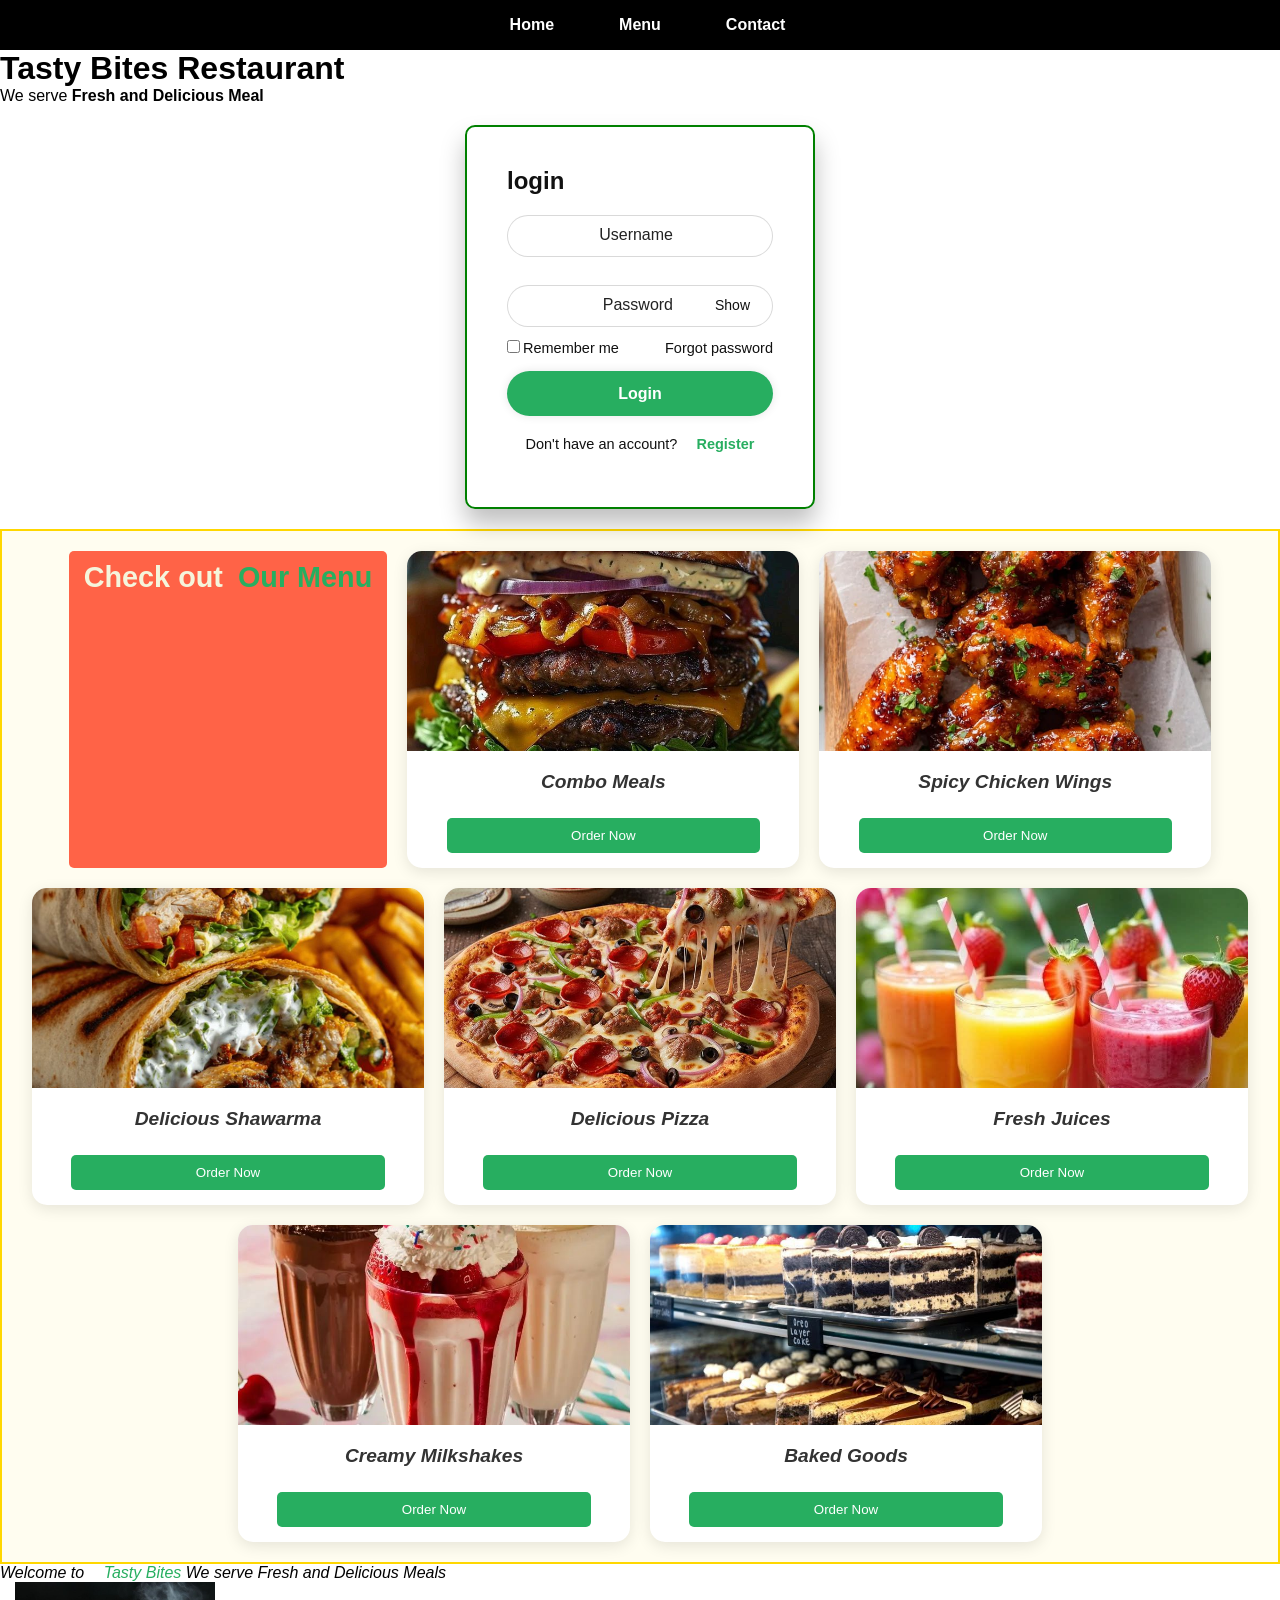
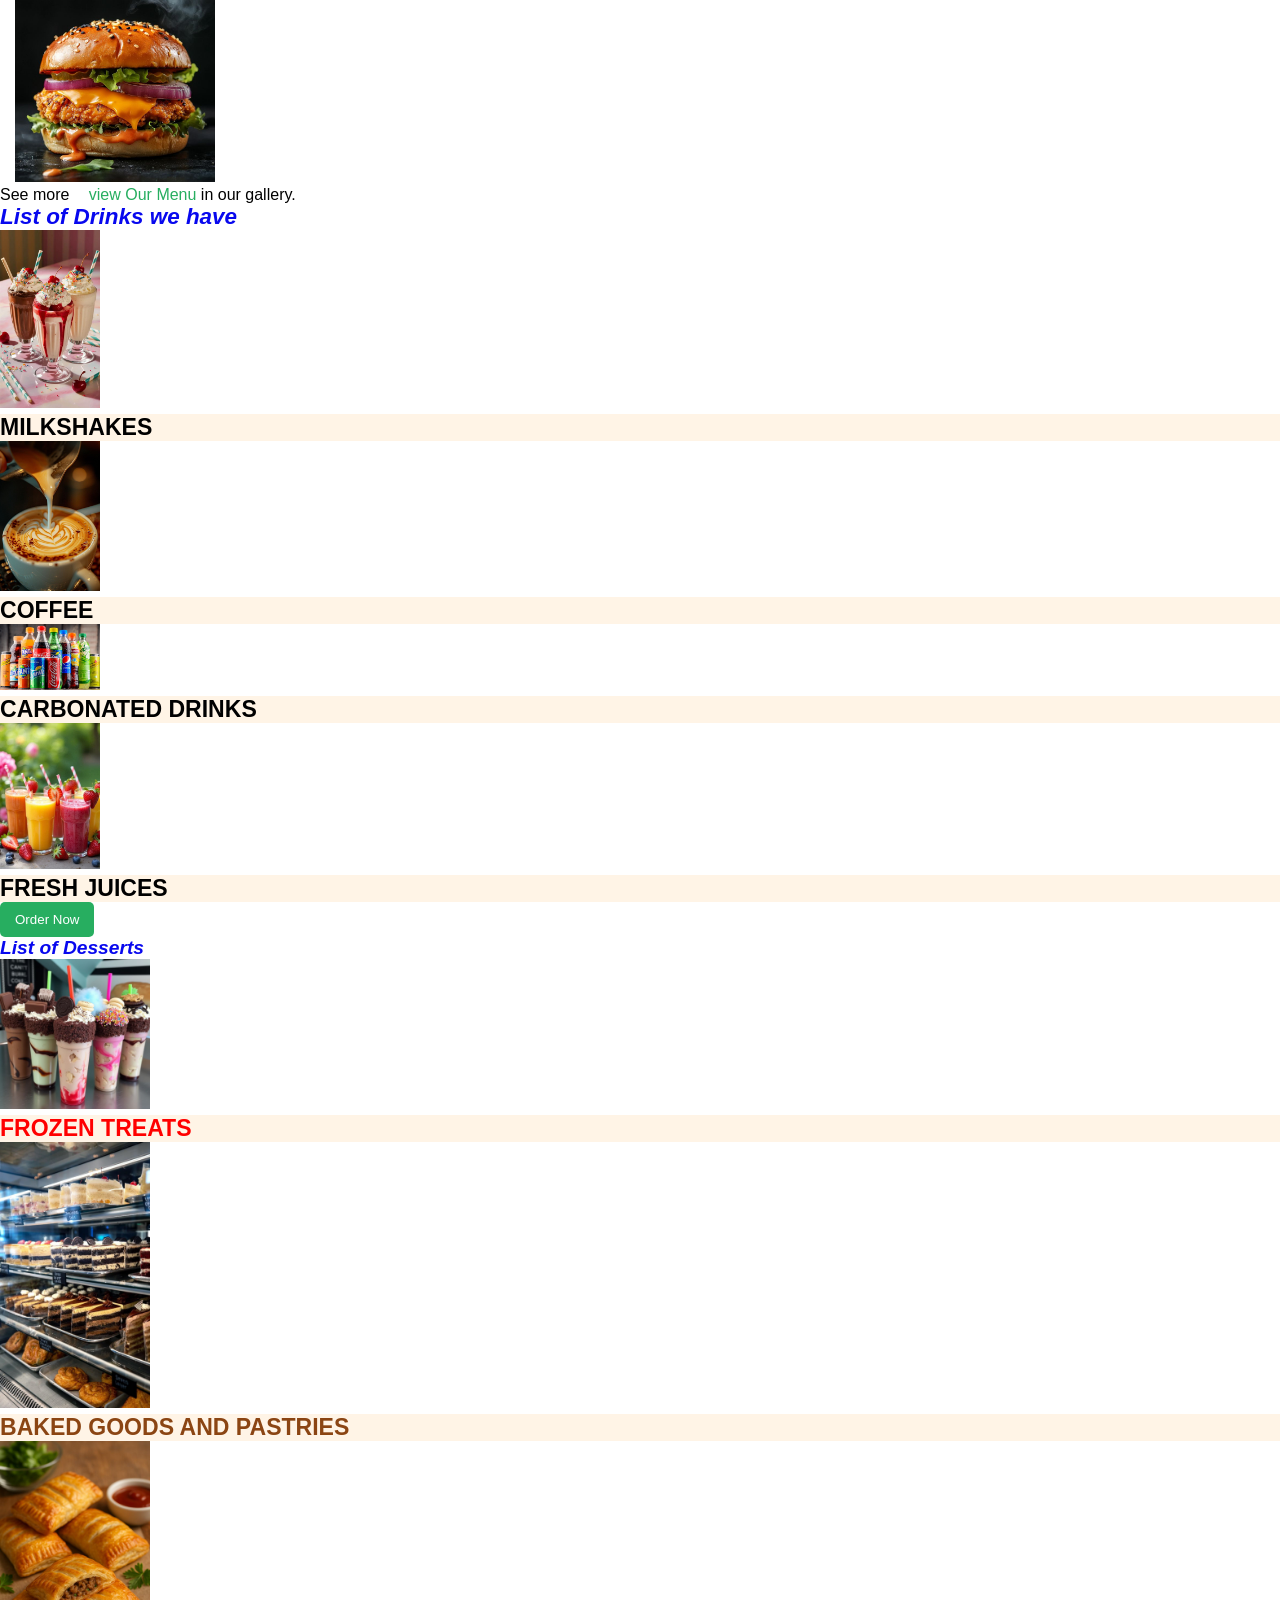
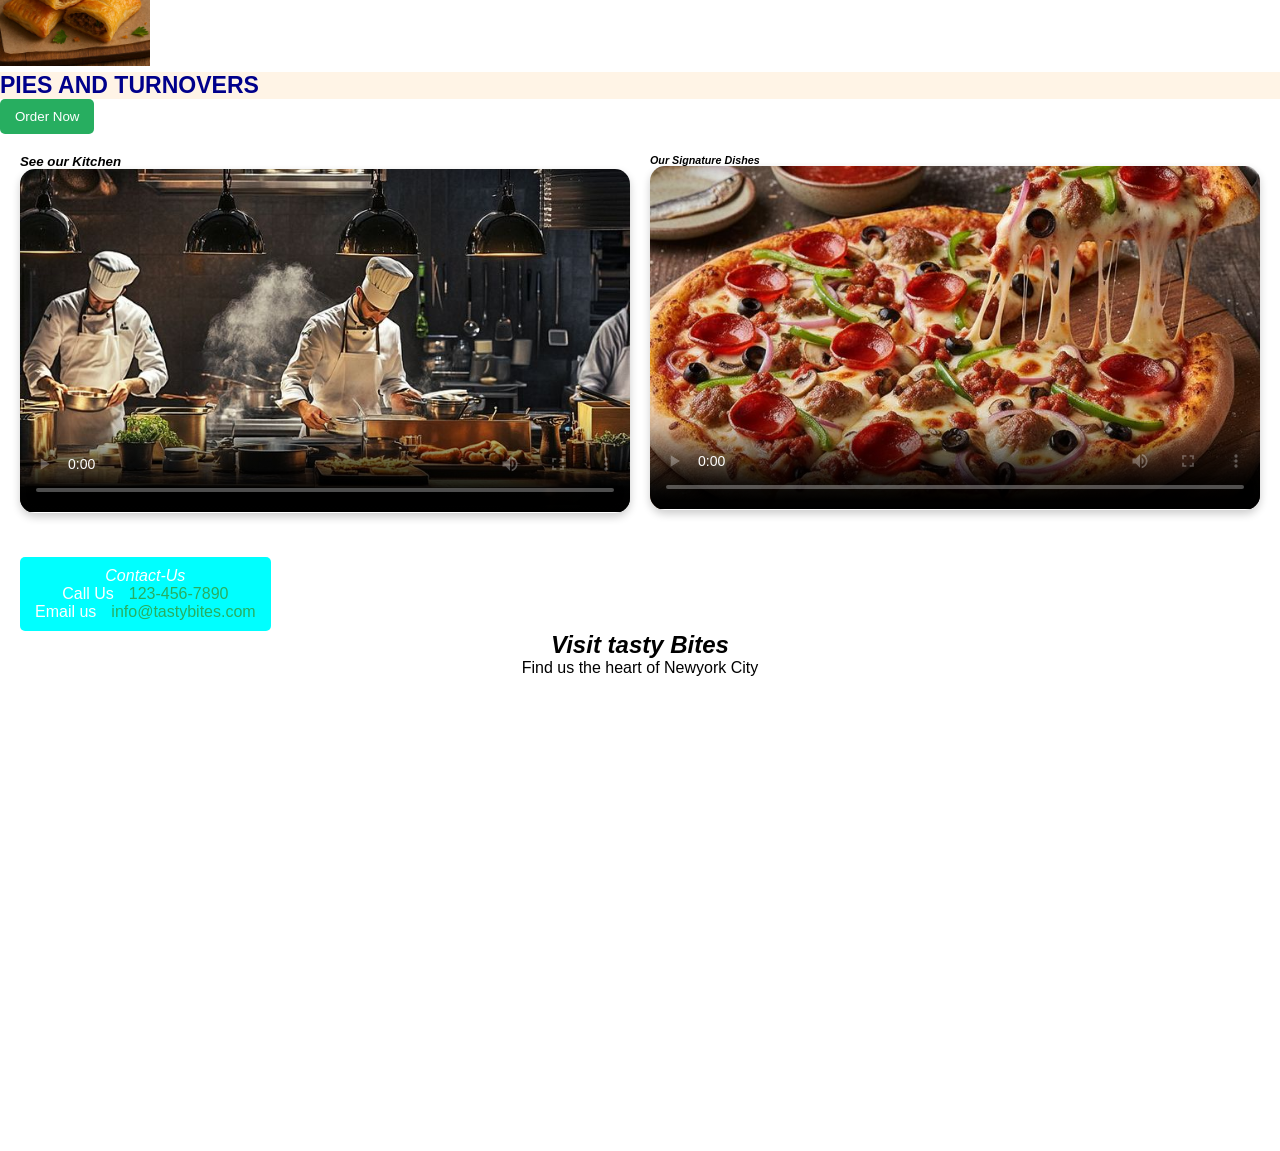
==== index.html @ bb3719e2 "changes on the footer contact section" ====
<!DOCTYPE html>
<html lang="en">
<head>


    <meta charset="UTF-8"/>
    <meta name="viewport" content="width=device-width, initial-scale=1.0">
    <meta name="descripion"content="Best Restaurant in Town">
    <meta property="og:title"content="Tasty Bites Restaurant">
    <meta property="og:description"content="The Home of fresh delicious burgers,wings and shawarmas in town">
    <meta property="og:image"content="images/burger.jpg">
    <title>Tasty Bites Restaurant</title>
    <link rel="stylesheet" href="styles.css">
    <link rel="icon" type="image/jpeg" href="images/burger.jpg">
   
</head>

<body>
    
        <header class="header">
         <nav class="nav">
            <ul>
               <li><a href="#main-title">Home</a></li>
               <li><a href="#menu">Menu</a></li>
               <li><a href="#Contact-Us">Contact</a></li>
            </ul>
         </nav>
         
         <h1 id="main-title"> Tasty Bites Restaurant</h1>
         <p>We serve <strong>Fresh and Delicious Meal</strong></p> 
      </header>

      <section id="login">
         <div class="wrapper">
            <form action="">
               <h2>login</h2>
               <div class="input">
                  <div class="input-box">
                     <input type="text" name="username" required="required">
                     <span>Username</span>
                  </div>

                  <div class="input-box">
                     <input type="password" id="password" name="password" required="required">
                     <span>Password</span>
                     <button type="button" class="toggle-password">Show</button>
                  </div>

                  <div class="remember-forgot">
                     <label><input type="checkbox">Remember me</label>
                     <a href="#">Forgot password</a>
                  </div>
                  
                  <button type="submit" class="btn">Login</button>
                  <div class="register-link">
                     <p>Don't have an account? <a href="#">Register</a></p>
                  </div>
               </div>
            </form>
         </div>
      </section>
      
         <section>
            <div class="menu-item"id="menu">
         
         <h1 class="Menu">Check out<a href="images/Fast food menu.png">Our Menu</a></h1>

           <figure>
            <img src="images/american burger.jpg" alt="Delicious American Burger" width="200" height="200">
            <figcaption><em>Combo Meals</em></figcaption>
            <button class="btn">Order Now</button>
           </figure>

           <figure>
            <img src="images/hot wings.jpg" alt="Spicy Chicken Wings" width="300" height="200">
            <figcaption><em>Spicy Chicken Wings</em></figcaption>
            <button class="btn">Order Now</button>
           </figure>
           <figure>
            <img src="images/shawarma.jpg" alt="Tasty Shawarma" width="300" height="200">
            <figcaption><em>Delicious Shawarma</em></figcaption>
            <button class="btn">Order Now</button>
           </figure>
           <figure>
            <img src="images/pizza.jpg" alt="Crispy pizza with melted cheese, pepperoni slices, and fresh green peppers on a wooden serving board, conveying a warm and appetizing dining experience" width="300" height="200">
            <figcaption><em>Delicious Pizza</em></figcaption>
            <button class="btn">Order Now</button>
           </figure>

           <figure>
            <img src="images/Fresh  juices.jpg" alt="Fresh Fruit Juices" width="200" height="200">
            <figcaption><em>Fresh Juices</em></figcaption>
            <button class="btn">Order Now</button>
           </figure>

           <figure>
            <img src="images/Milkshakes.jpg" alt="Creamy Milkshakes" width="200" height="200">
            <figcaption><em>Creamy Milkshakes</em></figcaption>
            <button class="btn">Order Now</button>
           </figure>

           <figure>
            <img src="images/Baked Goods And Pastries.jpg" alt="Fresh Baked Goods" width="200" height="200">
            <figcaption><em>Baked Goods</em></figcaption>
            <button class="btn">Order Now</button>
           </figure>
            </div>
         <p><em> Welcome to <a href="images/Fast food menu.png">Tasty Bites</a> We serve Fresh and Delicious Meals</em></p>
            
         <a href="menu.html"><img src="images/burger.jpg" alt="Delicious Burger" width="200" height="200"></a>
            <br>
         <p> See more <a href="images/Fast food menu.png" target="_blank"rel="noopener noreferrer">view Our Menu</a> in our gallery.</p>
         </section>


       
         
         
            <div class="menu-item"id="special-of-the-day">
               <h3><em>List of Drinks we have</em></h3>

            <ul> 
               <li class="menu-item">
                <img src="images/Milkshakes.jpg" alt="Creamy Milkshake" width="100">
               <p>MILKSHAKES</p>
               </li>

               <li class="menu-item">
                  <img src="images/Coffee.jpg" alt="Hot" width="100">
               <p>COFFEE</p>
               </li>

               <li class="menu-item">
                  <img src="images/Carbonated Drinks.jpg" alt="Cold" width="100">
               <p>CARBONATED DRINKS</p>
               </li>

               <li class="menu-item">
                  <img src="images/Fresh  juices.jpg" alt="Delectable" width="100">
               <p>FRESH JUICES</p>
            </li>

            </ul>
            <button class="btn">Order Now</button>
            </div>
         </section>

         <section>
            <div class="menu-item"id="special-of-the-day">
            <h4><em>List of Desserts</em></h4>
            <ul>
               <li class="menu-item">
                  <img src="images/Frozen Treats.jpg" alt="Sweet" width="150">
               <p>FROZEN TREATS</p>
               </li>

               <li class="menu-item">
                  <img src="images/Baked Goods And Pastries.jpg" alt="Crunchy" width="150">
               <p>BAKED GOODS AND PASTRIES</p>
               </li>

               <li class="menu-item">
                  <img src="images/Pies And Turnovers.jpg" alt="Tasty" width="150">
               <p>PIES AND TURNOVERS</p>
               </li>

            </ul>
            <button class="btn">Order Now</button>
            </div>
         </section>

         <section id="kitchen-tour">
            <div class="video-container">
               <div class="video-box">
                  <h5><em>See our Kitchen</em></h5>
                  <video width="100%" controls poster="images/kitchen-preview.jpg">
                     <source src="videos/kitchen-tour.mp4" type="video/mp4">
                     Your browser does not support the video tag.
                  </video> 
               </div>

               <div class="video-box">
                  <h6><em>Our Signature Dishes</em></h6>
                  <video width="100%" controls poster="images/pizza.jpg">
                     <source src="videos/making-pizza.mp4" type="video/mp4">
                     Your browser does not support the video tag.
                  </video>
               </div>
            </div>
         </section>

         <footer style="text-align: center;padding: 20px;">

            <section id="Contact-Us">
               <h7><em>Contact-Us</em></h7>
               <p>Call Us<a href="tel:123-456-7890">123-456-7890</a></p>
               <p>Email us<a href="mailto:info@tastybites.com">info@tastybites.com</a></p>
            
            </section>

        <center><section id="location">
            <h2><em>Visit tasty Bites</em></h2>
            <p>Find us the heart of Newyork City</p>
            <iframe src="https://www.google.com/maps/embed?pb=!1m18!1m12!1m3!1d1984.1234567890123!2d-122.41941548456789!3d37.77492927901234!2m3!1f0!2f0!3f0!3m2!1i1024!2i768!4f13.1!3m3!1m2!1s0x8085809c12345678%3A0xabcdef1234567890!2sTasty%20Bites%20Restaurant!5e0!3m2!1sen!2sus!4v1234567890123" width="600" height="450" style="border:0;" allowfullscreen="" loading="lazy"></iframe>
         </section>
         </center>


         </footer>
      
   <script src="script.js"></script>
    </body>
</html>
---- styles.css ----
.nav {
    background-color: black;
    padding: 1rem;
}

.nav ul {
    list-style: none;
    display: flex;
    justify-content: center;
    gap: 30px;
    margin: 0;
    padding: 0;
}

.nav ul li{
    display: inline;
}

.nav a {
    color: white;
    text-decoration: none;
    font-weight: bold;
    padding: 5px 10px;
    border-radius: 5px;
    transition: 0.3s;
}

.nav a:hover {
    background-color: rgba(255, 255, 255, 0.2);
}

.menu-item{
 color:rgb(8, 8, 238);
 font-weight:bold;
 font-size:1.2em;
 list-style-type:none;
}
.menu-card{
    border:1px solid #ddd;
    padding:20px;
    margin:10px;
    border-radius:  8px;
    width: 250px;
    background-color:white;
}
.Menu{
    background-color: #ff6347;
    color: beige;
    padding: 10px 15px;
    border-radius: 5px;
    width: fit-content;
}

.btn{
    background-color:#27ae60;
    color:white;
    padding:10px 15px;
    border:none;
    border-radius:5px;
    cursor: pointer;
    transition:0.3s;
}
.btn:hover{
    background-color:#2ecc71; /*A slightly lighter green*/
    transform:scale(1.05); /*Make the button grow slightly*/
}

#menu {
    border:2px solid gold;/*A gold border only for the special*/
    background-color:#fffdf0;/*A slight yellow tilt*/
    display: flex;
    flex-wrap: wrap;
    gap: 20px;
    justify-content: center;
    padding: 20px;
}

#menu figure {
    background: white;
    border-radius: 15px;
    box-shadow: 0 4px 15px rgba(0,0,0,0.1);
    overflow: hidden;
    transition: transform 0.3s ease, box-shadow 0.3s ease;
    width: calc(33.333% - 20px);
    min-width: 250px;
    margin: 0;
}

#menu figure:hover {
    transform: translateY(-5px);
    box-shadow: 0 8px 25px rgba(0,0,0,0.2);
}

#menu figure img {
    width: 100%;
    height: 200px;
    object-fit: cover;
    transition: transform 0.3s ease;
}

#menu figure:hover img {
    transform: scale(1.05);
}

#menu figcaption {
    padding: 15px;
    text-align: center;
    font-weight: bold;
    color: #333;
}

#menu .btn {
    display: block;
    margin: 10px auto 15px;
    width: 80%;
}

.menu-item p {
    color:#ff6347; /*This is a nice tomato red */
    font-weight : bold ; /* Makes the words stand out more */
    background-color: #fff4e6; /* Adds a light orange background highligt */
    padding:5 px;/* Rounds  the corners of the  highlight */

}

/* First item (Milkshakes) */
.menu-item:nth-child(1) p{
    color: red;
}
/* Second  item(Coffee) */
.menu-item:nth-child(2) p{
    color: saddlebrown;
}
 /*Third item(Carbonated Drinks) */
 .menu-item:nth-child(3) p {
    color: darkblue;
 }
/*Fourth item(Fresh juices)*/
.menu-item:nth-child(4) p {
    color: black;

}

@import url(`https://fonts.googleapis.com/css2?family=Roboto:wght@400;700&display=swap`);
*{
    margin: 0;
    padding: 0;
    box-sizing: border-box;
    font-family: "poppins", sans-serif;
}
body{
    /* display: flex;
    justify-content: center;
    align-items: center; */
    min-height: 100vh;
    background-image: url("img.avif") no-repeat;
    background-size: cover;
    background-position: center;
}

.wrapper{
    width: 350px;
    background-color: transparent;
    border:2px solid green;
    backdrop-filter: blur(10px);
    padding: 40px;
    color: #111;
    background: rgba(255,255,255,0.95);
    border-radius: 10px;
    box-shadow: 0 15px 25px rgba(0,0,0,0.25);
}

#login {
    display: flex;
    justify-content: center;
    align-items: center;
    padding: 20px;
}
.wrapper .input-box{
    width: 100%;
    height:40px;
    position: relative;
    margin-bottom: 30px;
}
.wrapper .input-box input{
    width: 100%;
    height: 100%;
    background: rgba(255,255,255,0.95);
    border: 1px solid rgba(0,0,0,0.15);
    outline: none;
    border-radius: 40px;
    font-size: 16px;
    color: #222;
    padding: 20px 90px 20px 20px;
}
.wrapper .input-box input::placeholder{
    color: #666;
}
.wrapper .input-box span{
    position: absolute;
    right: 100px;
    top: 50%;
    transform: translateY(-50%);
    font-size: 16px;
    color: #222;
}
.wrapper .input-box .toggle-password{
    position: absolute;
    right: 15px;
    top: 50%;
    transform: translateY(-50%);
    border: none;
    background: transparent;
    color: #111;
    font-size: 14px;
    cursor: pointer;
    padding: 0 8px;
}
.wrapper .input-box .toggle-password:hover{
    text-decoration: underline;
}
.wrapper .remember-forgot{
    display: flex;
    justify-content: space-between;
    font-size: 14.5px;
    margin: -15px 0 15px;
}
.wrapper h2{
    color: #111;
    margin-bottom: 20px;
}
.wrapper{
    color: #111;
}
.wrapper .remember-forgot label input{
    accent-color: #111;
    margin-right: 3px;
}
.wrapper .remember-forgot a{
    color: #111;
    text-decoration: none;
}
.wrapper .remember-forgot a:hover{
    text-decoration: underline;
}
.wrapper .btn{
    width: 100%;
    height: 45px;
    background: #27ae60;
    border: none;
    outline: none;
    border-radius: 40px;
    box-shadow: 0 0 10px rgba(0,0,0,.1);
    cursor: pointer;
    font-size: 16px;
    color: #fff;
    font-weight: 600;
}
.wrapper .register-link{
    font-size: 14.5px;
    text-align: center;
    margin: 20px 0 15px;
    color: #111;
}
.wrapper .register-link p a{
    color: #27ae60;
    text-decoration: none;
    font-weight: 600;
}
.wrapper .register-link p a:hover{
    text-decoration: underline;
}
#Contact-Us
{color: white;
    background-color: cyan;
    padding:10px 15px;
    border:none;
    border-radius:5px;
    cursor: pointer;
    transition:0.3s;
     width:fit-content ;

}
 #Contact-Us:hover
 {
    background-color:rgb(22, 136, 2); /*A slightly lighter cyan*/
    transform:scale(1.05); /*Make the button grow slightly*/
    
}

.video-container{
    display: flex; /* Display videos in a row */
    justify-content: space-around; /* Add eqaul space between them */
    flex-wrap: nowrap; /* Keep videos on one row */
    gap: 20px;/*Adds a nice clean space between the videos*/
    padding: 20px; /*Adds some breathing room around the video section*/
}

.video-box {
    flex: 1; /* Each video takes equal space */
}

.video-box video {
    width: 100%;/*makes video fill its container*/
    aspect-ratio: 16/9;/*a more standard video aspect ratio*/
    object-fit: cover;/*ensure the video fills properly without stretching*/
    border-radius: 15px; /*Optional:makes them look professional with rounded corners*/
    box-shadow: 0 4px 8px rgba(0,0,0,0.2);  /*Add a subtle shadow for depth*/   
}

/* Responsive adjustments for smaller screens */
@media (max-width: 500px) {
    .video-container {
        flex-direction: column; /*Stack videos vertically on small screens*/
        align-items: center; /*Center videos when stacked*/
    }
    .video-box video {
        width: 50%;
    }
}

/*This removes the underline from the links and adds a nice hover effect*/
a {
    text-decoration: none; /*Remove underline*/
    color: #27ae60; /*Set link color to match the buttons*/
    margin-left: 15px; /*Add some space between links*/
    transition: color 0.3s; /*Smooth transition for hover effect*/
}
a:hover {
    color: #2ecc71; /*A slightly lighter green on hover*/
}
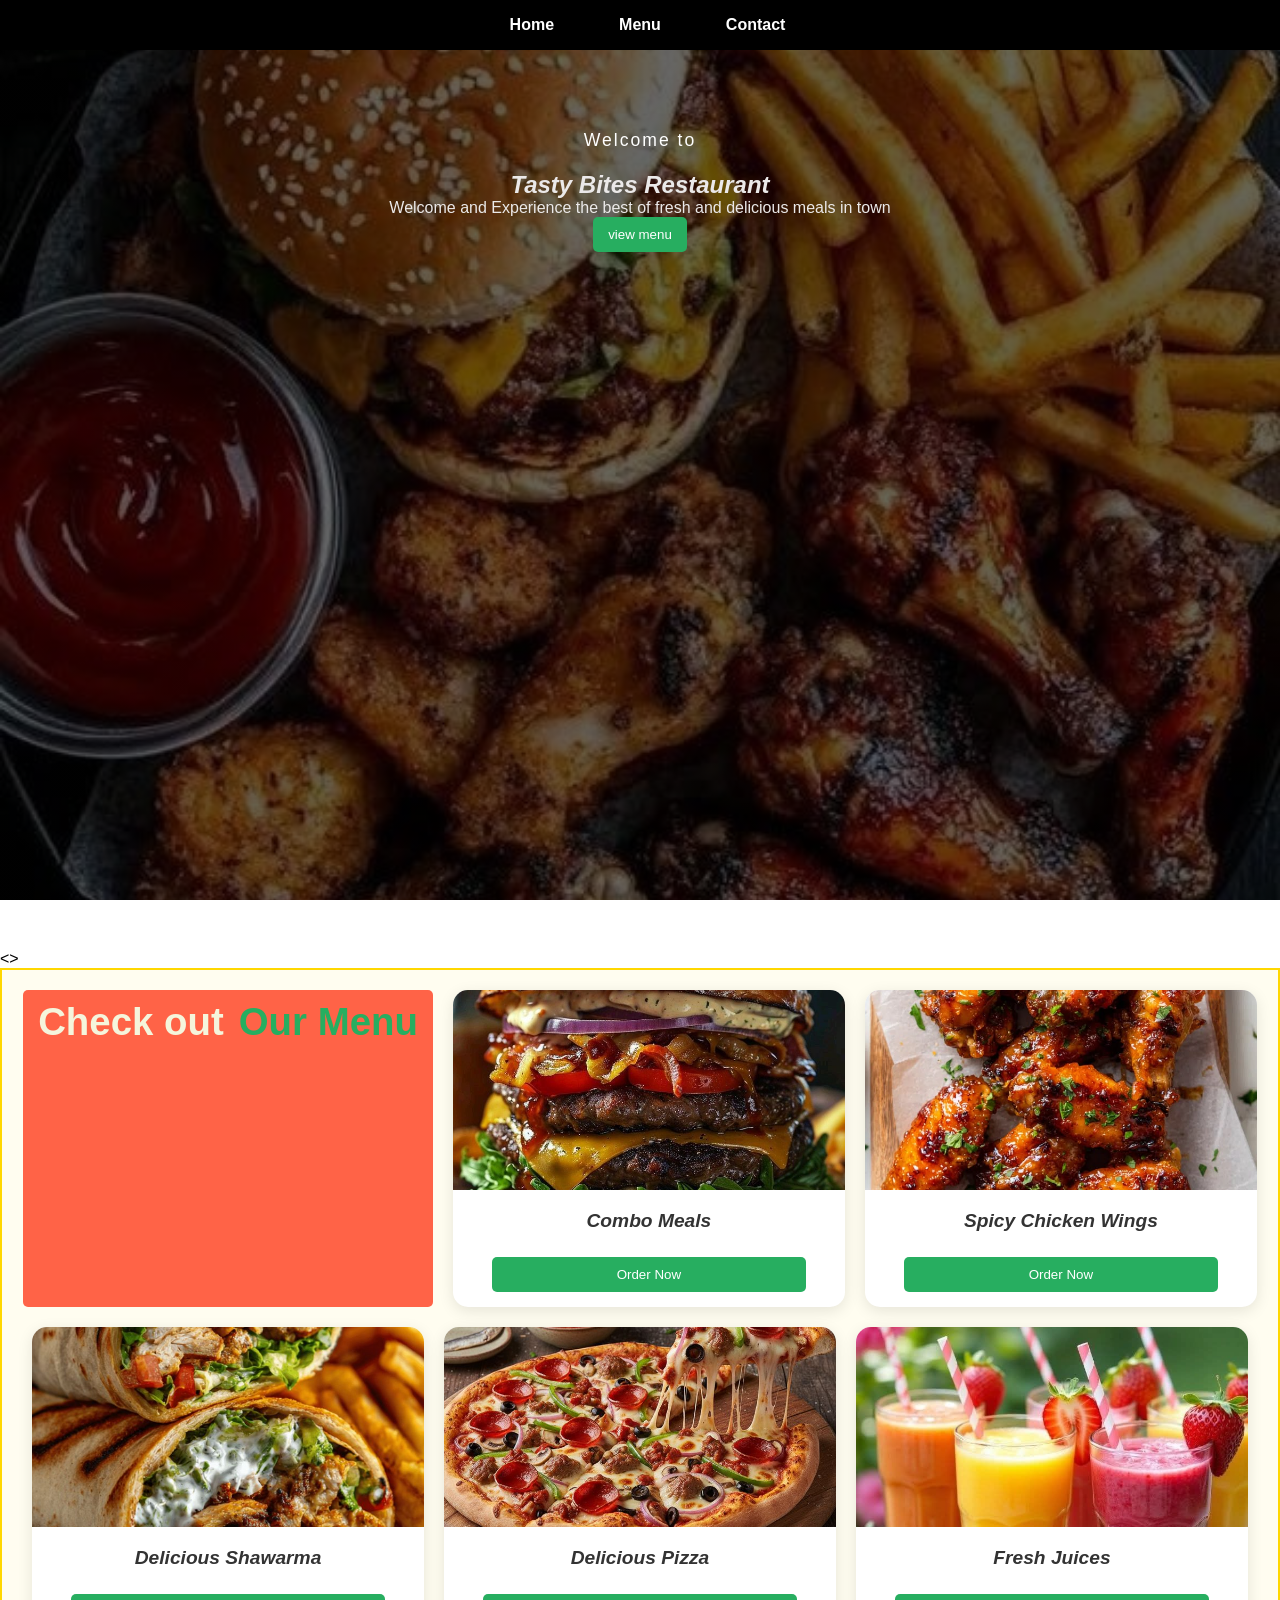
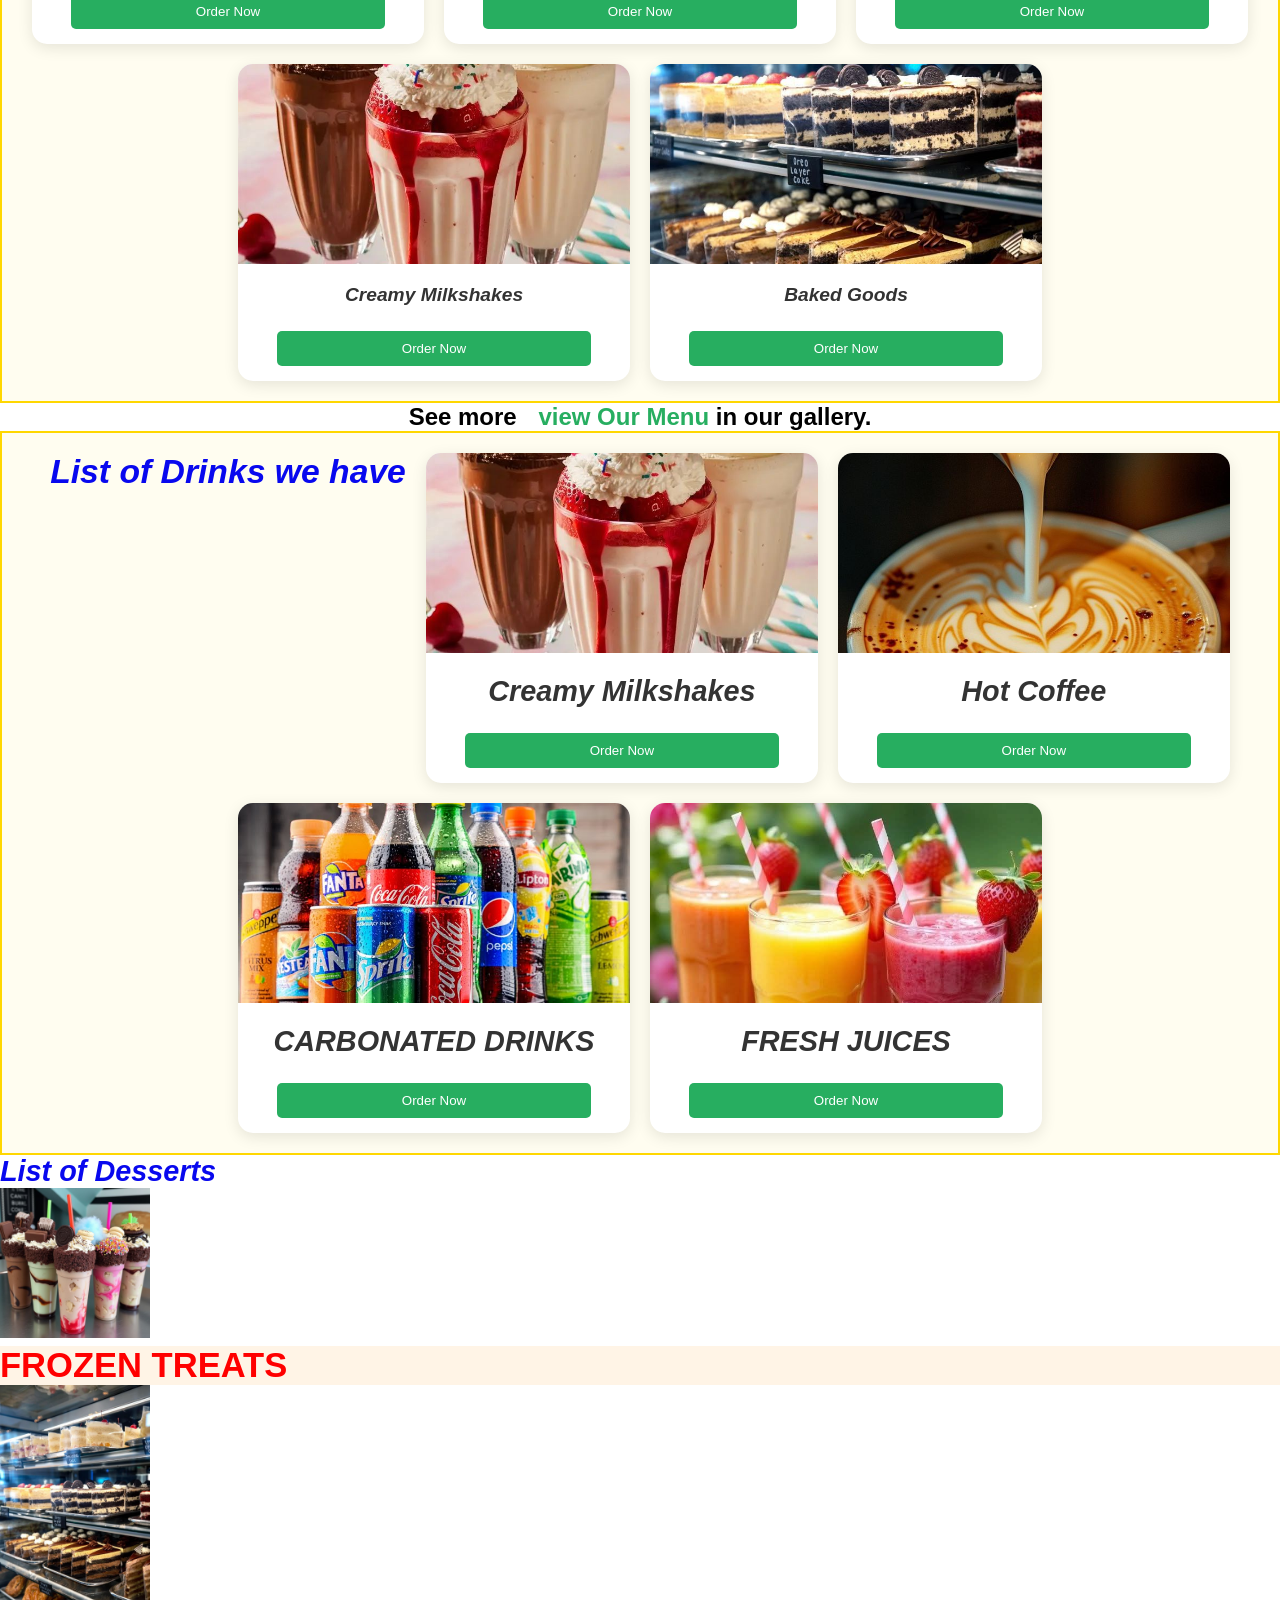
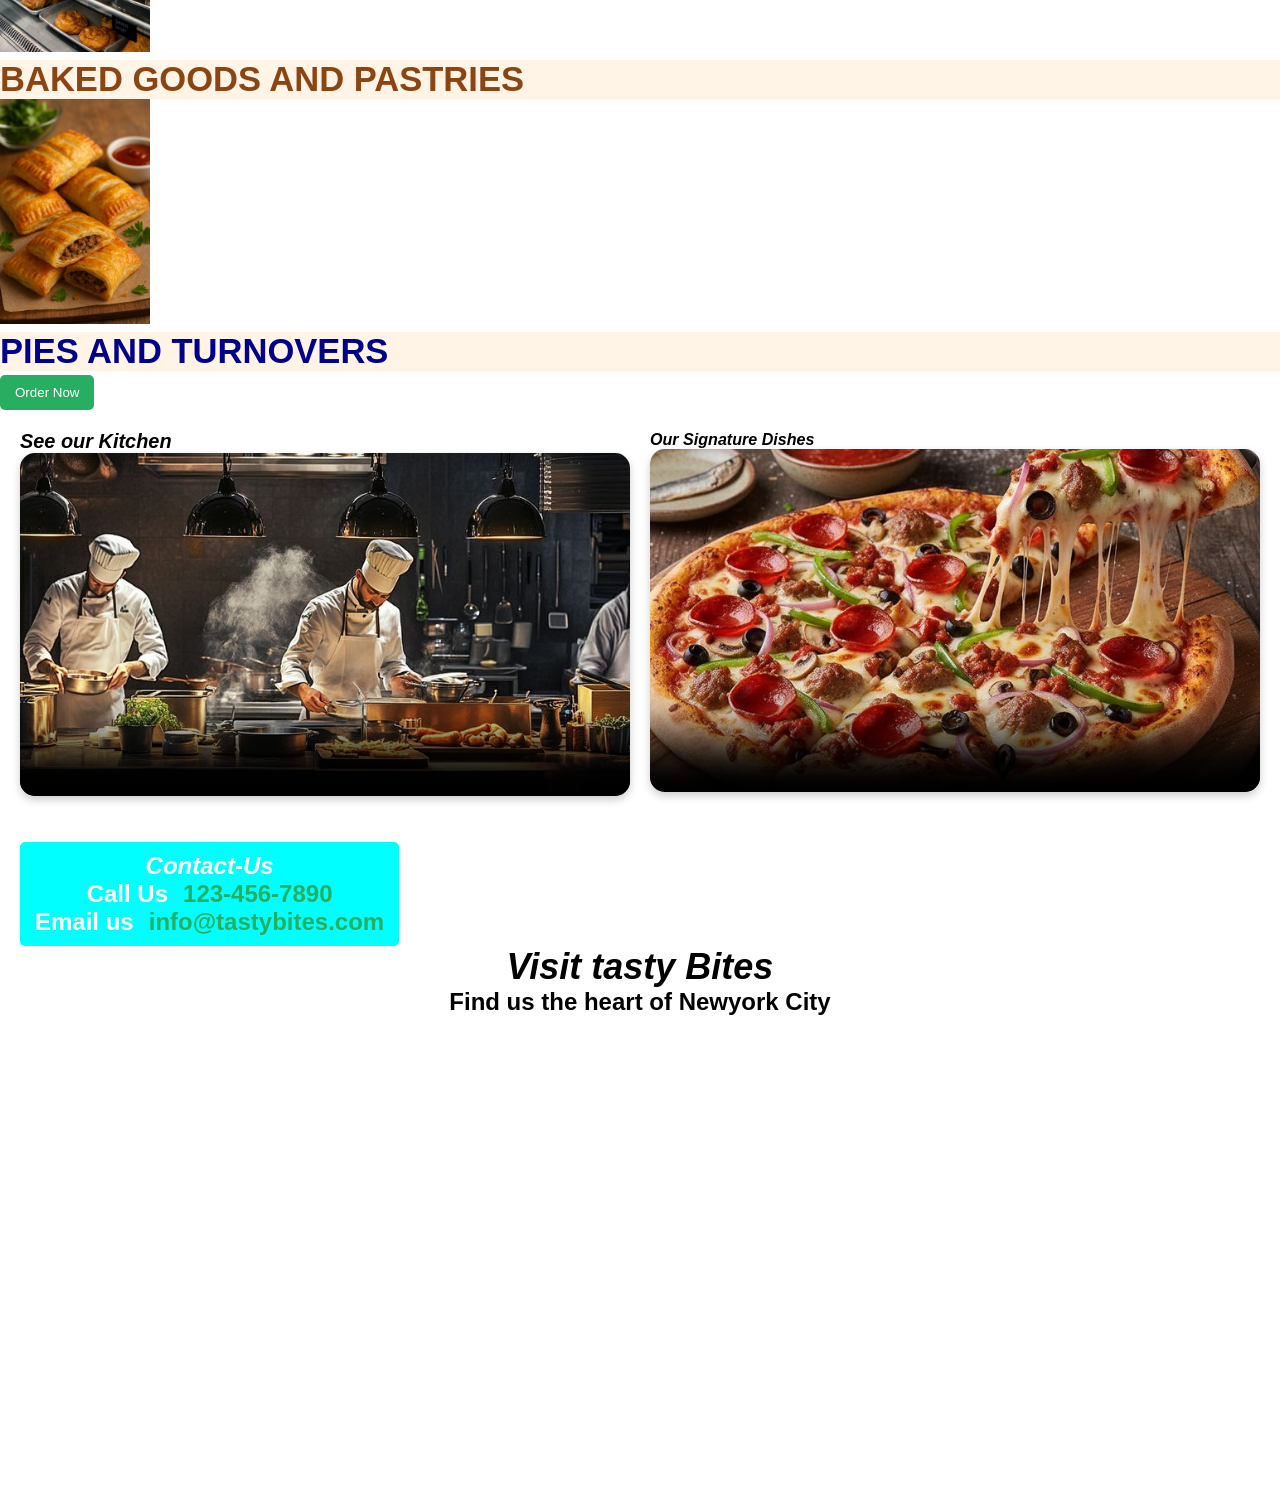
==== commit 7fbba03b: "adding hero" ====
--- a/index.html
+++ b/index.html
@@ -16,7 +16,6 @@
 </head>
 
 <body>
-    
         <header class="header">
          <nav class="nav">
             <ul>
@@ -25,44 +24,25 @@
                <li><a href="#Contact-Us">Contact</a></li>
             </ul>
          </nav>
+
+         <section class="hero">
+            <p class="hero-subtitle">Welcome to</p>
+      <h1 class="hero-title"><em><span class="highlight">Tasty Bites</span> Restaurant </em></h1>
+
+
+
+      <p class="hero-description"> Welcome and Experience the best of fresh and delicious meals in town</p>
+
+
+      <button class="btn">view menu</button>
+   </section>
          
-         <h1 id="main-title"> Tasty Bites Restaurant</h1>
-         <p>We serve <strong>Fresh and Delicious Meal</strong></p> 
       </header>
 
-      <section id="login">
-         <div class="wrapper">
-            <form action="">
-               <h2>login</h2>
-               <div class="input">
-                  <div class="input-box">
-                     <input type="text" name="username" required="required">
-                     <span>Username</span>
-                  </div>
+      
+         <>
+            <div class="menu-item"id="menu">
 
-                  <div class="input-box">
-                     <input type="password" id="password" name="password" required="required">
-                     <span>Password</span>
-                     <button type="button" class="toggle-password">Show</button>
-                  </div>
-
-                  <div class="remember-forgot">
-                     <label><input type="checkbox">Remember me</label>
-                     <a href="#">Forgot password</a>
-                  </div>
-                  
-                  <button type="submit" class="btn">Login</button>
-                  <div class="register-link">
-                     <p>Don't have an account? <a href="#">Register</a></p>
-                  </div>
-               </div>
-            </form>
-         </div>
-      </section>
-      
-         <section>
-            <div class="menu-item"id="menu">
-         
          <h1 class="Menu">Check out<a href="images/Fast food menu.png">Our Menu</a></h1>
 
            <figure>
@@ -105,43 +85,40 @@
             <button class="btn">Order Now</button>
            </figure>
             </div>
-         <p><em> Welcome to <a href="images/Fast food menu.png">Tasty Bites</a> We serve Fresh and Delicious Meals</em></p>
-            
-         <a href="menu.html"><img src="images/burger.jpg" alt="Delicious Burger" width="200" height="200"></a>
-            <br>
-         <p> See more <a href="images/Fast food menu.png" target="_blank"rel="noopener noreferrer">view Our Menu</a> in our gallery.</p>
+        <h2>
+         <strong><center><p>See more <a href="images/Fast food menu.png" target="_blank"rel="noopener noreferrer">view Our Menu</a> in our gallery.</p></center></strong></h>
          </section>
 
 
        
          
          
-            <div class="menu-item"id="special-of-the-day">
-               <h3><em>List of Drinks we have</em></h3>
+            <div class="menu-item"id="menu">
+               <center><h3><em>List of Drinks we have</em></h3></center >
 
-            <ul> 
-               <li class="menu-item">
+         <figure>
                 <img src="images/Milkshakes.jpg" alt="Creamy Milkshake" width="100">
-               <p>MILKSHAKES</p>
-               </li>
+               <figcaption><em>Creamy Milkshakes</em></figcaption>
+               <button class="btn">Order Now</button>
+            </figure>
 
-               <li class="menu-item">
+               <figure> 
                   <img src="images/Coffee.jpg" alt="Hot" width="100">
-               <p>COFFEE</p>
-               </li>
+               <figcaption><em>Hot Coffee</em></figcaption>
+               <button class="btn">Order Now</button>
+               </figure>
 
-               <li class="menu-item">
+               <figure>
                   <img src="images/Carbonated Drinks.jpg" alt="Cold" width="100">
-               <p>CARBONATED DRINKS</p>
-               </li>
+               <figcaption><em>CARBONATED DRINKS</em></figcaption>
+               <button class="btn">Order Now</button>
+               </figure>
 
-               <li class="menu-item">
+               <figure>
                   <img src="images/Fresh  juices.jpg" alt="Delectable" width="100">
-               <p>FRESH JUICES</p>
-            </li>
-
-            </ul>
-            <button class="btn">Order Now</button>
+               <figcaption><em>FRESH JUICES</em></figcaption>
+               <button class="btn">Order Now</button>
+               </figure>
             </div>
          </section>
 
--- a/styles.css
+++ b/styles.css
@@ -28,6 +28,42 @@
 .nav a:hover {
     background-color: rgba(255, 255, 255, 0.2);
 }
+
+.hero {
+    height: 100vh;
+
+    background-image:
+    linear-gradient(rgba(0,0,0,0.6), 
+    rgba(0,0,0,0.6)),
+    url("images/food-bg.jpg");
+    
+
+    background-size: cover;
+    background-position: center;
+    background-attachment: fixed;
+
+    color:#ebe9e9;
+    text-align: center;
+    padding: 80px;/*Pushes the content down from the top of the hero section*/
+
+    display: flex;
+    flex-direction: column;
+    justify-content: flex-start;
+    align-items: center;
+    text-align: center;
+ 
+    .hero-subtitle{
+    font-size: 1.1em;
+    letter-spacing: 2px;
+    color:#fff;
+    margin-bottom: 20px;
+
+    
+        
+        }
+    }
+
+
 
 .menu-item{
  color:rgb(8, 8, 238);
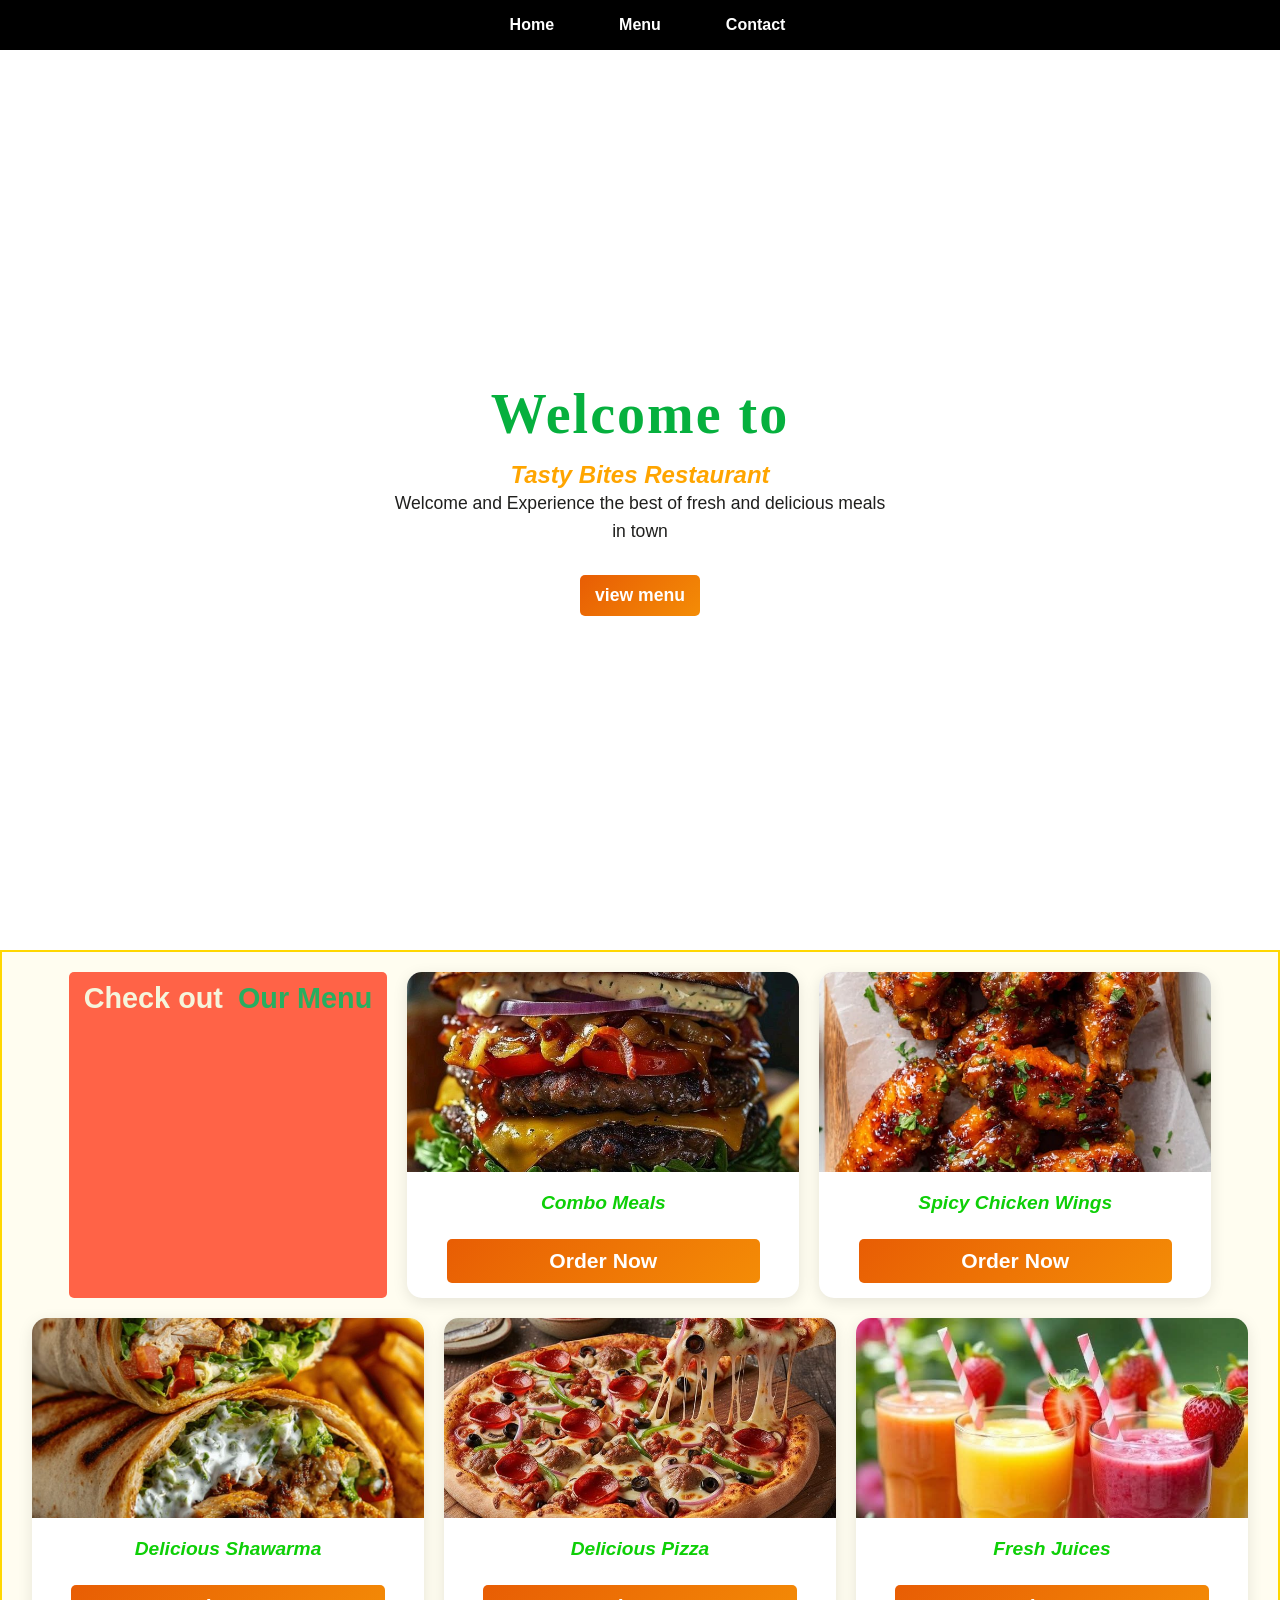
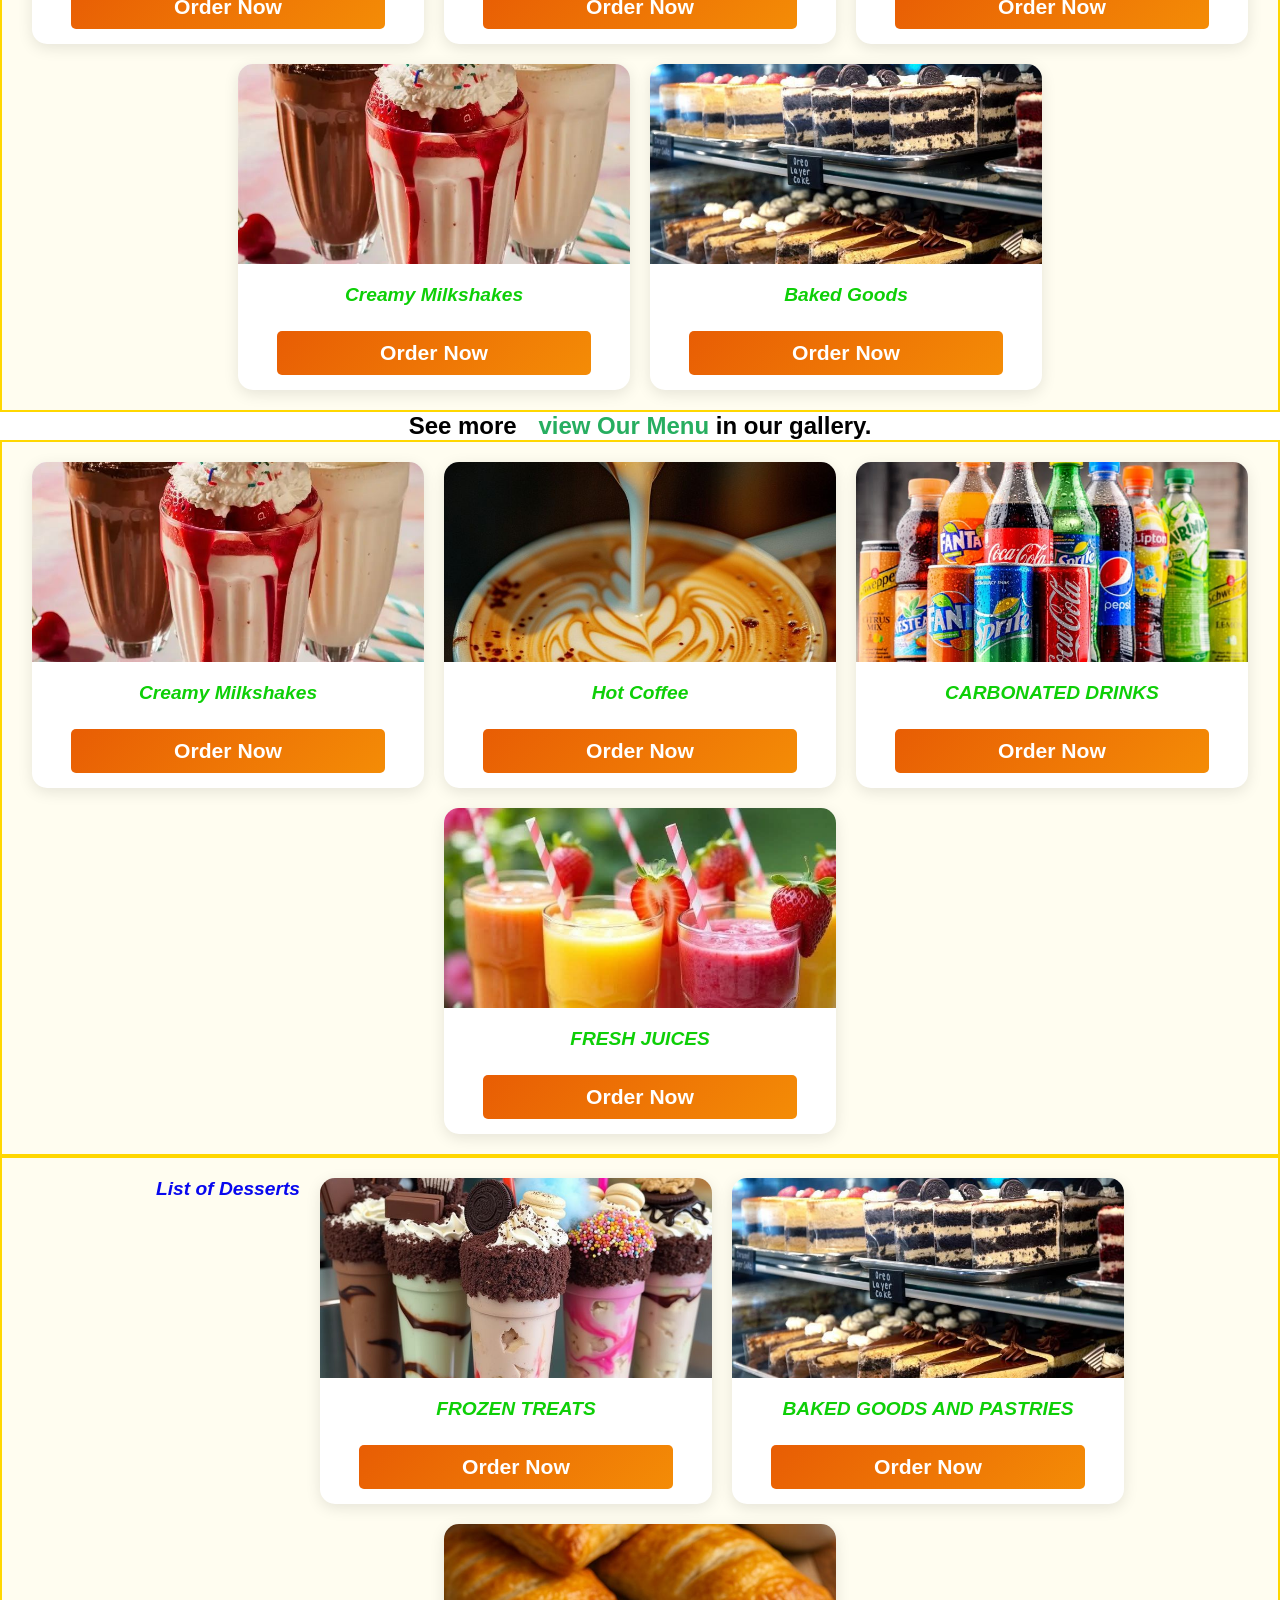
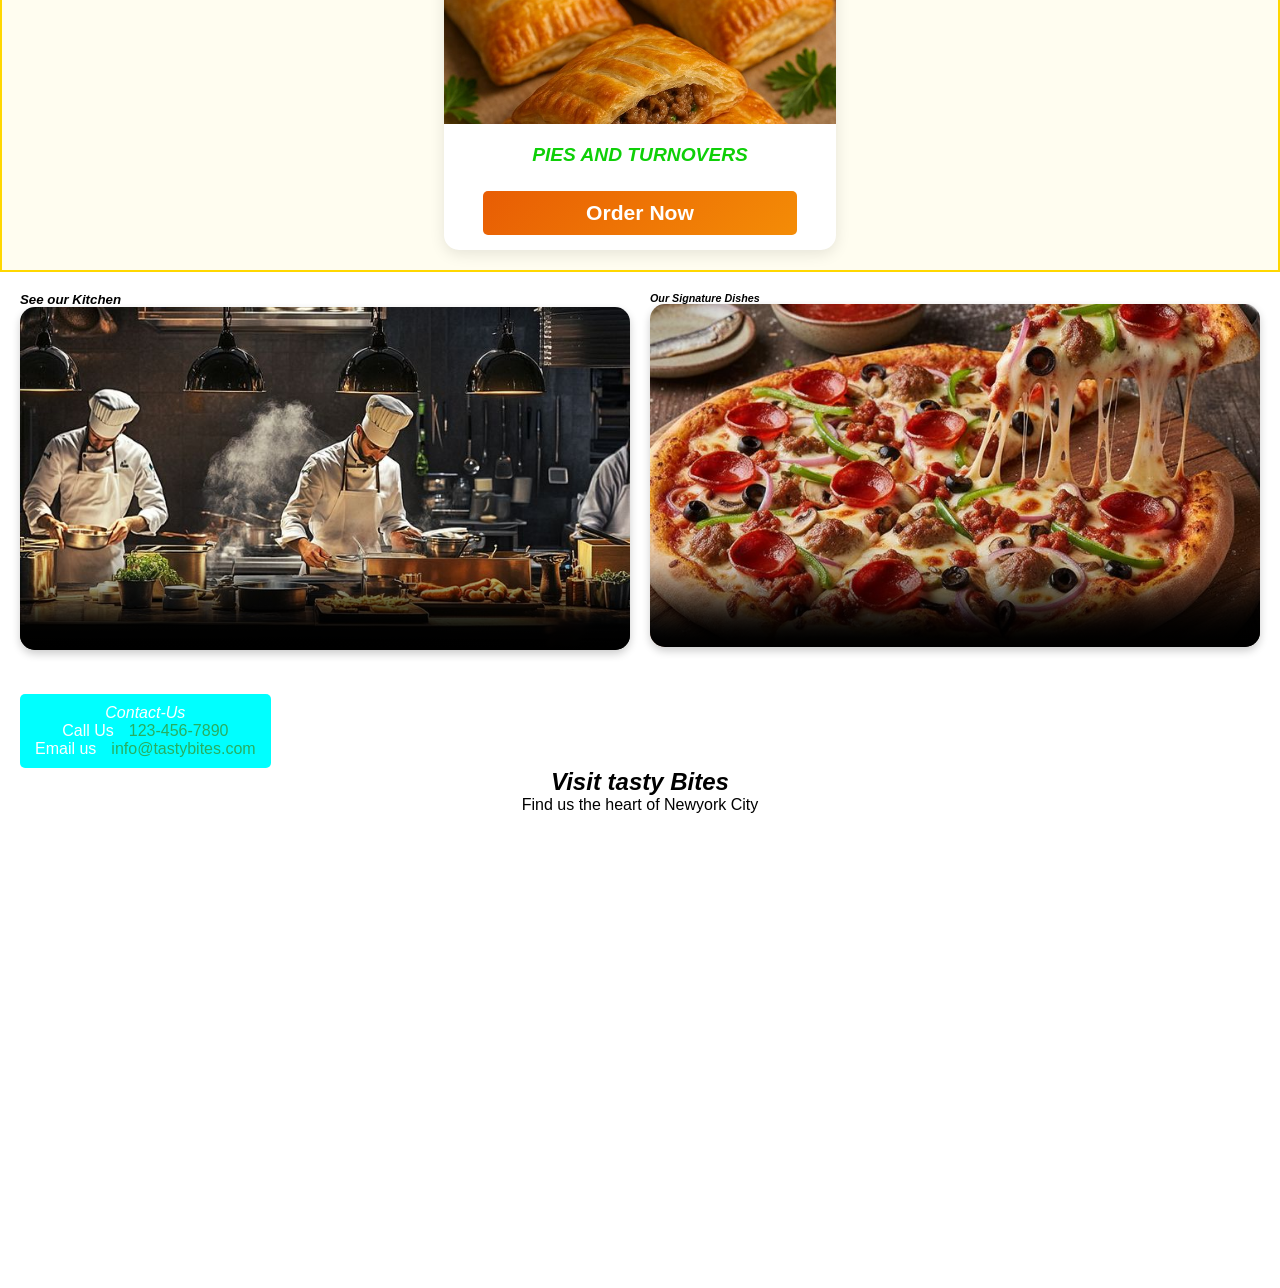
==== commit 5e3d24a4: "changes on images" ====
--- a/index.html
+++ b/index.html
@@ -40,7 +40,7 @@
       </header>
 
       
-         <>
+      <section>
             <div class="menu-item"id="menu">
 
          <h1 class="Menu">Check out<a href="images/Fast food menu.png">Our Menu</a></h1>
@@ -94,7 +94,6 @@
          
          
             <div class="menu-item"id="menu">
-               <center><h3><em>List of Drinks we have</em></h3></center >
 
          <figure>
                 <img src="images/Milkshakes.jpg" alt="Creamy Milkshake" width="100">
@@ -123,26 +122,25 @@
          </section>
 
          <section>
-            <div class="menu-item"id="special-of-the-day">
+            <div class="menu-item"id="menu">
             <h4><em>List of Desserts</em></h4>
-            <ul>
-               <li class="menu-item">
-                  <img src="images/Frozen Treats.jpg" alt="Sweet" width="150">
-               <p>FROZEN TREATS</p>
-               </li>
+            <figure>
+               <img src="images/Frozen Treats.jpg" alt="Sweet" width="150">
+               <figcaption><em>FROZEN TREATS</em></figcaption>
+               <button class="btn">Order Now</button>
+               </figure>
 
-               <li class="menu-item">
+               <figure> 
                   <img src="images/Baked Goods And Pastries.jpg" alt="Crunchy" width="150">
-               <p>BAKED GOODS AND PASTRIES</p>
-               </li>
-
-               <li class="menu-item">
+               <figcaption><em>BAKED GOODS AND PASTRIES</em></figcaption>
+               <button class="btn">Order Now</button>
+               </figure>
+               
+               <figure>
                   <img src="images/Pies And Turnovers.jpg" alt="Tasty" width="150">
-               <p>PIES AND TURNOVERS</p>
-               </li>
-
-            </ul>
-            <button class="btn">Order Now</button>
+               <figcaption><em>PIES AND TURNOVERS</em></figcaption>
+               <button class="btn">Order Now</button>
+               </figure >
             </div>
          </section>
 
--- a/styles.css
+++ b/styles.css
@@ -33,35 +33,71 @@
     height: 100vh;
 
     background-image:
-    linear-gradient(rgba(0,0,0,0.6), 
-    rgba(0,0,0,0.6)),
-    url("images/food-bg.jpg");
+    linear-gradient(
+         to top,
+        rgba(0,0,0,0.85)0%, 
+    rgba(0,0,0,0.5)40%,
+    rgba(0,0,0,0.2)100%,
+    ),
+    url("./images/food-bg.jpg");
     
 
     background-size: cover;
     background-position: center;
-    background-attachment: fixed;
-
-    color:#ebe9e9;
+
+    color: orange;
     text-align: center;
     padding: 80px;/*Pushes the content down from the top of the hero section*/
 
     display: flex;
     flex-direction: column;
-    justify-content: flex-start;
+    justify-content: center;
     align-items: center;
     text-align: center;
+}
  
     .hero-subtitle{
+    font-family: playfair display, serif;
+    font-size: 3.5em;
+    letter-spacing: 2px;
+    color:#06b03e;
+    margin: 0 0 16px 0;
+    line-height: 1.1;
+    font-weight: 900;
+    }
+
+   .hero-description{
+    font-family: 'inter', sans-serif;
     font-size: 1.1em;
-    letter-spacing: 2px;
-    color:#fff;
-    margin-bottom: 20px;
-
+    color: rgba(16, 16, 14, 0.937);
+    max-width: 500px;
+    margin: 0 auto 30px auto;
+    line-height:1.6;
+   }
+    
+
+    .btn{
+        background: linear-gradient(135deg, #e85d04, #f48c06);
+        color: white;
+        padding: 14px 36px;
+        border: none;
+        border-radius: 50px;
+        font-size: 1.1em;
+        font-weight: 600;
+        font-family: 'inter', sans-serif;
+        cursor: pointer;
+        transition: opacity 0.3s, transform 0.3s; 
+    } 
+      
+
+        .btn:hover{
+            opacity: 0.9;
+            transform: translateY(-2px);
+     
     
         
         }
-    }
+    
 
 
 
@@ -142,7 +178,7 @@
     padding: 15px;
     text-align: center;
     font-weight: bold;
-    color: #333;
+    color: hsl(118, 93%, 42%);
 }
 
 #menu .btn {
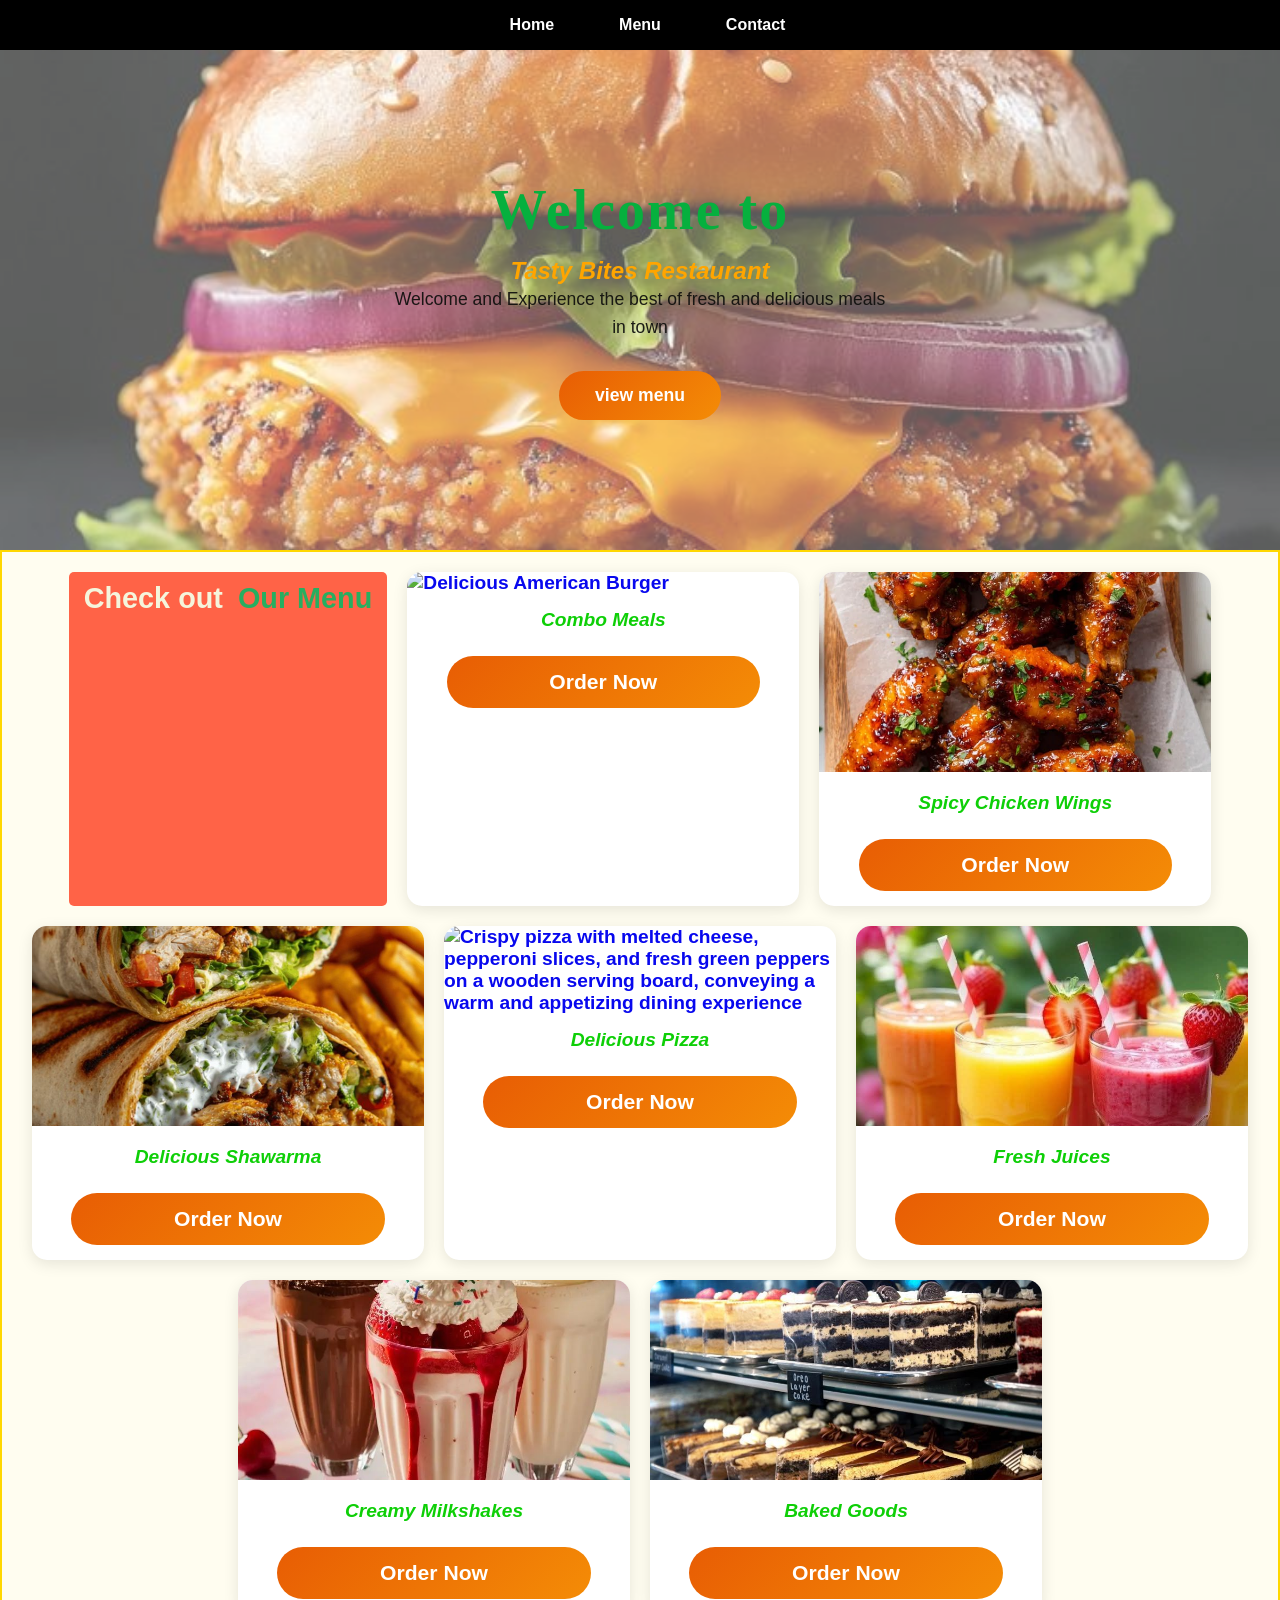
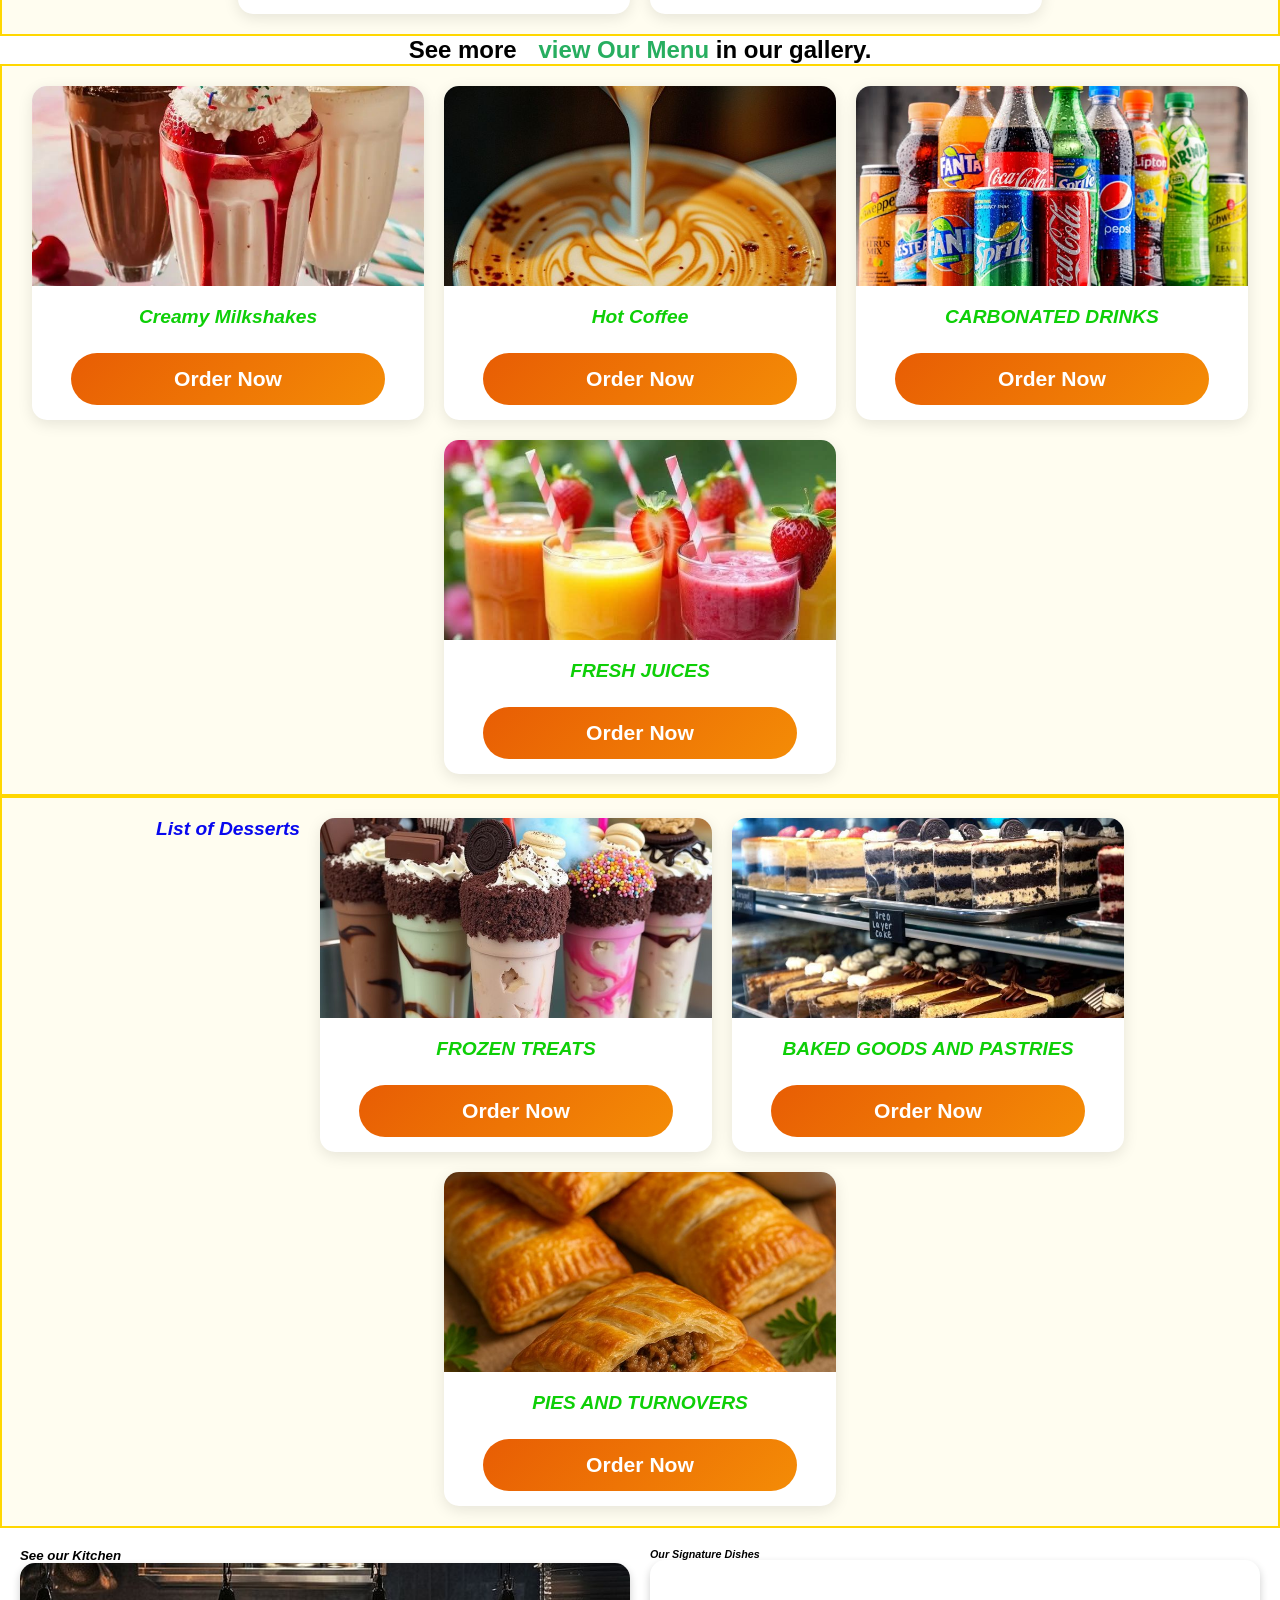
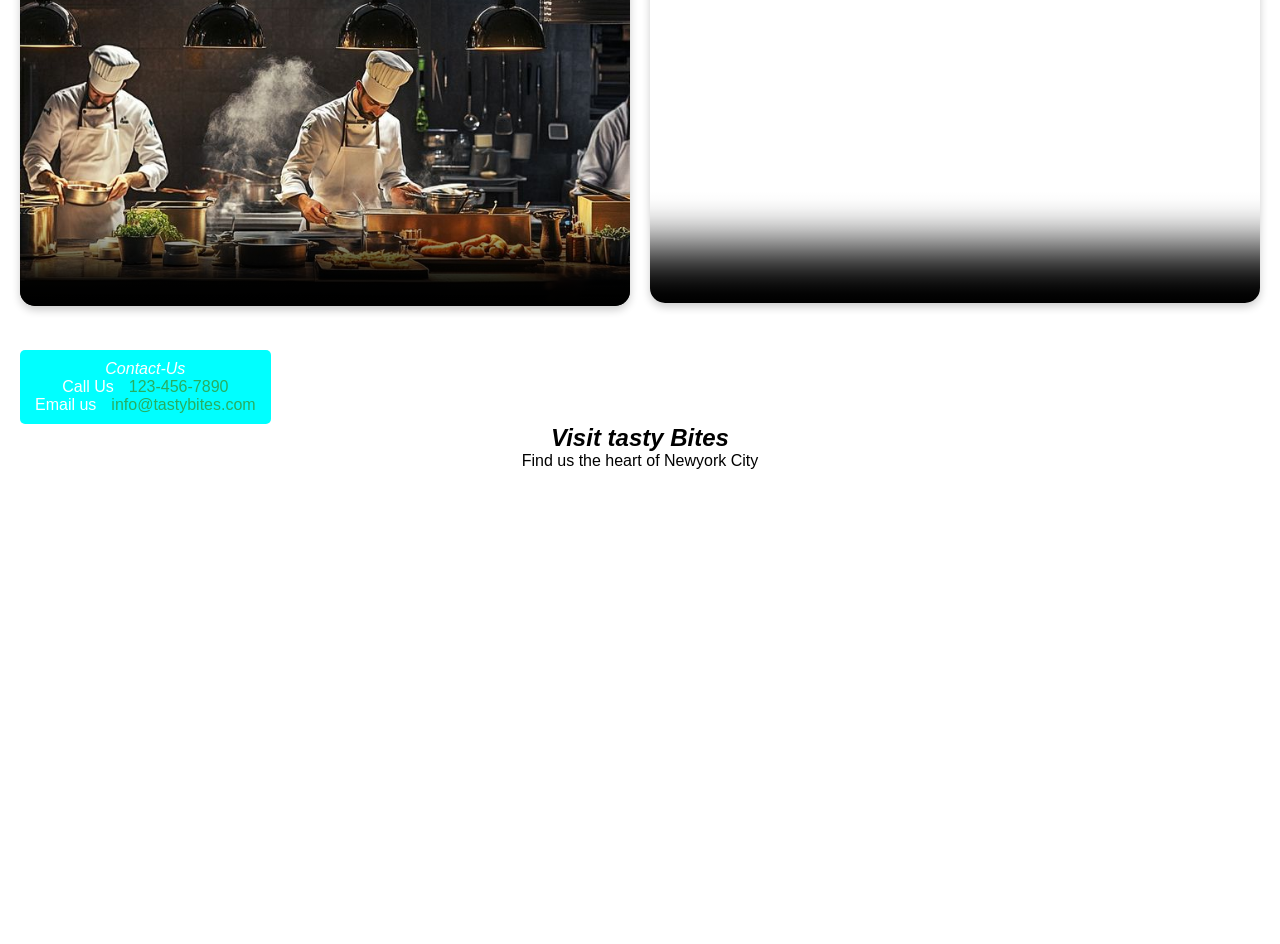
==== commit 81836877: "description" ====
--- a/index.html
+++ b/index.html
@@ -28,7 +28,7 @@
          <section class="hero">
             <p class="hero-subtitle">Welcome to</p>
       <h1 class="hero-title"><em><span class="highlight">Tasty Bites</span> Restaurant </em></h1>
-
+      
 
 
       <p class="hero-description"> Welcome and Experience the best of fresh and delicious meals in town</p>
--- a/styles.css
+++ b/styles.css
@@ -30,32 +30,38 @@
 }
 
 .hero {
-    height: 100vh;
-
-    background-image:
-    linear-gradient(
-         to top,
-        rgba(0,0,0,0.85)0%, 
-    rgba(0,0,0,0.5)40%,
-    rgba(0,0,0,0.2)100%,
-    ),
-    url("./images/food-bg.jpg");
-    
-
+  width: 100%;
+    height: 500px;
+    position: relative;
+    background-image: url("./images/burger.jpg");
     background-size: cover;
     background-position: center;
 
     color: orange;
     text-align: center;
-    padding: 80px;/*Pushes the content down from the top of the hero section*/
+    padding: 80px;
 
     display: flex;
     flex-direction: column;
     justify-content: center;
     align-items: center;
     text-align: center;
+    overflow: hidden;
 }
  
+.hero::before {
+    content: "";
+    position: absolute;
+    inset: 0;
+    background: rgba(255, 255, 255, 0.35);
+    z-index: 0;
+}
+
+.hero > * {
+    position: relative;
+    z-index: 1;
+}
+
     .hero-subtitle{
     font-family: playfair display, serif;
     font-size: 3.5em;
@@ -93,13 +99,7 @@
         .btn:hover{
             opacity: 0.9;
             transform: translateY(-2px);
-     
-    
-        
         }
-    
-
-
 
 .menu-item{
  color:rgb(8, 8, 238);
@@ -107,6 +107,7 @@
  font-size:1.2em;
  list-style-type:none;
 }
+
 .menu-card{
     border:1px solid #ddd;
     padding:20px;
@@ -115,6 +116,7 @@
     width: 250px;
     background-color:white;
 }
+
 .Menu{
     background-color: #ff6347;
     color: beige;
@@ -123,23 +125,9 @@
     width: fit-content;
 }
 
-.btn{
-    background-color:#27ae60;
-    color:white;
-    padding:10px 15px;
-    border:none;
-    border-radius:5px;
-    cursor: pointer;
-    transition:0.3s;
-}
-.btn:hover{
-    background-color:#2ecc71; /*A slightly lighter green*/
-    transform:scale(1.05); /*Make the button grow slightly*/
-}
-
 #menu {
-    border:2px solid gold;/*A gold border only for the special*/
-    background-color:#fffdf0;/*A slight yellow tilt*/
+    border:2px solid gold;
+    background-color:#fffdf0;
     display: flex;
     flex-wrap: wrap;
     gap: 20px;
@@ -188,42 +176,42 @@
 }
 
 .menu-item p {
-    color:#ff6347; /*This is a nice tomato red */
-    font-weight : bold ; /* Makes the words stand out more */
-    background-color: #fff4e6; /* Adds a light orange background highligt */
-    padding:5 px;/* Rounds  the corners of the  highlight */
-
+    color:#ff6347;
+    font-weight : bold ;
+    background-color: #fff4e6;
+    padding:5 px;
 }
 
 /* First item (Milkshakes) */
 .menu-item:nth-child(1) p{
     color: red;
 }
+
 /* Second  item(Coffee) */
 .menu-item:nth-child(2) p{
     color: saddlebrown;
 }
+
  /*Third item(Carbonated Drinks) */
  .menu-item:nth-child(3) p {
     color: darkblue;
  }
+
 /*Fourth item(Fresh juices)*/
 .menu-item:nth-child(4) p {
     color: black;
-
 }
 
 @import url(`https://fonts.googleapis.com/css2?family=Roboto:wght@400;700&display=swap`);
+
 *{
     margin: 0;
     padding: 0;
     box-sizing: border-box;
     font-family: "poppins", sans-serif;
 }
+
 body{
-    /* display: flex;
-    justify-content: center;
-    align-items: center; */
     min-height: 100vh;
     background-image: url("img.avif") no-repeat;
     background-size: cover;
@@ -248,12 +236,14 @@
     align-items: center;
     padding: 20px;
 }
+
 .wrapper .input-box{
     width: 100%;
     height:40px;
     position: relative;
     margin-bottom: 30px;
 }
+
 .wrapper .input-box input{
     width: 100%;
     height: 100%;
@@ -265,9 +255,11 @@
     color: #222;
     padding: 20px 90px 20px 20px;
 }
+
 .wrapper .input-box input::placeholder{
     color: #666;
 }
+
 .wrapper .input-box span{
     position: absolute;
     right: 100px;
@@ -276,6 +268,7 @@
     font-size: 16px;
     color: #222;
 }
+
 .wrapper .input-box .toggle-password{
     position: absolute;
     right: 15px;
@@ -288,33 +281,41 @@
     cursor: pointer;
     padding: 0 8px;
 }
+
 .wrapper .input-box .toggle-password:hover{
     text-decoration: underline;
 }
+
 .wrapper .remember-forgot{
     display: flex;
     justify-content: space-between;
     font-size: 14.5px;
     margin: -15px 0 15px;
 }
+
 .wrapper h2{
     color: #111;
     margin-bottom: 20px;
 }
+
 .wrapper{
     color: #111;
 }
+
 .wrapper .remember-forgot label input{
     accent-color: #111;
     margin-right: 3px;
 }
+
 .wrapper .remember-forgot a{
     color: #111;
     text-decoration: none;
 }
+
 .wrapper .remember-forgot a:hover{
     text-decoration: underline;
 }
+
 .wrapper .btn{
     width: 100%;
     height: 45px;
@@ -328,63 +329,67 @@
     color: #fff;
     font-weight: 600;
 }
+
 .wrapper .register-link{
     font-size: 14.5px;
     text-align: center;
     margin: 20px 0 15px;
     color: #111;
 }
+
 .wrapper .register-link p a{
     color: #27ae60;
     text-decoration: none;
     font-weight: 600;
 }
+
 .wrapper .register-link p a:hover{
     text-decoration: underline;
 }
+
 #Contact-Us
-{color: white;
+{
+    color: white;
     background-color: cyan;
     padding:10px 15px;
     border:none;
     border-radius:5px;
     cursor: pointer;
     transition:0.3s;
-     width:fit-content ;
-
-}
- #Contact-Us:hover
- {
-    background-color:rgb(22, 136, 2); /*A slightly lighter cyan*/
-    transform:scale(1.05); /*Make the button grow slightly*/
-    
+    width:fit-content;
+}
+
+#Contact-Us:hover
+{
+    background-color:rgb(22, 136, 2);
+    transform:scale(1.05);
 }
 
 .video-container{
-    display: flex; /* Display videos in a row */
-    justify-content: space-around; /* Add eqaul space between them */
-    flex-wrap: nowrap; /* Keep videos on one row */
-    gap: 20px;/*Adds a nice clean space between the videos*/
-    padding: 20px; /*Adds some breathing room around the video section*/
+    display: flex;
+    justify-content: space-around;
+    flex-wrap: nowrap;
+    gap: 20px;
+    padding: 20px;
 }
 
 .video-box {
-    flex: 1; /* Each video takes equal space */
+    flex: 1;
 }
 
 .video-box video {
-    width: 100%;/*makes video fill its container*/
-    aspect-ratio: 16/9;/*a more standard video aspect ratio*/
-    object-fit: cover;/*ensure the video fills properly without stretching*/
-    border-radius: 15px; /*Optional:makes them look professional with rounded corners*/
-    box-shadow: 0 4px 8px rgba(0,0,0,0.2);  /*Add a subtle shadow for depth*/   
+    width: 100%;
+    aspect-ratio: 16/9;
+    object-fit: cover;
+    border-radius: 15px;
+    box-shadow: 0 4px 8px rgba(0,0,0,0.2);   
 }
 
 /* Responsive adjustments for smaller screens */
 @media (max-width: 500px) {
     .video-container {
-        flex-direction: column; /*Stack videos vertically on small screens*/
-        align-items: center; /*Center videos when stacked*/
+        flex-direction: column;
+        align-items: center;
     }
     .video-box video {
         width: 50%;
@@ -393,11 +398,13 @@
 
 /*This removes the underline from the links and adds a nice hover effect*/
 a {
-    text-decoration: none; /*Remove underline*/
-    color: #27ae60; /*Set link color to match the buttons*/
-    margin-left: 15px; /*Add some space between links*/
-    transition: color 0.3s; /*Smooth transition for hover effect*/
-}
+    text-decoration: none;
+    color: #27ae60;
+    margin-left: 15px;
+    transition: color 0.3s;
+}
+
 a:hover {
-    color: #2ecc71; /*A slightly lighter green on hover*/
-}
+    color: #2ecc71;
+}
+
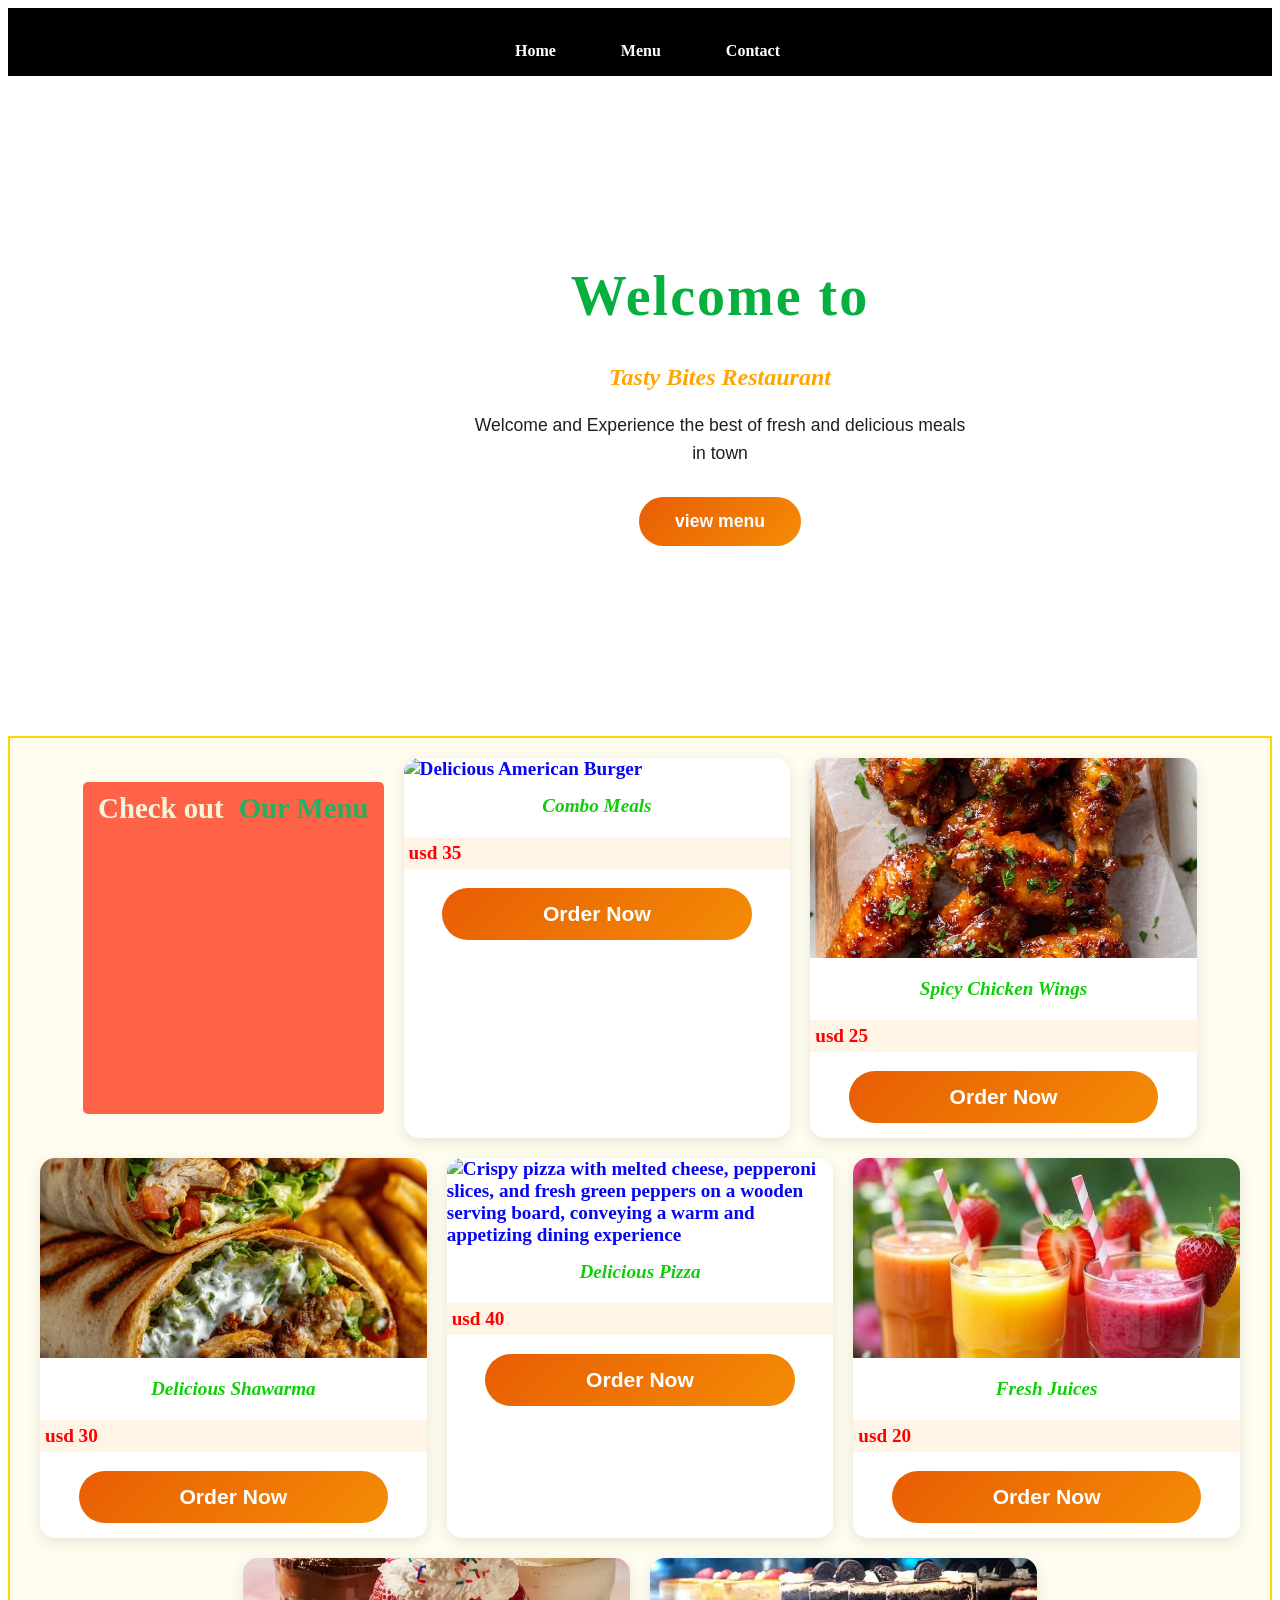
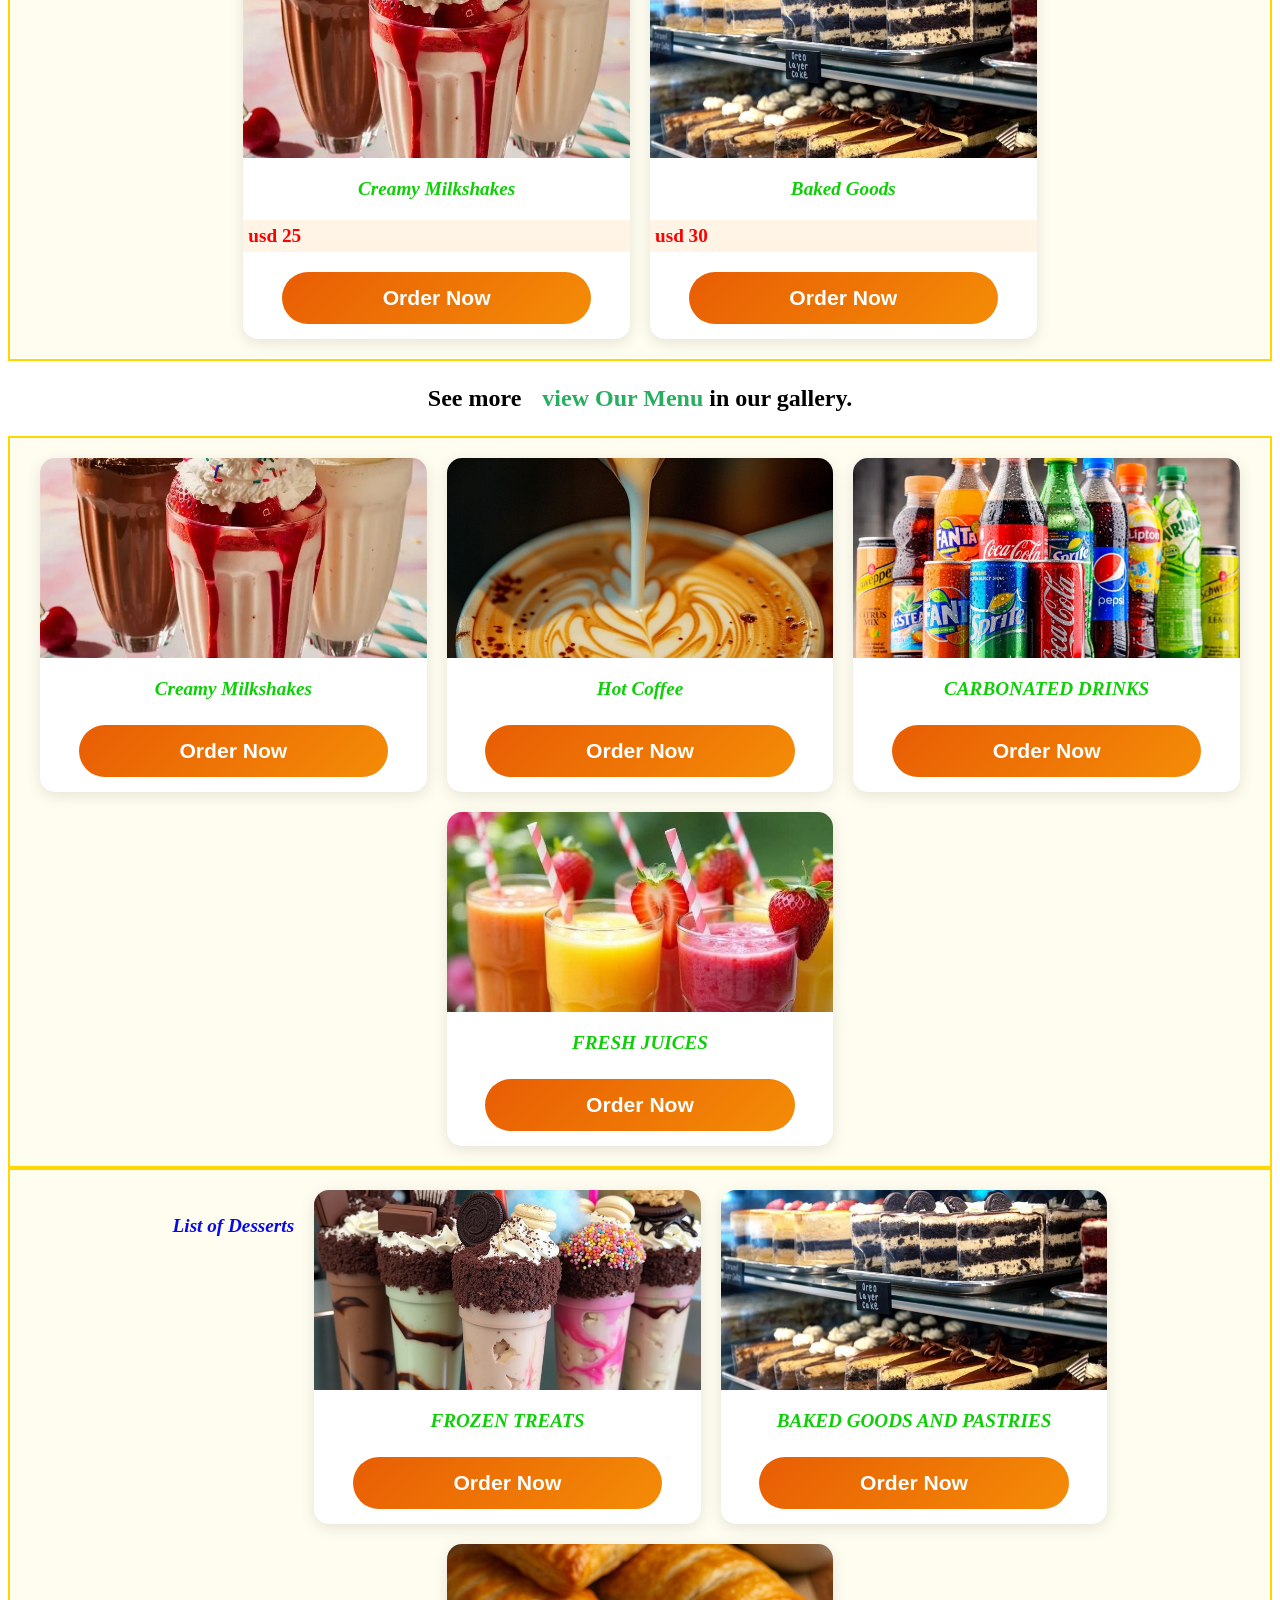
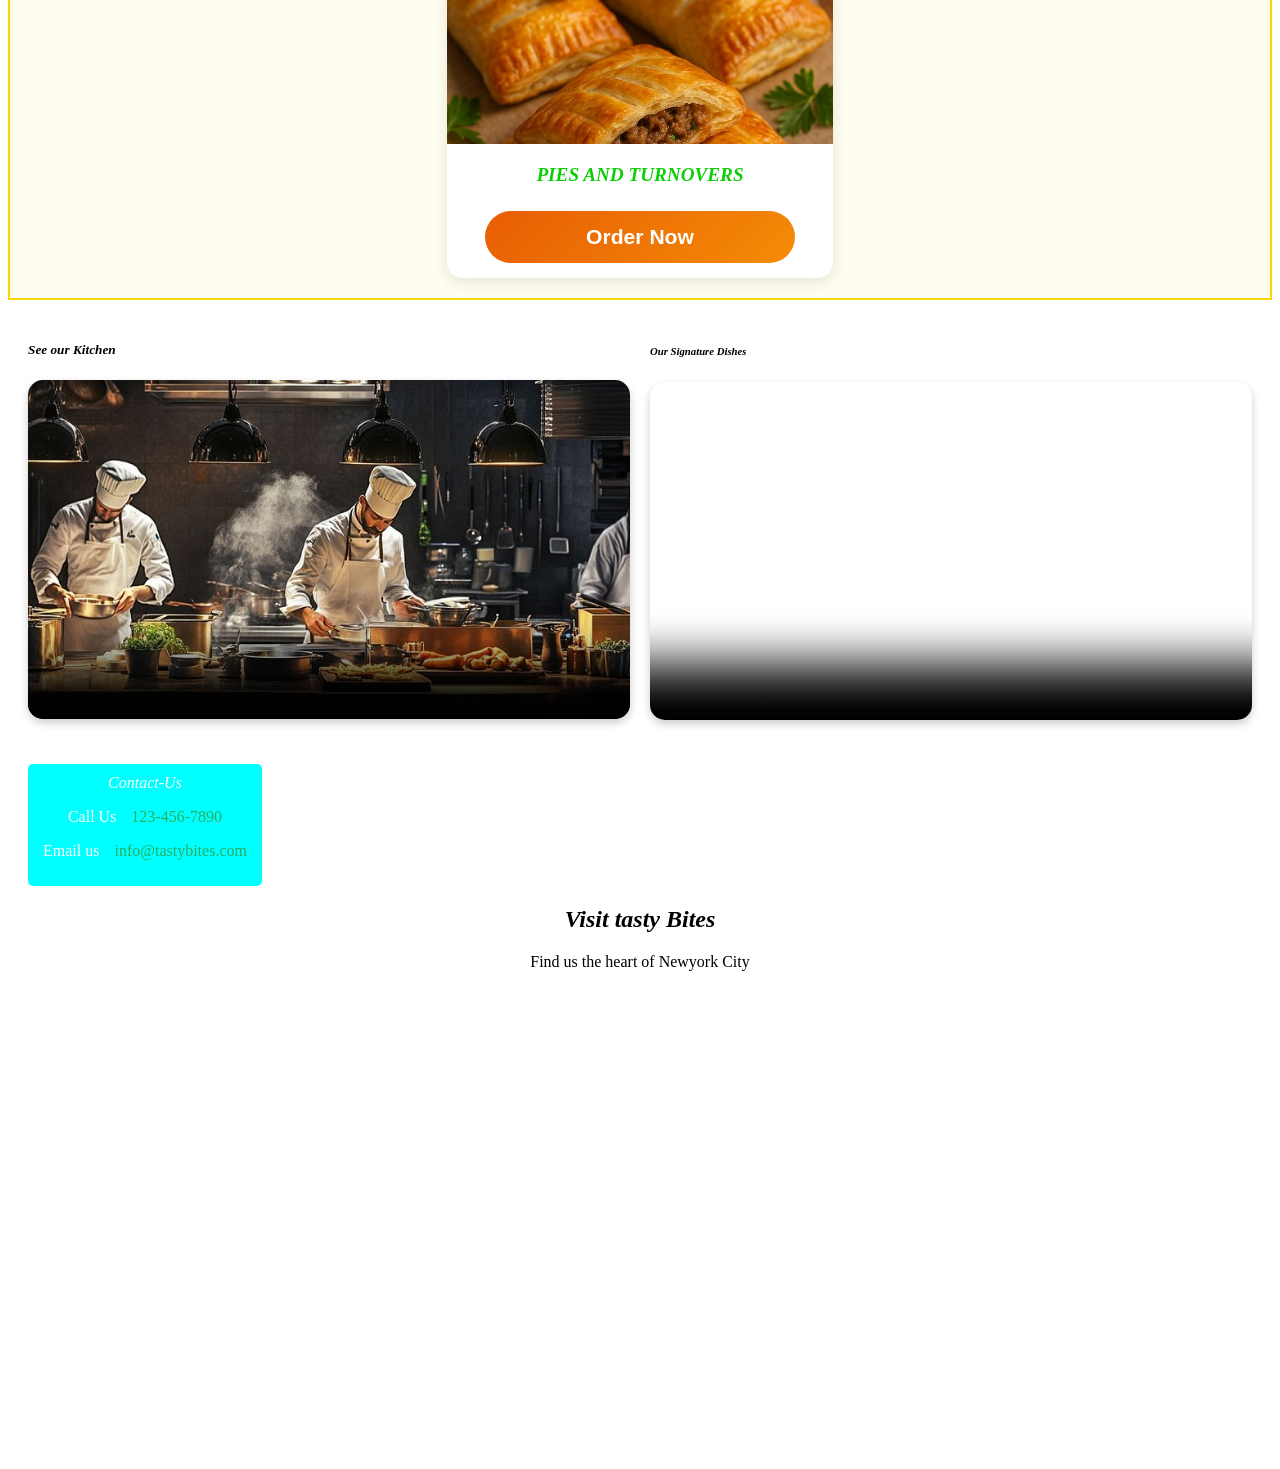
==== commit c5350ec3: "adding price" ====
--- a/index.html
+++ b/index.html
@@ -5,7 +5,7 @@
 
     <meta charset="UTF-8"/>
     <meta name="viewport" content="width=device-width, initial-scale=1.0">
-    <meta name="descripion"content="Best Restaurant in Town">
+    <meta name="description"content="Best Restaurant in Town">
     <meta property="og:title"content="Tasty Bites Restaurant">
     <meta property="og:description"content="The Home of fresh delicious burgers,wings and shawarmas in town">
     <meta property="og:image"content="images/burger.jpg">
@@ -17,7 +17,7 @@
 
 <body>
         <header class="header">
-         <nav class="nav">
+         <nav class="nav"> q
             <ul>
                <li><a href="#main-title">Home</a></li>
                <li><a href="#menu">Menu</a></li>
@@ -48,40 +48,47 @@
            <figure>
             <img src="images/american burger.jpg" alt="Delicious American Burger" width="200" height="200">
             <figcaption><em>Combo Meals</em></figcaption>
+            <p class="price">usd 35</p>
             <button class="btn">Order Now</button>
            </figure>
 
            <figure>
             <img src="images/hot wings.jpg" alt="Spicy Chicken Wings" width="300" height="200">
             <figcaption><em>Spicy Chicken Wings</em></figcaption>
+            <p class="price">usd 25</p>
             <button class="btn">Order Now</button>
            </figure>
            <figure>
             <img src="images/shawarma.jpg" alt="Tasty Shawarma" width="300" height="200">
             <figcaption><em>Delicious Shawarma</em></figcaption>
+            <p class="price">usd 30</p>
             <button class="btn">Order Now</button>
            </figure>
            <figure>
             <img src="images/pizza.jpg" alt="Crispy pizza with melted cheese, pepperoni slices, and fresh green peppers on a wooden serving board, conveying a warm and appetizing dining experience" width="300" height="200">
             <figcaption><em>Delicious Pizza</em></figcaption>
+            <p class="price">usd 40</p>
             <button class="btn">Order Now</button>
            </figure>
 
            <figure>
             <img src="images/Fresh  juices.jpg" alt="Fresh Fruit Juices" width="200" height="200">
             <figcaption><em>Fresh Juices</em></figcaption>
+            <p class="price">usd 20</p>
             <button class="btn">Order Now</button>
            </figure>
 
            <figure>
             <img src="images/Milkshakes.jpg" alt="Creamy Milkshakes" width="200" height="200">
             <figcaption><em>Creamy Milkshakes</em></figcaption>
+            <p class="price">usd 25</p>
             <button class="btn">Order Now</button>
            </figure>
 
            <figure>
             <img src="images/Baked Goods And Pastries.jpg" alt="Fresh Baked Goods" width="200" height="200">
             <figcaption><em>Baked Goods</em></figcaption>
+            <p class="price">usd 30</p>
             <button class="btn">Order Now</button>
            </figure>
             </div>
--- a/styles.css
+++ b/styles.css
@@ -33,9 +33,7 @@
   width: 100%;
     height: 500px;
     position: relative;
-    background-image: url("./images/burger.jpg");
-    background-size: cover;
-    background-position: center;
+    background-color: white;
 
     color: orange;
     text-align: center;
@@ -179,7 +177,7 @@
     color:#ff6347;
     font-weight : bold ;
     background-color: #fff4e6;
-    padding:5 px;
+    padding:5px;
 }
 
 /* First item (Milkshakes) */
@@ -201,150 +199,12 @@
 .menu-item:nth-child(4) p {
     color: black;
 }
-
-@import url(`https://fonts.googleapis.com/css2?family=Roboto:wght@400;700&display=swap`);
-
-*{
-    margin: 0;
-    padding: 0;
-    box-sizing: border-box;
-    font-family: "poppins", sans-serif;
-}
-
-body{
-    min-height: 100vh;
-    background-image: url("img.avif") no-repeat;
-    background-size: cover;
-    background-position: center;
-}
-
-.wrapper{
-    width: 350px;
-    background-color: transparent;
-    border:2px solid green;
-    backdrop-filter: blur(10px);
-    padding: 40px;
-    color: #111;
-    background: rgba(255,255,255,0.95);
-    border-radius: 10px;
-    box-shadow: 0 15px 25px rgba(0,0,0,0.25);
-}
-
-#login {
-    display: flex;
-    justify-content: center;
-    align-items: center;
-    padding: 20px;
-}
-
-.wrapper .input-box{
-    width: 100%;
-    height:40px;
-    position: relative;
-    margin-bottom: 30px;
-}
-
-.wrapper .input-box input{
-    width: 100%;
-    height: 100%;
-    background: rgba(255,255,255,0.95);
-    border: 1px solid rgba(0,0,0,0.15);
-    outline: none;
-    border-radius: 40px;
-    font-size: 16px;
-    color: #222;
-    padding: 20px 90px 20px 20px;
-}
-
-.wrapper .input-box input::placeholder{
-    color: #666;
-}
-
-.wrapper .input-box span{
-    position: absolute;
-    right: 100px;
-    top: 50%;
-    transform: translateY(-50%);
-    font-size: 16px;
-    color: #222;
-}
-
-.wrapper .input-box .toggle-password{
-    position: absolute;
-    right: 15px;
-    top: 50%;
-    transform: translateY(-50%);
-    border: none;
-    background: transparent;
-    color: #111;
-    font-size: 14px;
-    cursor: pointer;
-    padding: 0 8px;
-}
-
-.wrapper .input-box .toggle-password:hover{
-    text-decoration: underline;
-}
-
-.wrapper .remember-forgot{
-    display: flex;
-    justify-content: space-between;
-    font-size: 14.5px;
-    margin: -15px 0 15px;
-}
-
-.wrapper h2{
-    color: #111;
-    margin-bottom: 20px;
-}
-
-.wrapper{
-    color: #111;
-}
-
-.wrapper .remember-forgot label input{
-    accent-color: #111;
-    margin-right: 3px;
-}
-
-.wrapper .remember-forgot a{
-    color: #111;
-    text-decoration: none;
-}
-
-.wrapper .remember-forgot a:hover{
-    text-decoration: underline;
-}
-
-.wrapper .btn{
-    width: 100%;
-    height: 45px;
-    background: #27ae60;
-    border: none;
-    outline: none;
-    border-radius: 40px;
-    box-shadow: 0 0 10px rgba(0,0,0,.1);
-    cursor: pointer;
-    font-size: 16px;
-    color: #fff;
-    font-weight: 600;
-}
-
-.wrapper .register-link{
-    font-size: 14.5px;
-    text-align: center;
-    margin: 20px 0 15px;
-    color: #111;
-}
-
-.wrapper .register-link p a{
+.price {
     color: #27ae60;
-    text-decoration: none;
-    font-weight: 600;
-}
-
-.wrapper .register-link p a:hover{
-    text-decoration: underline;
+    background-color: #eafaf1;
+    padding: 5px;
+    font-weight: bold;
+    margin-top: 5px;
 }
 
 #Contact-Us
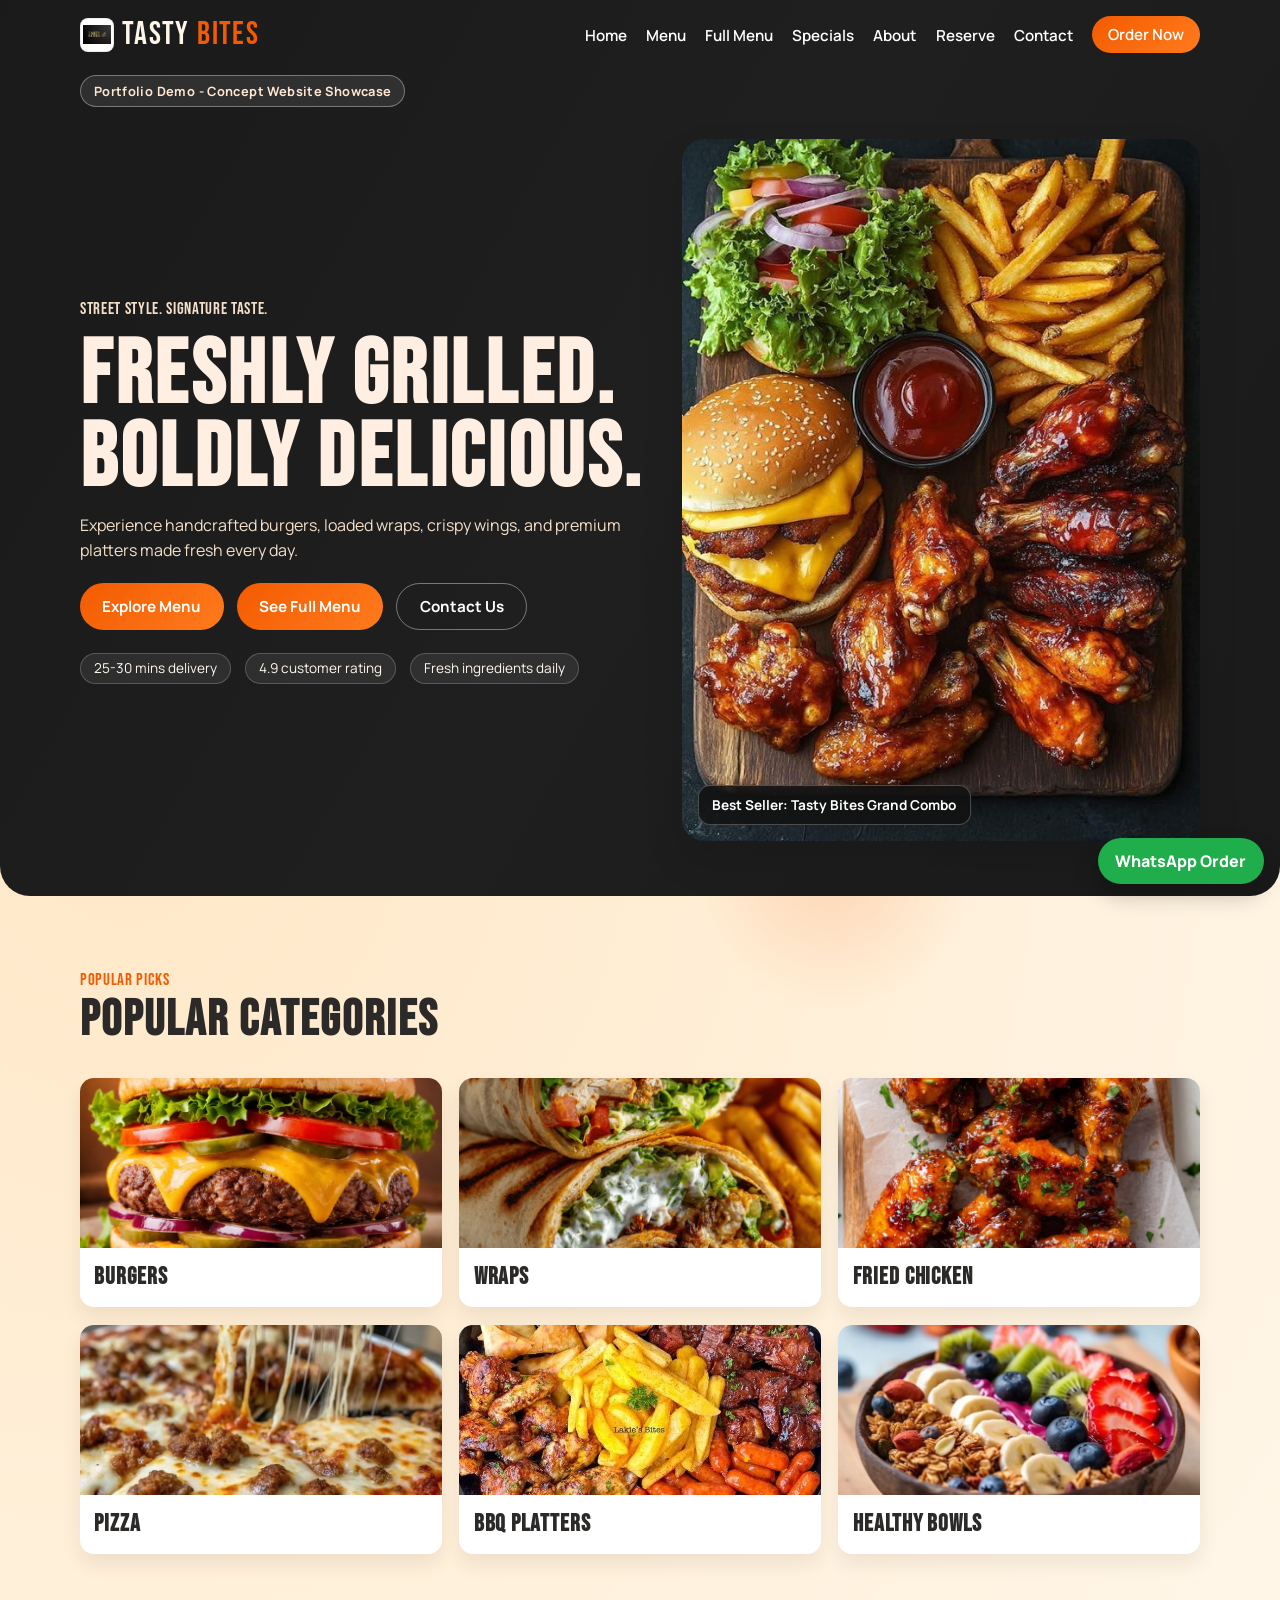
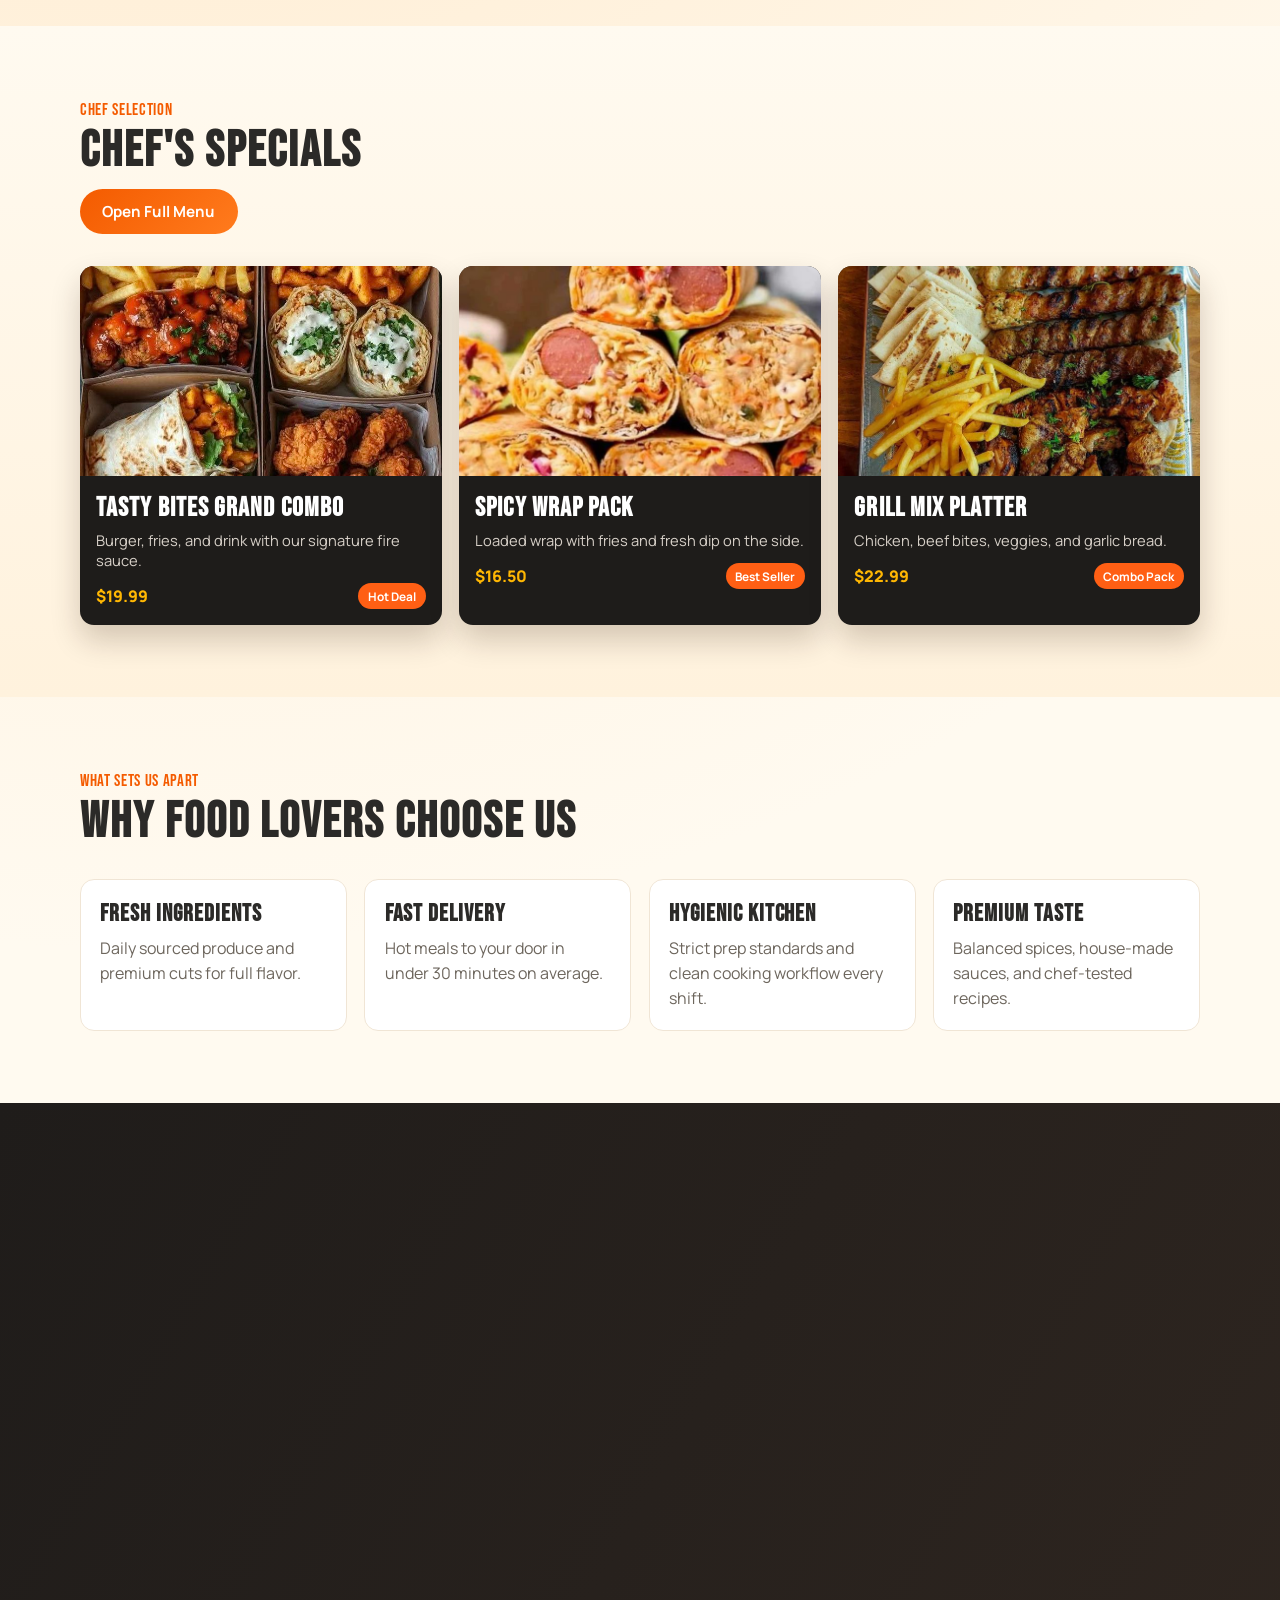
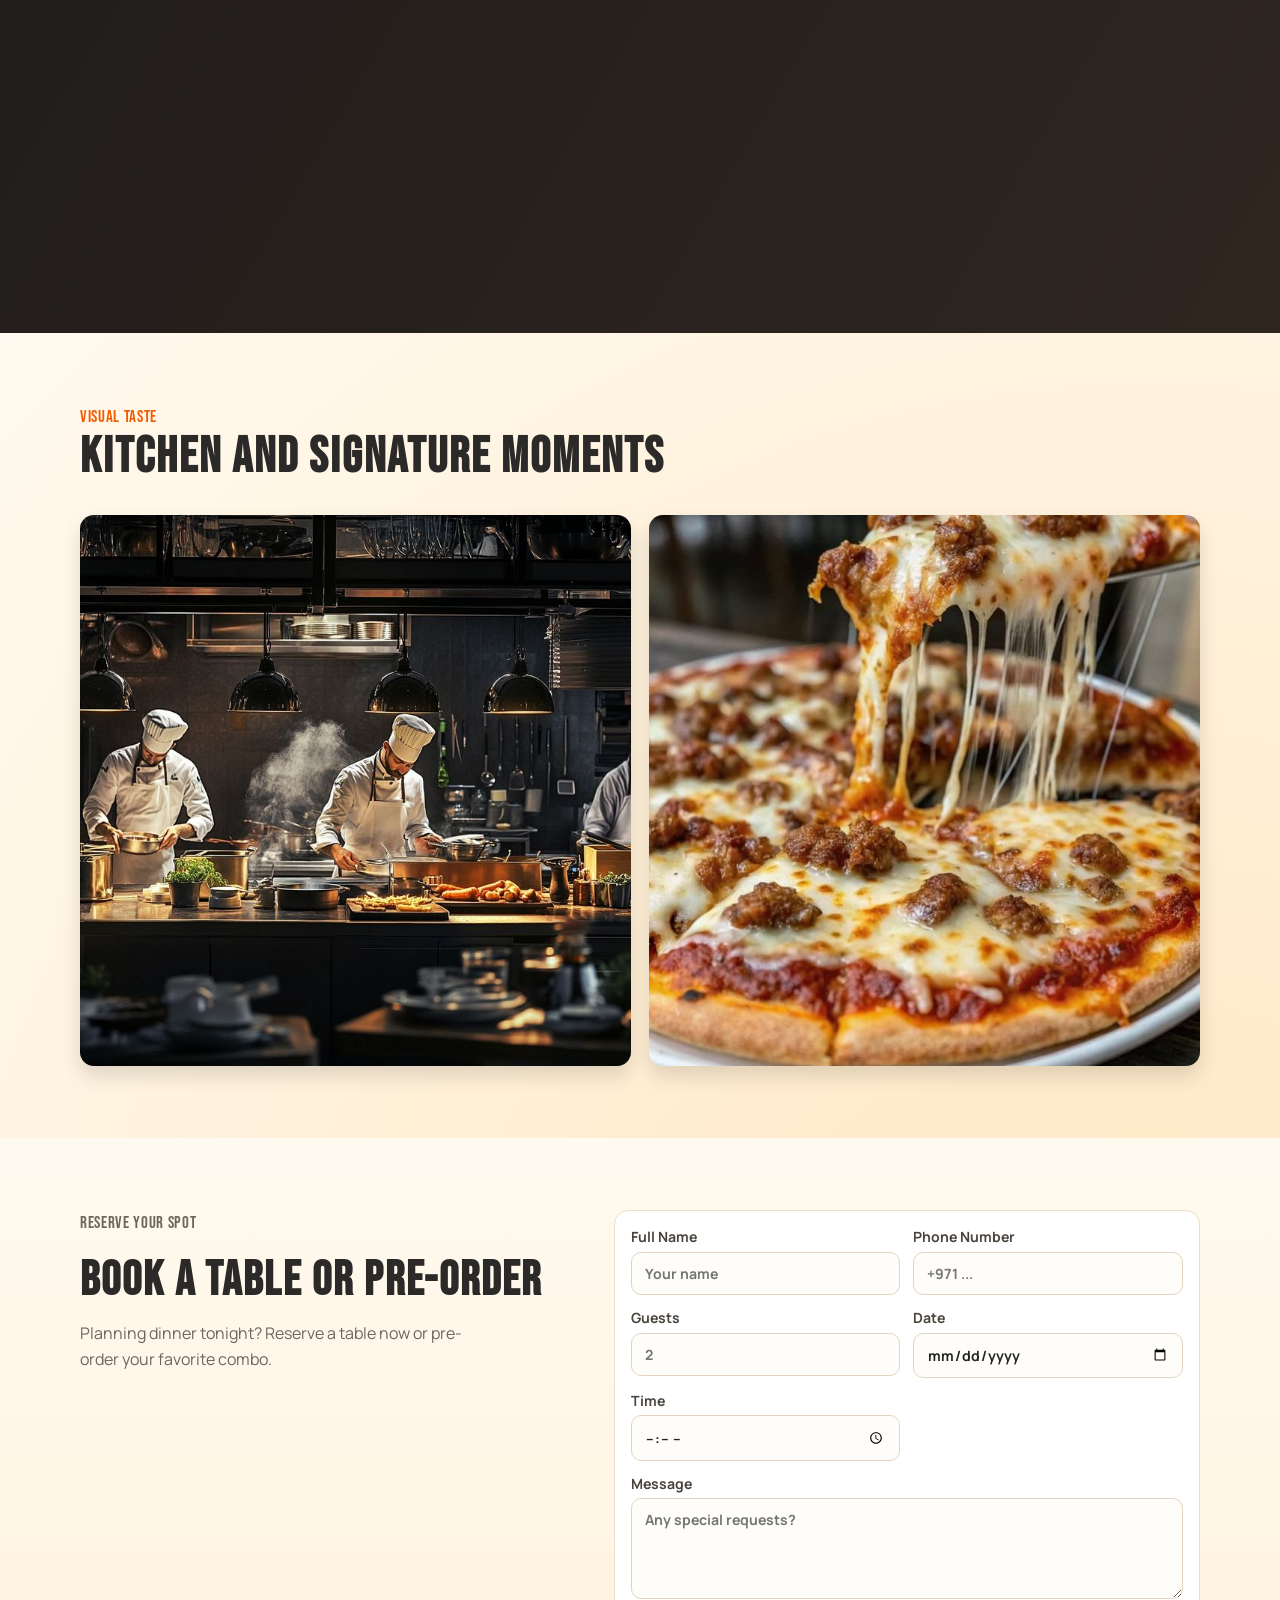
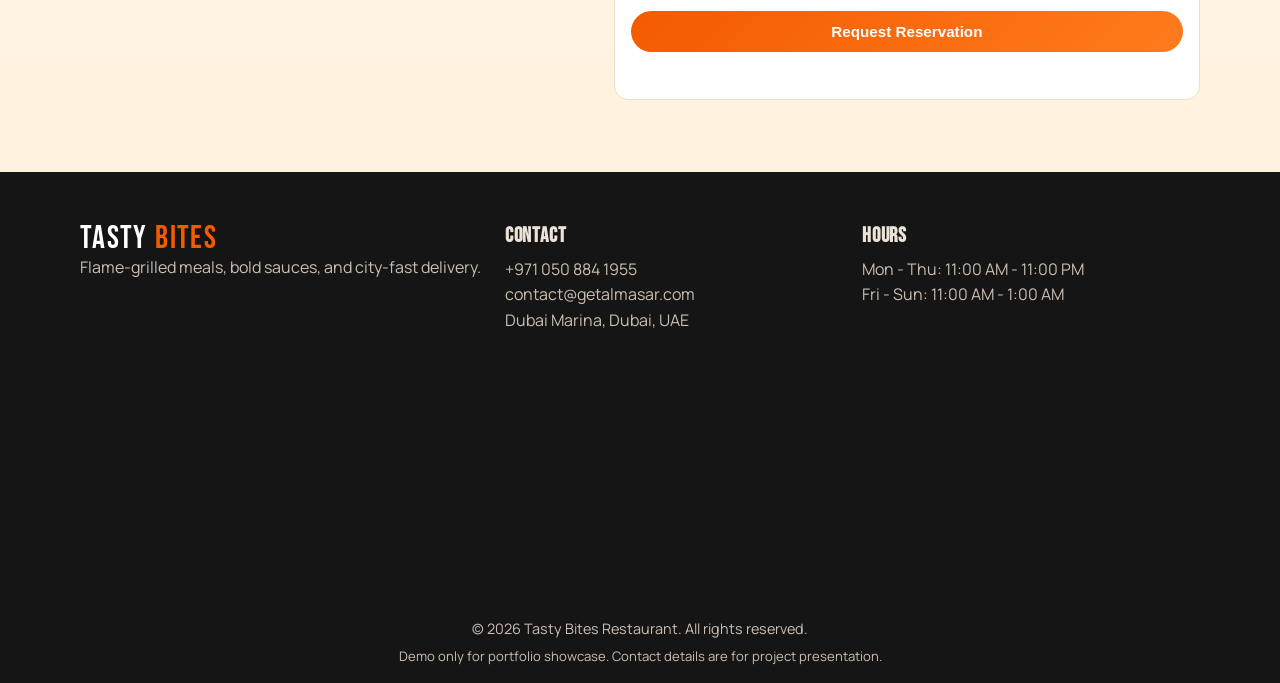
==== commit 3a83e609: "Complete Tasty Bites website with full pages, media updates, and interactions" ====
--- a/index.html
+++ b/index.html
@@ -1,195 +1,310 @@
 <!DOCTYPE html>
 <html lang="en">
 <head>
-
-
-    <meta charset="UTF-8"/>
-    <meta name="viewport" content="width=device-width, initial-scale=1.0">
-    <meta name="description"content="Best Restaurant in Town">
-    <meta property="og:title"content="Tasty Bites Restaurant">
-    <meta property="og:description"content="The Home of fresh delicious burgers,wings and shawarmas in town">
-    <meta property="og:image"content="images/burger.jpg">
-    <title>Tasty Bites Restaurant</title>
-    <link rel="stylesheet" href="styles.css">
-    <link rel="icon" type="image/jpeg" href="images/burger.jpg">
-   
+   <meta charset="UTF-8" />
+   <meta name="viewport" content="width=device-width, initial-scale=1.0" />
+   <meta name="description" content="Tasty Bites Restaurant - freshly grilled, boldly delicious meals, fast delivery, and unforgettable flavor." />
+   <meta property="og:title" content="Tasty Bites Restaurant" />
+   <meta property="og:description" content="Fresh burgers, wings, wraps, bowls, desserts, and premium combos served fast." />
+   <meta property="og:image" content="images/Air Fryer Recipes _ BBQ Chicken Wings & Cheeseburger Platter.jpg" />
+   <title>Tasty Bites Restaurant</title>
+   <link rel="preconnect" href="https://fonts.googleapis.com" />
+   <link rel="preconnect" href="https://fonts.gstatic.com" crossorigin />
+   <link href="https://fonts.googleapis.com/css2?family=Bebas+Neue&family=Manrope:wght@400;500;600;700;800&display=swap" rel="stylesheet" />
+   <link rel="stylesheet" href="styles.css" />
+   <link rel="icon" type="image/jpeg" href="images/burger.jpg" />
 </head>
-
 <body>
-        <header class="header">
-         <nav class="nav"> q
-            <ul>
-               <li><a href="#main-title">Home</a></li>
-               <li><a href="#menu">Menu</a></li>
-               <li><a href="#Contact-Us">Contact</a></li>
+   <div class="site-bg-shapes" aria-hidden="true">
+      <span class="shape shape-one"></span>
+      <span class="shape shape-two"></span>
+      <span class="shape shape-three"></span>
+   </div>
+
+   <header class="header" id="home">
+      <nav class="nav container" aria-label="Main navigation">
+         <a href="#home" class="brand" aria-label="Tasty Bites home">
+            <img src="images/logo.jpg" alt="Tasty Bites logo" class="brand-logo" />
+            Tasty<span>Bites</span>
+         </a>
+         <button class="nav-toggle" id="nav-toggle" aria-label="Toggle menu" aria-expanded="false">Menu</button>
+         <ul class="nav-links" id="nav-links">
+            <li><a href="#home">Home</a></li>
+            <li><a href="#categories">Menu</a></li>
+            <li><a href="menu.html">Full Menu</a></li>
+            <li><a href="#specials">Specials</a></li>
+            <li><a href="#about">About</a></li>
+            <li><a href="#reservation">Reserve</a></li>
+            <li><a href="#contact">Contact</a></li>
+            <li><a class="btn btn-nav js-whatsapp-order" href="https://wa.me/9710508841955" data-item="I want to order from Tasty Bites">Order Now</a></li>
+         </ul>
+      </nav>
+
+      <div class="container">
+         <p class="demo-badge">Portfolio Demo - Concept Website Showcase</p>
+      </div>
+
+      <section class="hero container">
+         <div class="hero-copy reveal-up">
+            <p class="eyebrow">Street style. Signature taste.</p>
+            <h1>Freshly Grilled.<br />Boldly Delicious.</h1>
+            <p>
+               Experience handcrafted burgers, loaded wraps, crispy wings, and premium platters
+               made fresh every day.
+            </p>
+            <div class="hero-actions">
+               <a class="btn" href="#categories">Explore Menu</a>
+               <a class="btn" href="menu.html">See Full Menu</a>
+               <a class="btn btn-ghost" href="#contact">Contact Us</a>
+            </div>
+            <ul class="hero-highlights">
+               <li>25-30 mins delivery</li>
+               <li>4.9 customer rating</li>
+               <li>Fresh ingredients daily</li>
             </ul>
-         </nav>
-
-         <section class="hero">
-            <p class="hero-subtitle">Welcome to</p>
-      <h1 class="hero-title"><em><span class="highlight">Tasty Bites</span> Restaurant </em></h1>
-      
-
-
-      <p class="hero-description"> Welcome and Experience the best of fresh and delicious meals in town</p>
-
-
-      <button class="btn">view menu</button>
-   </section>
-         
-      </header>
-
-      
-      <section>
-            <div class="menu-item"id="menu">
-
-         <h1 class="Menu">Check out<a href="images/Fast food menu.png">Our Menu</a></h1>
-
-           <figure>
-            <img src="images/american burger.jpg" alt="Delicious American Burger" width="200" height="200">
-            <figcaption><em>Combo Meals</em></figcaption>
-            <p class="price">usd 35</p>
-            <button class="btn">Order Now</button>
-           </figure>
-
-           <figure>
-            <img src="images/hot wings.jpg" alt="Spicy Chicken Wings" width="300" height="200">
-            <figcaption><em>Spicy Chicken Wings</em></figcaption>
-            <p class="price">usd 25</p>
-            <button class="btn">Order Now</button>
-           </figure>
-           <figure>
-            <img src="images/shawarma.jpg" alt="Tasty Shawarma" width="300" height="200">
-            <figcaption><em>Delicious Shawarma</em></figcaption>
-            <p class="price">usd 30</p>
-            <button class="btn">Order Now</button>
-           </figure>
-           <figure>
-            <img src="images/pizza.jpg" alt="Crispy pizza with melted cheese, pepperoni slices, and fresh green peppers on a wooden serving board, conveying a warm and appetizing dining experience" width="300" height="200">
-            <figcaption><em>Delicious Pizza</em></figcaption>
-            <p class="price">usd 40</p>
-            <button class="btn">Order Now</button>
-           </figure>
-
-           <figure>
-            <img src="images/Fresh  juices.jpg" alt="Fresh Fruit Juices" width="200" height="200">
-            <figcaption><em>Fresh Juices</em></figcaption>
-            <p class="price">usd 20</p>
-            <button class="btn">Order Now</button>
-           </figure>
-
-           <figure>
-            <img src="images/Milkshakes.jpg" alt="Creamy Milkshakes" width="200" height="200">
-            <figcaption><em>Creamy Milkshakes</em></figcaption>
-            <p class="price">usd 25</p>
-            <button class="btn">Order Now</button>
-           </figure>
-
-           <figure>
-            <img src="images/Baked Goods And Pastries.jpg" alt="Fresh Baked Goods" width="200" height="200">
-            <figcaption><em>Baked Goods</em></figcaption>
-            <p class="price">usd 30</p>
-            <button class="btn">Order Now</button>
-           </figure>
-            </div>
-        <h2>
-         <strong><center><p>See more <a href="images/Fast food menu.png" target="_blank"rel="noopener noreferrer">view Our Menu</a> in our gallery.</p></center></strong></h>
-         </section>
-
-
-       
-         
-         
-            <div class="menu-item"id="menu">
-
-         <figure>
-                <img src="images/Milkshakes.jpg" alt="Creamy Milkshake" width="100">
-               <figcaption><em>Creamy Milkshakes</em></figcaption>
-               <button class="btn">Order Now</button>
-            </figure>
-
-               <figure> 
-                  <img src="images/Coffee.jpg" alt="Hot" width="100">
-               <figcaption><em>Hot Coffee</em></figcaption>
-               <button class="btn">Order Now</button>
-               </figure>
-
-               <figure>
-                  <img src="images/Carbonated Drinks.jpg" alt="Cold" width="100">
-               <figcaption><em>CARBONATED DRINKS</em></figcaption>
-               <button class="btn">Order Now</button>
-               </figure>
-
-               <figure>
-                  <img src="images/Fresh  juices.jpg" alt="Delectable" width="100">
-               <figcaption><em>FRESH JUICES</em></figcaption>
-               <button class="btn">Order Now</button>
-               </figure>
-            </div>
-         </section>
-
-         <section>
-            <div class="menu-item"id="menu">
-            <h4><em>List of Desserts</em></h4>
-            <figure>
-               <img src="images/Frozen Treats.jpg" alt="Sweet" width="150">
-               <figcaption><em>FROZEN TREATS</em></figcaption>
-               <button class="btn">Order Now</button>
-               </figure>
-
-               <figure> 
-                  <img src="images/Baked Goods And Pastries.jpg" alt="Crunchy" width="150">
-               <figcaption><em>BAKED GOODS AND PASTRIES</em></figcaption>
-               <button class="btn">Order Now</button>
-               </figure>
-               
-               <figure>
-                  <img src="images/Pies And Turnovers.jpg" alt="Tasty" width="150">
-               <figcaption><em>PIES AND TURNOVERS</em></figcaption>
-               <button class="btn">Order Now</button>
-               </figure >
-            </div>
-         </section>
-
-         <section id="kitchen-tour">
-            <div class="video-container">
-               <div class="video-box">
-                  <h5><em>See our Kitchen</em></h5>
-                  <video width="100%" controls poster="images/kitchen-preview.jpg">
-                     <source src="videos/kitchen-tour.mp4" type="video/mp4">
-                     Your browser does not support the video tag.
-                  </video> 
+         </div>
+
+         <div class="hero-media reveal-up delay-1">
+            <img src="images/Air Fryer Recipes _ BBQ Chicken Wings & Cheeseburger Platter.jpg" alt="Crispy fried chicken platter with fries and burgers" class="cover-image" />
+            <div class="floating-card">Best Seller: Tasty Bites Grand Combo</div>
+         </div>
+      </section>
+   </header>
+
+   <main>
+      <section class="section container" id="categories">
+         <div class="section-head reveal-up">
+            <p class="eyebrow">Popular Picks</p>
+            <h2>Popular Categories</h2>
+         </div>
+         <div class="category-grid">
+            <article class="category-card reveal-up">
+               <img src="images/american burger.jpg" alt="Juicy stacked burger" class="cover-image" />
+               <h3>Burgers</h3>
+            </article>
+            <article class="category-card reveal-up delay-1">
+               <img src="images/shawarma.jpg" alt="Stuffed chicken wrap" class="cover-image" />
+               <h3>Wraps</h3>
+            </article>
+            <article class="category-card reveal-up delay-2">
+               <img src="images/hot wings.jpg" alt="Spicy fried chicken wings" class="cover-image" />
+               <h3>Fried Chicken</h3>
+            </article>
+            <article class="category-card reveal-up">
+               <img src="images/pizza.jpg" alt="Cheesy pizza slices" class="cover-image" />
+               <h3>Pizza</h3>
+            </article>
+            <article class="category-card reveal-up delay-1">
+               <img src="images/ggq platter.jpg" alt="Mixed grill platter" class="cover-image" />
+               <h3>BBQ Platters</h3>
+            </article>
+            <article class="category-card reveal-up delay-2">
+               <img src="images/health bowl.jpg" alt="Nutritious bowl with vegetables" class="cover-image" />
+               <h3>Healthy Bowls</h3>
+            </article>
+         </div>
+      </section>
+
+      <section class="section section-alt" id="specials">
+         <div class="container">
+            <div class="section-head reveal-up">
+               <p class="eyebrow">Chef Selection</p>
+               <h2>Chef's Specials</h2>
+               <div class="section-tools">
+                  <a class="btn" href="menu.html">Open Full Menu</a>
                </div>
-
-               <div class="video-box">
-                  <h6><em>Our Signature Dishes</em></h6>
-                  <video width="100%" controls poster="images/pizza.jpg">
-                     <source src="videos/making-pizza.mp4" type="video/mp4">
-                     Your browser does not support the video tag.
-                  </video>
-               </div>
-            </div>
-         </section>
-
-         <footer style="text-align: center;padding: 20px;">
-
-            <section id="Contact-Us">
-               <h7><em>Contact-Us</em></h7>
-               <p>Call Us<a href="tel:123-456-7890">123-456-7890</a></p>
-               <p>Email us<a href="mailto:info@tastybites.com">info@tastybites.com</a></p>
-            
-            </section>
-
-        <center><section id="location">
-            <h2><em>Visit tasty Bites</em></h2>
-            <p>Find us the heart of Newyork City</p>
-            <iframe src="https://www.google.com/maps/embed?pb=!1m18!1m12!1m3!1d1984.1234567890123!2d-122.41941548456789!3d37.77492927901234!2m3!1f0!2f0!3f0!3m2!1i1024!2i768!4f13.1!3m3!1m2!1s0x8085809c12345678%3A0xabcdef1234567890!2sTasty%20Bites%20Restaurant!5e0!3m2!1sen!2sus!4v1234567890123" width="600" height="450" style="border:0;" allowfullscreen="" loading="lazy"></iframe>
-         </section>
-         </center>
-
-
-         </footer>
-      
+            </div>
+
+            <div class="special-grid">
+               <article class="special-card reveal-up">
+                  <img src="images/grand combo.jpg" alt="Burger fries and drink combo" class="cover-image" />
+                  <div class="special-content">
+                     <h3>Tasty Bites Grand Combo</h3>
+                     <p>Burger, fries, and drink with our signature fire sauce.</p>
+                     <div class="special-meta">
+                        <span class="price">$19.99</span>
+                        <span class="tag">Hot Deal</span>
+                     </div>
+                  </div>
+               </article>
+
+               <article class="special-card reveal-up delay-1">
+                  <img src="images/spicy wrap pack.jpg" alt="Spicy wrap combo meal" class="cover-image" />
+                  <div class="special-content">
+                     <h3>Spicy Wrap Pack</h3>
+                     <p>Loaded wrap with fries and fresh dip on the side.</p>
+                     <div class="special-meta">
+                        <span class="price">$16.50</span>
+                        <span class="tag">Best Seller</span>
+                     </div>
+                  </div>
+               </article>
+
+               <article class="special-card reveal-up delay-2">
+                  <img src="images/grill mix platter.jpg" alt="Mixed grill platter with kebabs" class="cover-image" />
+                  <div class="special-content">
+                     <h3>Grill Mix Platter</h3>
+                     <p>Chicken, beef bites, veggies, and garlic bread.</p>
+                     <div class="special-meta">
+                        <span class="price">$22.99</span>
+                        <span class="tag">Combo Pack</span>
+                     </div>
+                  </div>
+               </article>
+            </div>
+         </div>
+      </section>
+
+      <section class="section container" id="why-us">
+         <div class="section-head reveal-up">
+            <p class="eyebrow">What Sets Us Apart</p>
+            <h2>Why Food Lovers Choose Us</h2>
+         </div>
+
+         <div class="feature-grid">
+            <article class="feature-card reveal-up">
+               <h3>Fresh Ingredients</h3>
+               <p>Daily sourced produce and premium cuts for full flavor.</p>
+            </article>
+            <article class="feature-card reveal-up delay-1">
+               <h3>Fast Delivery</h3>
+               <p>Hot meals to your door in under 30 minutes on average.</p>
+            </article>
+            <article class="feature-card reveal-up delay-2">
+               <h3>Hygienic Kitchen</h3>
+               <p>Strict prep standards and clean cooking workflow every shift.</p>
+            </article>
+            <article class="feature-card reveal-up">
+               <h3>Premium Taste</h3>
+               <p>Balanced spices, house-made sauces, and chef-tested recipes.</p>
+            </article>
+         </div>
+      </section>
+
+      <section class="section section-dark" id="about">
+         <div class="container about-layout">
+            <div class="about-media reveal-up">
+               <img src="images/team.jpg" alt="Restaurant team in the kitchen" class="cover-image" />
+            </div>
+            <div class="about-copy reveal-up delay-1">
+               <p class="eyebrow">About The Brand</p>
+               <h2>Taste The Fire, Feel The Vibe</h2>
+               <p>
+                  Tasty Bites started as a neighborhood kitchen with one mission: serve food that
+                  feels exciting, comforting, and unforgettable in every bite.
+               </p>
+               <p>
+                  From quick lunch combos to family-size platters, we deliver quality meals
+                  that balance speed, freshness, and taste.
+               </p>
+               <a class="btn" href="#reservation">Book A Table</a>
+            </div>
+         </div>
+      </section>
+
+      <section class="section container" id="gallery">
+         <div class="section-head reveal-up">
+            <p class="eyebrow">Visual Taste</p>
+            <h2>Kitchen And Signature Moments</h2>
+         </div>
+
+         <div class="media-grid">
+            <video poster="images/kitchen-preview.jpg" class="reveal-up hover-preview" preload="metadata" muted loop playsinline>
+               <source src="videos/kitchen-tour.mp4" type="video/mp4" />
+               Your browser does not support the video tag.
+            </video>
+            <video poster="images/pizza.jpg" class="reveal-up delay-1 hover-preview" preload="metadata" muted loop playsinline>
+               <source src="videos/making-pizza.mp4" type="video/mp4" />
+               Your browser does not support the video tag.
+            </video>
+         </div>
+      </section>
+
+      <section class="section section-alt" id="reservation">
+         <div class="container reservation-wrap">
+            <div class="reservation-copy reveal-up">
+               <p class="eyebrow">Reserve Your Spot</p>
+               <h2>Book A Table Or Pre-Order</h2>
+               <p>
+                  Planning dinner tonight? Reserve a table now or pre-order your favorite combo.
+               </p>
+            </div>
+
+            <form class="reservation-form reveal-up delay-1" id="reservation-form">
+               <label>
+                  Full Name
+                  <input type="text" name="fullName" placeholder="Your name" required />
+               </label>
+               <label>
+                  Phone Number
+                  <input type="tel" name="phone" placeholder="+971 ..." required />
+               </label>
+               <label>
+                  Guests
+                  <input type="number" name="guests" min="1" max="20" placeholder="2" required />
+               </label>
+               <label>
+                  Date
+                  <input type="date" name="date" required />
+               </label>
+               <label>
+                  Time
+                  <input type="time" name="time" required />
+               </label>
+               <label>
+                  Message
+                  <textarea rows="4" name="message" placeholder="Any special requests?"></textarea>
+               </label>
+               <button type="submit" class="btn">Request Reservation</button>
+               <p id="reservation-status" class="reservation-status" aria-live="polite"></p>
+            </form>
+         </div>
+      </section>
+   </main>
+
+   <footer class="footer" id="contact">
+      <div class="container footer-grid">
+         <div>
+            <a href="#home" class="brand brand-footer">Tasty<span>Bites</span></a>
+            <p>Flame-grilled meals, bold sauces, and city-fast delivery.</p>
+         </div>
+
+         <div>
+            <h3>Contact</h3>
+            <p><a href="tel:+9710508841955">+971 050 884 1955</a></p>
+            <p><a href="mailto:contact@getalmasar.com">contact@getalmasar.com</a></p>
+            <p>Dubai Marina, Dubai, UAE</p>
+         </div>
+
+         <div>
+            <h3>Hours</h3>
+            <p>Mon - Thu: 11:00 AM - 11:00 PM</p>
+            <p>Fri - Sun: 11:00 AM - 1:00 AM</p>
+         </div>
+      </div>
+
+      <div class="container map-wrap">
+         <iframe
+            src="https://www.google.com/maps?q=Dubai+Marina&output=embed"
+            title="Restaurant location"
+            loading="lazy"
+            referrerpolicy="no-referrer-when-downgrade"
+         ></iframe>
+      </div>
+
+      <p class="copyright">&copy; <span id="year"></span> Tasty Bites Restaurant. All rights reserved.</p>
+      <p class="demo-note">Demo only for portfolio showcase. Contact details are for project presentation.</p>
+   </footer>
+
+   <a
+      class="whatsapp-float js-whatsapp-order"
+      href="https://wa.me/9710508841955"
+      data-item="Hi Tasty Bites, I would like to place an order."
+      aria-label="Chat on WhatsApp"
+   >
+      WhatsApp Order
+   </a>
+
    <script src="script.js"></script>
-    </body>
+</body>
 </html>
--- a/styles.css
+++ b/styles.css
@@ -1,270 +1,788 @@
+:root {
+    --bg: #fffaf0;
+    --surface: #ffffff;
+    --surface-soft: #fff2dd;
+    --charcoal: #171717;
+    --text: #2b2a28;
+    --muted: #6d665d;
+    --brand: #f45b00;
+    --brand-dark: #cb4600;
+    --accent: #ffb703;
+    --success: #0f9d58;
+    --radius-md: 14px;
+    --radius-lg: 22px;
+    --shadow: 0 20px 40px rgba(0, 0, 0, 0.12);
+}
+
+* {
+    box-sizing: border-box;
+}
+
+html {
+    scroll-behavior: smooth;
+}
+
+body {
+    margin: 0;
+    font-family: "Manrope", sans-serif;
+    background: radial-gradient(circle at 10% 15%, #ffe8c8 0%, transparent 36%),
+        radial-gradient(circle at 90% 85%, #ffe6bf 0%, transparent 34%),
+        var(--bg);
+    color: var(--text);
+    overflow-x: hidden;
+}
+
+h1,
+h2,
+h3,
+.brand,
+.eyebrow {
+    font-family: "Bebas Neue", sans-serif;
+    letter-spacing: 0.04em;
+    margin: 0;
+}
+
+p {
+    margin: 0;
+}
+
+a {
+    color: inherit;
+    text-decoration: none;
+}
+
+.container {
+    width: min(1120px, 92%);
+    margin: 0 auto;
+}
+
+.section {
+    padding: 4.5rem 0;
+}
+
+.section-alt {
+    background: linear-gradient(180deg, #fffaf0, #fff2dd);
+}
+
+.section-dark {
+    background: linear-gradient(120deg, #1f1c1a 0%, #2f2620 100%);
+    color: #f2ebe2;
+}
+
+.section-head {
+    margin-bottom: 2rem;
+}
+
+.section-tools {
+    margin-top: 0.8rem;
+}
+
+.section-head h2 {
+    font-size: clamp(2rem, 5vw, 3.1rem);
+    line-height: 1;
+}
+
+.eyebrow {
+    display: inline-block;
+    font-size: 1.05rem;
+    color: var(--brand);
+    margin-bottom: 0.4rem;
+}
+
+.site-bg-shapes {
+    position: fixed;
+    inset: 0;
+    pointer-events: none;
+    z-index: -1;
+}
+
+.shape {
+    position: absolute;
+    border-radius: 50%;
+    filter: blur(2px);
+}
+
+.shape-one {
+    width: 180px;
+    height: 180px;
+    right: -55px;
+    top: 16%;
+    background: radial-gradient(circle, rgba(244, 91, 0, 0.26), transparent 68%);
+}
+
+.shape-two {
+    width: 220px;
+    height: 220px;
+    left: -65px;
+    top: 50%;
+    background: radial-gradient(circle, rgba(255, 183, 3, 0.25), transparent 68%);
+}
+
+.shape-three {
+    width: 280px;
+    height: 280px;
+    right: 24%;
+    bottom: -110px;
+    background: radial-gradient(circle, rgba(244, 91, 0, 0.16), transparent 70%);
+}
+
+.header {
+    background: linear-gradient(120deg, #1a1a1a 0%, #1f1f1f 50%, #1a1a1a 100%);
+    color: #fff9f0;
+    border-bottom-left-radius: 30px;
+    border-bottom-right-radius: 30px;
+    overflow: hidden;
+}
+
 .nav {
-    background-color: black;
-    padding: 1rem;
-}
-
-.nav ul {
+    display: flex;
+    justify-content: space-between;
+    align-items: center;
+    padding: 1rem 0;
+    gap: 1rem;
+}
+
+.brand {
+    display: inline-flex;
+    align-items: center;
+    gap: 0.5rem;
+    font-size: 2rem;
+    line-height: 1;
+    color: #fff6ea;
+}
+
+.brand-logo {
+    width: 34px;
+    height: 34px;
+    object-fit: contain;
+    border-radius: 8px;
+    background: #fff;
+    padding: 2px;
+    border: 1px solid rgba(0, 0, 0, 0.08);
+}
+
+.brand span {
+    color: var(--brand);
+}
+
+.nav-toggle {
+    display: none;
+    border: 1px solid rgba(255, 255, 255, 0.35);
+    background: transparent;
+    color: #fff;
+    padding: 0.45rem 0.8rem;
+    border-radius: 8px;
+    cursor: pointer;
+}
+
+.nav-links {
+    display: flex;
+    align-items: center;
+    gap: 1.2rem;
+    list-style: none;
+    margin: 0;
+    padding: 0;
+}
+
+.nav-links a {
+    color: #fff;
+    font-weight: 600;
+    font-size: 0.95rem;
+}
+
+.nav-links a:hover {
+    color: var(--accent);
+}
+
+.btn {
+    border: none;
+    display: inline-flex;
+    align-items: center;
+    justify-content: center;
+    gap: 0.5rem;
+    background: linear-gradient(135deg, var(--brand), #ff7b1d);
+    color: #fff;
+    font-weight: 700;
+    font-size: 0.95rem;
+    border-radius: 999px;
+    padding: 0.75rem 1.4rem;
+    cursor: pointer;
+    transition: transform 0.25s ease, box-shadow 0.25s ease, background-color 0.25s ease;
+}
+
+.btn:hover {
+    transform: translateY(-2px);
+    box-shadow: 0 10px 20px rgba(244, 91, 0, 0.35);
+}
+
+.btn-ghost {
+    background: transparent;
+    border: 1px solid rgba(255, 255, 255, 0.4);
+}
+
+.btn-nav {
+    padding: 0.5rem 1rem;
+}
+
+.demo-badge {
+    display: inline-flex;
+    align-items: center;
+    padding: 0.35rem 0.8rem;
+    border-radius: 999px;
+    border: 1px solid rgba(255, 255, 255, 0.35);
+    background: rgba(255, 255, 255, 0.09);
+    color: #ffe8d2;
+    font-size: 0.8rem;
+    font-weight: 700;
+    letter-spacing: 0.03em;
+    margin: 0.4rem 0 0;
+}
+
+.hero {
+    display: grid;
+    grid-template-columns: 1.1fr 1fr;
+    gap: 2rem;
+    align-items: center;
+    padding: 2rem 0 3.4rem;
+}
+
+.hero-copy h1 {
+    font-size: clamp(3rem, 7vw, 5.6rem);
+    line-height: 0.92;
+    margin: 0.35rem 0 0.8rem;
+    color: #ffefe2;
+}
+
+.hero-copy p {
+    color: #f4dfca;
+    line-height: 1.6;
+    max-width: 560px;
+}
+
+.hero-actions {
+    display: flex;
+    flex-wrap: wrap;
+    gap: 0.8rem;
+    margin-top: 1.2rem;
+}
+
+.hero-highlights {
+    margin: 1.4rem 0 0;
+    padding: 0;
     list-style: none;
     display: flex;
-    justify-content: center;
-    gap: 30px;
-    margin: 0;
-    padding: 0;
-}
-
-.nav ul li{
-    display: inline;
-}
-
-.nav a {
-    color: white;
-    text-decoration: none;
-    font-weight: bold;
-    padding: 5px 10px;
-    border-radius: 5px;
-    transition: 0.3s;
-}
-
-.nav a:hover {
-    background-color: rgba(255, 255, 255, 0.2);
-}
-
-.hero {
-  width: 100%;
-    height: 500px;
+    flex-wrap: wrap;
+    gap: 0.9rem;
+}
+
+.hero-highlights li {
+    background: rgba(255, 255, 255, 0.08);
+    border: 1px solid rgba(255, 255, 255, 0.2);
+    border-radius: 999px;
+    padding: 0.35rem 0.8rem;
+    font-size: 0.85rem;
+}
+
+.hero-media {
     position: relative;
-    background-color: white;
-
-    color: orange;
-    text-align: center;
-    padding: 80px;
-
+}
+
+.cover-image {
+    width: 100%;
+    height: 100%;
+    object-fit: cover;
+    display: block;
+    background: #ece5db;
+}
+
+.hero-media .cover-image {
+    min-height: 380px;
+    border-radius: var(--radius-lg);
+    box-shadow: var(--shadow);
+}
+
+.floating-card {
+    position: absolute;
+    bottom: 1rem;
+    left: 1rem;
+    background: rgba(18, 18, 18, 0.86);
+    color: #fff;
+    border: 1px solid rgba(255, 255, 255, 0.24);
+    border-radius: 12px;
+    padding: 0.65rem 0.85rem;
+    font-weight: 700;
+    font-size: 0.85rem;
+}
+
+.category-grid,
+.special-grid,
+.feature-grid,
+.media-grid {
+    display: grid;
+    gap: 1.1rem;
+}
+
+.category-grid {
+    grid-template-columns: repeat(3, minmax(0, 1fr));
+}
+
+.category-card,
+.special-card,
+.feature-card,
+.reservation-form,
+.media-grid video,
+.about-media,
+.map-wrap iframe {
+    border-radius: var(--radius-md);
+}
+
+.category-card {
+    background: var(--surface);
+    box-shadow: 0 10px 20px rgba(32, 22, 10, 0.08);
+    overflow: hidden;
+    transition: transform 0.3s ease;
+}
+
+.category-card:hover {
+    transform: translateY(-4px);
+}
+
+.category-card .cover-image {
+    height: 170px;
+}
+
+.category-card h3 {
+    padding: 0.9rem 0.9rem 1rem;
+    font-size: 1.5rem;
+}
+
+.special-grid {
+    grid-template-columns: repeat(3, minmax(0, 1fr));
+}
+
+.special-card {
+    overflow: hidden;
+    background: #1e1c1a;
+    color: #fff;
+    box-shadow: 0 15px 30px rgba(40, 20, 0, 0.2);
+}
+
+.special-card .cover-image {
+    height: 210px;
+}
+
+.special-content {
+    padding: 1rem;
+}
+
+.special-content h3 {
+    font-size: 1.7rem;
+    margin-bottom: 0.35rem;
+}
+
+.special-content p {
+    color: #d7d0c8;
+    font-size: 0.92rem;
+}
+
+.special-meta {
+    margin-top: 0.85rem;
+    display: flex;
+    justify-content: space-between;
+    align-items: center;
+}
+
+.price {
+    font-weight: 800;
+    color: var(--accent);
+}
+
+.tag {
+    background: #ff5f14;
+    color: #fff;
+    border-radius: 999px;
+    padding: 0.28rem 0.6rem;
+    font-size: 0.74rem;
+    font-weight: 700;
+}
+
+.feature-grid {
+    grid-template-columns: repeat(4, minmax(0, 1fr));
+}
+
+.feature-card {
+    background: var(--surface);
+    padding: 1.2rem;
+    border: 1px solid #f0e5d5;
+}
+
+.feature-card h3 {
+    font-size: 1.5rem;
+    margin-bottom: 0.5rem;
+}
+
+.feature-card p {
+    color: var(--muted);
+    line-height: 1.55;
+}
+
+.about-layout {
+    display: grid;
+    grid-template-columns: 1fr 1fr;
+    gap: 1.4rem;
+    align-items: center;
+}
+
+.about-media {
+    overflow: hidden;
+    min-height: 330px;
+}
+
+.about-copy h2 {
+    font-size: clamp(2rem, 4.4vw, 3.2rem);
+    margin: 0.5rem 0 0.8rem;
+}
+
+.about-copy p {
+    color: #ddd4c9;
+    line-height: 1.7;
+    margin-bottom: 0.9rem;
+}
+
+.media-grid {
+    grid-template-columns: repeat(2, minmax(0, 1fr));
+}
+
+.media-grid video {
+    width: 100%;
+    aspect-ratio: 1 / 1;
+    min-height: 0;
+    background: #1f1f1f;
+    object-fit: cover;
+    box-shadow: 0 10px 20px rgba(0, 0, 0, 0.13);
+}
+
+.hover-preview {
+    cursor: pointer;
+}
+
+.reservation-wrap {
+    display: grid;
+    grid-template-columns: 1fr 1.15fr;
+    gap: 1.5rem;
+    align-items: start;
+}
+
+.reservation-copy h2 {
+    font-size: clamp(2rem, 4vw, 3rem);
+    margin: 0.45rem 0 0.7rem;
+}
+
+.reservation-copy p {
+    color: var(--muted);
+    max-width: 420px;
+    line-height: 1.65;
+}
+
+.reservation-form {
+    background: var(--surface);
+    border: 1px solid #eedec7;
+    padding: 1rem;
+    display: grid;
+    grid-template-columns: 1fr 1fr;
+    gap: 0.8rem;
+}
+
+.reservation-form label {
     display: flex;
     flex-direction: column;
-    justify-content: center;
-    align-items: center;
+    gap: 0.35rem;
+    color: #4a443c;
+    font-size: 0.88rem;
+    font-weight: 700;
+}
+
+.reservation-form label:last-of-type,
+.reservation-form .btn {
+    grid-column: 1 / -1;
+}
+
+.reservation-status {
+    grid-column: 1 / -1;
+    margin-top: -0.1rem;
+    color: var(--success);
+    font-size: 0.88rem;
+    font-weight: 700;
+    min-height: 1.2rem;
+}
+
+.reservation-status.error {
+    color: #c84032;
+}
+
+.reservation-form input,
+.reservation-form textarea {
+    width: 100%;
+    border: 1px solid #e2d4c0;
+    border-radius: 10px;
+    padding: 0.7rem 0.8rem;
+    font: inherit;
+    color: #232323;
+    background: #fffdf9;
+}
+
+.reservation-form input:focus,
+.reservation-form textarea:focus {
+    outline: none;
+    border-color: #ff8b47;
+    box-shadow: 0 0 0 3px rgba(255, 139, 71, 0.2);
+}
+
+.footer {
+    background: #151515;
+    color: #ebe2d8;
+    padding: 3.2rem 0 1rem;
+}
+
+.footer-grid {
+    display: grid;
+    grid-template-columns: 1.2fr 1fr 1fr;
+    gap: 1.2rem;
+    margin-bottom: 1.4rem;
+}
+
+.brand-footer {
+    color: #fff;
+}
+
+.footer h3 {
+    font-size: 1.3rem;
+    margin-bottom: 0.55rem;
+}
+
+.footer p {
+    color: #cbbfb1;
+    line-height: 1.6;
+}
+
+.map-wrap iframe {
+    width: 100%;
+    min-height: 240px;
+    border: 0;
+}
+
+.copyright {
     text-align: center;
+    margin-top: 1rem;
+    color: #b4a391;
+    font-size: 0.9rem;
+}
+
+.demo-note {
+    text-align: center;
+    color: #9f8e7d;
+    font-size: 0.82rem;
+    margin-top: 0.4rem;
+}
+
+.cover-image.is-missing {
+    object-fit: contain;
+    padding: 1rem;
+    background: linear-gradient(145deg, #f5ebe0, #ece0d1);
+}
+
+.whatsapp-float {
+    position: fixed;
+    right: 1rem;
+    bottom: 1rem;
+    z-index: 20;
+    background: #1fae4b;
+    color: #fff;
+    border-radius: 999px;
+    padding: 0.75rem 1.1rem;
+    font-weight: 800;
+    box-shadow: 0 12px 22px rgba(0, 0, 0, 0.22);
+    transition: transform 0.2s ease, background-color 0.2s ease;
+}
+
+.whatsapp-float:hover {
+    transform: translateY(-2px);
+    background: #17853a;
+}
+
+.menu-page .header {
+    border-bottom-left-radius: 24px;
+    border-bottom-right-radius: 24px;
+}
+
+.menu-hero {
+    padding-bottom: 2.6rem;
+}
+
+.menu-group {
+    margin-bottom: 2.2rem;
+}
+
+.menu-group h2 {
+    font-size: clamp(2rem, 4.5vw, 2.8rem);
+    margin-bottom: 1rem;
+}
+
+.menu-grid {
+    display: grid;
+    grid-template-columns: repeat(3, minmax(0, 1fr));
+    gap: 1rem;
+}
+
+.menu-item-card {
+    background: var(--surface);
+    border-radius: var(--radius-md);
     overflow: hidden;
-}
- 
-.hero::before {
-    content: "";
-    position: absolute;
-    inset: 0;
-    background: rgba(255, 255, 255, 0.35);
-    z-index: 0;
-}
-
-.hero > * {
-    position: relative;
-    z-index: 1;
-}
-
-    .hero-subtitle{
-    font-family: playfair display, serif;
-    font-size: 3.5em;
-    letter-spacing: 2px;
-    color:#06b03e;
-    margin: 0 0 16px 0;
-    line-height: 1.1;
-    font-weight: 900;
-    }
-
-   .hero-description{
-    font-family: 'inter', sans-serif;
-    font-size: 1.1em;
-    color: rgba(16, 16, 14, 0.937);
-    max-width: 500px;
-    margin: 0 auto 30px auto;
-    line-height:1.6;
-   }
-    
-
-    .btn{
-        background: linear-gradient(135deg, #e85d04, #f48c06);
-        color: white;
-        padding: 14px 36px;
-        border: none;
-        border-radius: 50px;
-        font-size: 1.1em;
-        font-weight: 600;
-        font-family: 'inter', sans-serif;
-        cursor: pointer;
-        transition: opacity 0.3s, transform 0.3s; 
-    } 
-      
-
-        .btn:hover{
-            opacity: 0.9;
-            transform: translateY(-2px);
-        }
-
-.menu-item{
- color:rgb(8, 8, 238);
- font-weight:bold;
- font-size:1.2em;
- list-style-type:none;
-}
-
-.menu-card{
-    border:1px solid #ddd;
-    padding:20px;
-    margin:10px;
-    border-radius:  8px;
-    width: 250px;
-    background-color:white;
-}
-
-.Menu{
-    background-color: #ff6347;
-    color: beige;
-    padding: 10px 15px;
-    border-radius: 5px;
-    width: fit-content;
-}
-
-#menu {
-    border:2px solid gold;
-    background-color:#fffdf0;
+    border: 1px solid #efdfca;
+    box-shadow: 0 10px 24px rgba(31, 17, 2, 0.08);
+}
+
+.menu-item-card .cover-image {
+    height: 185px;
+}
+
+.menu-item-card h3 {
+    font-size: 1.45rem;
+    padding: 0.8rem 0.8rem 0.3rem;
+}
+
+.menu-item-card p {
+    padding: 0 0.8rem;
+    color: var(--muted);
+    line-height: 1.55;
+    min-height: 3.2em;
+}
+
+.menu-item-footer {
     display: flex;
-    flex-wrap: wrap;
-    gap: 20px;
-    justify-content: center;
-    padding: 20px;
-}
-
-#menu figure {
-    background: white;
-    border-radius: 15px;
-    box-shadow: 0 4px 15px rgba(0,0,0,0.1);
-    overflow: hidden;
-    transition: transform 0.3s ease, box-shadow 0.3s ease;
-    width: calc(33.333% - 20px);
-    min-width: 250px;
-    margin: 0;
-}
-
-#menu figure:hover {
-    transform: translateY(-5px);
-    box-shadow: 0 8px 25px rgba(0,0,0,0.2);
-}
-
-#menu figure img {
-    width: 100%;
-    height: 200px;
-    object-fit: cover;
-    transition: transform 0.3s ease;
-}
-
-#menu figure:hover img {
-    transform: scale(1.05);
-}
-
-#menu figcaption {
-    padding: 15px;
-    text-align: center;
-    font-weight: bold;
-    color: hsl(118, 93%, 42%);
-}
-
-#menu .btn {
-    display: block;
-    margin: 10px auto 15px;
-    width: 80%;
-}
-
-.menu-item p {
-    color:#ff6347;
-    font-weight : bold ;
-    background-color: #fff4e6;
-    padding:5px;
-}
-
-/* First item (Milkshakes) */
-.menu-item:nth-child(1) p{
-    color: red;
-}
-
-/* Second  item(Coffee) */
-.menu-item:nth-child(2) p{
-    color: saddlebrown;
-}
-
- /*Third item(Carbonated Drinks) */
- .menu-item:nth-child(3) p {
-    color: darkblue;
- }
-
-/*Fourth item(Fresh juices)*/
-.menu-item:nth-child(4) p {
-    color: black;
-}
-.price {
-    color: #27ae60;
-    background-color: #eafaf1;
-    padding: 5px;
-    font-weight: bold;
-    margin-top: 5px;
-}
-
-#Contact-Us
-{
-    color: white;
-    background-color: cyan;
-    padding:10px 15px;
-    border:none;
-    border-radius:5px;
-    cursor: pointer;
-    transition:0.3s;
-    width:fit-content;
-}
-
-#Contact-Us:hover
-{
-    background-color:rgb(22, 136, 2);
-    transform:scale(1.05);
-}
-
-.video-container{
-    display: flex;
-    justify-content: space-around;
-    flex-wrap: nowrap;
-    gap: 20px;
-    padding: 20px;
-}
-
-.video-box {
-    flex: 1;
-}
-
-.video-box video {
-    width: 100%;
-    aspect-ratio: 16/9;
-    object-fit: cover;
-    border-radius: 15px;
-    box-shadow: 0 4px 8px rgba(0,0,0,0.2);   
-}
-
-/* Responsive adjustments for smaller screens */
-@media (max-width: 500px) {
-    .video-container {
+    align-items: center;
+    justify-content: space-between;
+    padding: 0.8rem;
+}
+
+.menu-item-footer span {
+    color: #171717;
+    font-weight: 800;
+}
+
+.menu-item-footer a {
+    background: var(--brand);
+    color: #fff;
+    border-radius: 999px;
+    padding: 0.4rem 0.85rem;
+    font-weight: 700;
+    font-size: 0.88rem;
+}
+
+.menu-item-footer a:hover {
+    background: var(--brand-dark);
+}
+
+.reveal-up {
+    opacity: 0;
+    transform: translateY(18px);
+    transition: opacity 0.55s ease, transform 0.55s ease;
+}
+
+.reveal-up.visible {
+    opacity: 1;
+    transform: translateY(0);
+}
+
+.delay-1 {
+    transition-delay: 0.12s;
+}
+
+.delay-2 {
+    transition-delay: 0.22s;
+}
+
+@media (max-width: 980px) {
+    .hero,
+    .about-layout,
+    .reservation-wrap {
+        grid-template-columns: 1fr;
+    }
+
+    .category-grid,
+    .special-grid,
+    .menu-grid {
+        grid-template-columns: repeat(2, minmax(0, 1fr));
+    }
+
+    .feature-grid,
+    .footer-grid {
+        grid-template-columns: repeat(2, minmax(0, 1fr));
+    }
+
+    .hero-copy h1 {
+        font-size: clamp(2.8rem, 8vw, 4.7rem);
+    }
+}
+
+@media (max-width: 760px) {
+    .nav {
+        position: relative;
+    }
+
+    .nav-toggle {
+        display: inline-flex;
+    }
+
+    .nav-links {
+        position: absolute;
+        top: calc(100% + 0.5rem);
+        right: 0;
+        background: #252525;
+        border: 1px solid rgba(255, 255, 255, 0.16);
+        border-radius: 12px;
+        width: min(280px, 95vw);
+        padding: 0.9rem;
         flex-direction: column;
-        align-items: center;
-    }
-    .video-box video {
-        width: 50%;
-    }
-}
-
-/*This removes the underline from the links and adds a nice hover effect*/
-a {
-    text-decoration: none;
-    color: #27ae60;
-    margin-left: 15px;
-    transition: color 0.3s;
-}
-
-a:hover {
-    color: #2ecc71;
-}
-
+        align-items: stretch;
+        display: none;
+    }
+
+    .nav-links.open {
+        display: flex;
+    }
+
+    .btn-nav {
+        width: 100%;
+    }
+
+    .category-grid,
+    .special-grid,
+    .feature-grid,
+    .media-grid,
+    .footer-grid,
+    .reservation-form,
+    .menu-grid {
+        grid-template-columns: 1fr;
+    }
+
+    .menu-item-card p {
+        min-height: auto;
+    }
+
+    .whatsapp-float {
+        right: 0.7rem;
+        bottom: 0.7rem;
+        padding: 0.65rem 0.95rem;
+        font-size: 0.88rem;
+    }
+
+    .hero-highlights {
+        gap: 0.5rem;
+    }
+
+    .section {
+        padding: 3.6rem 0;
+    }
+}
+
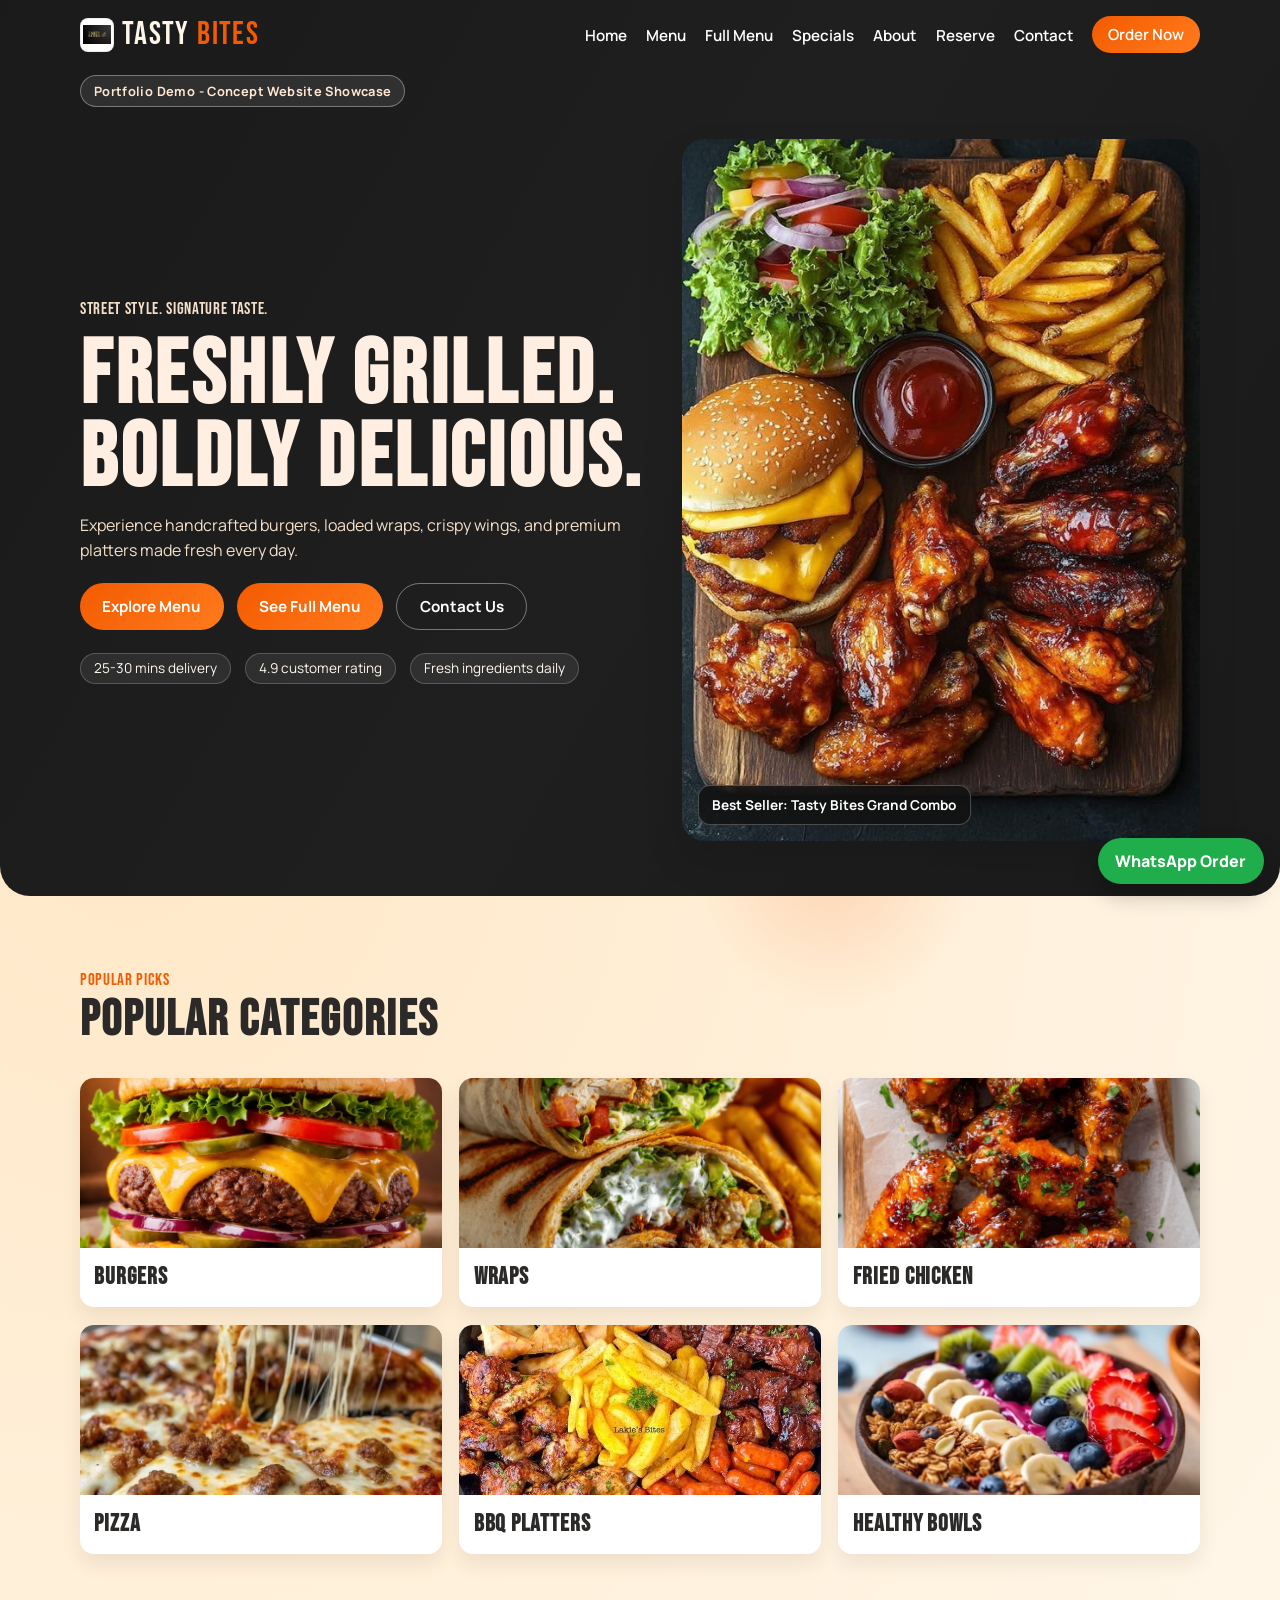
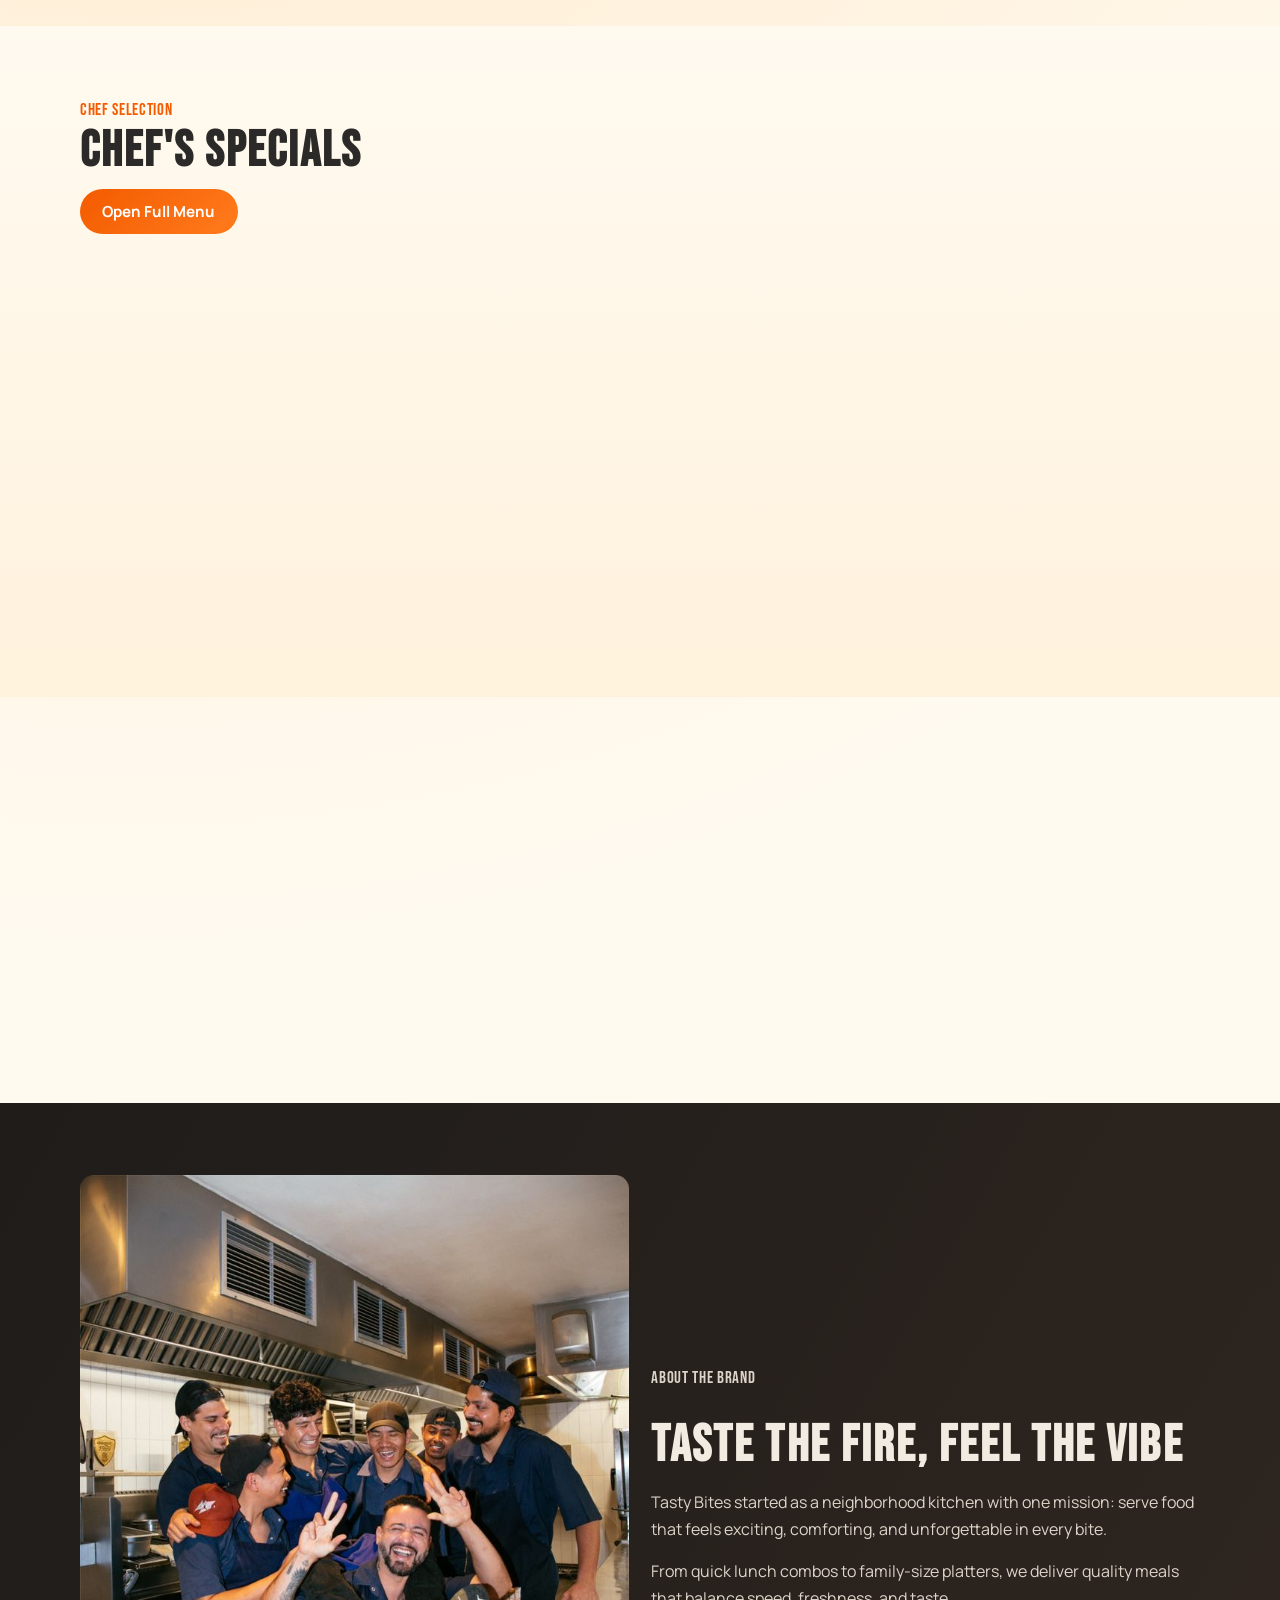
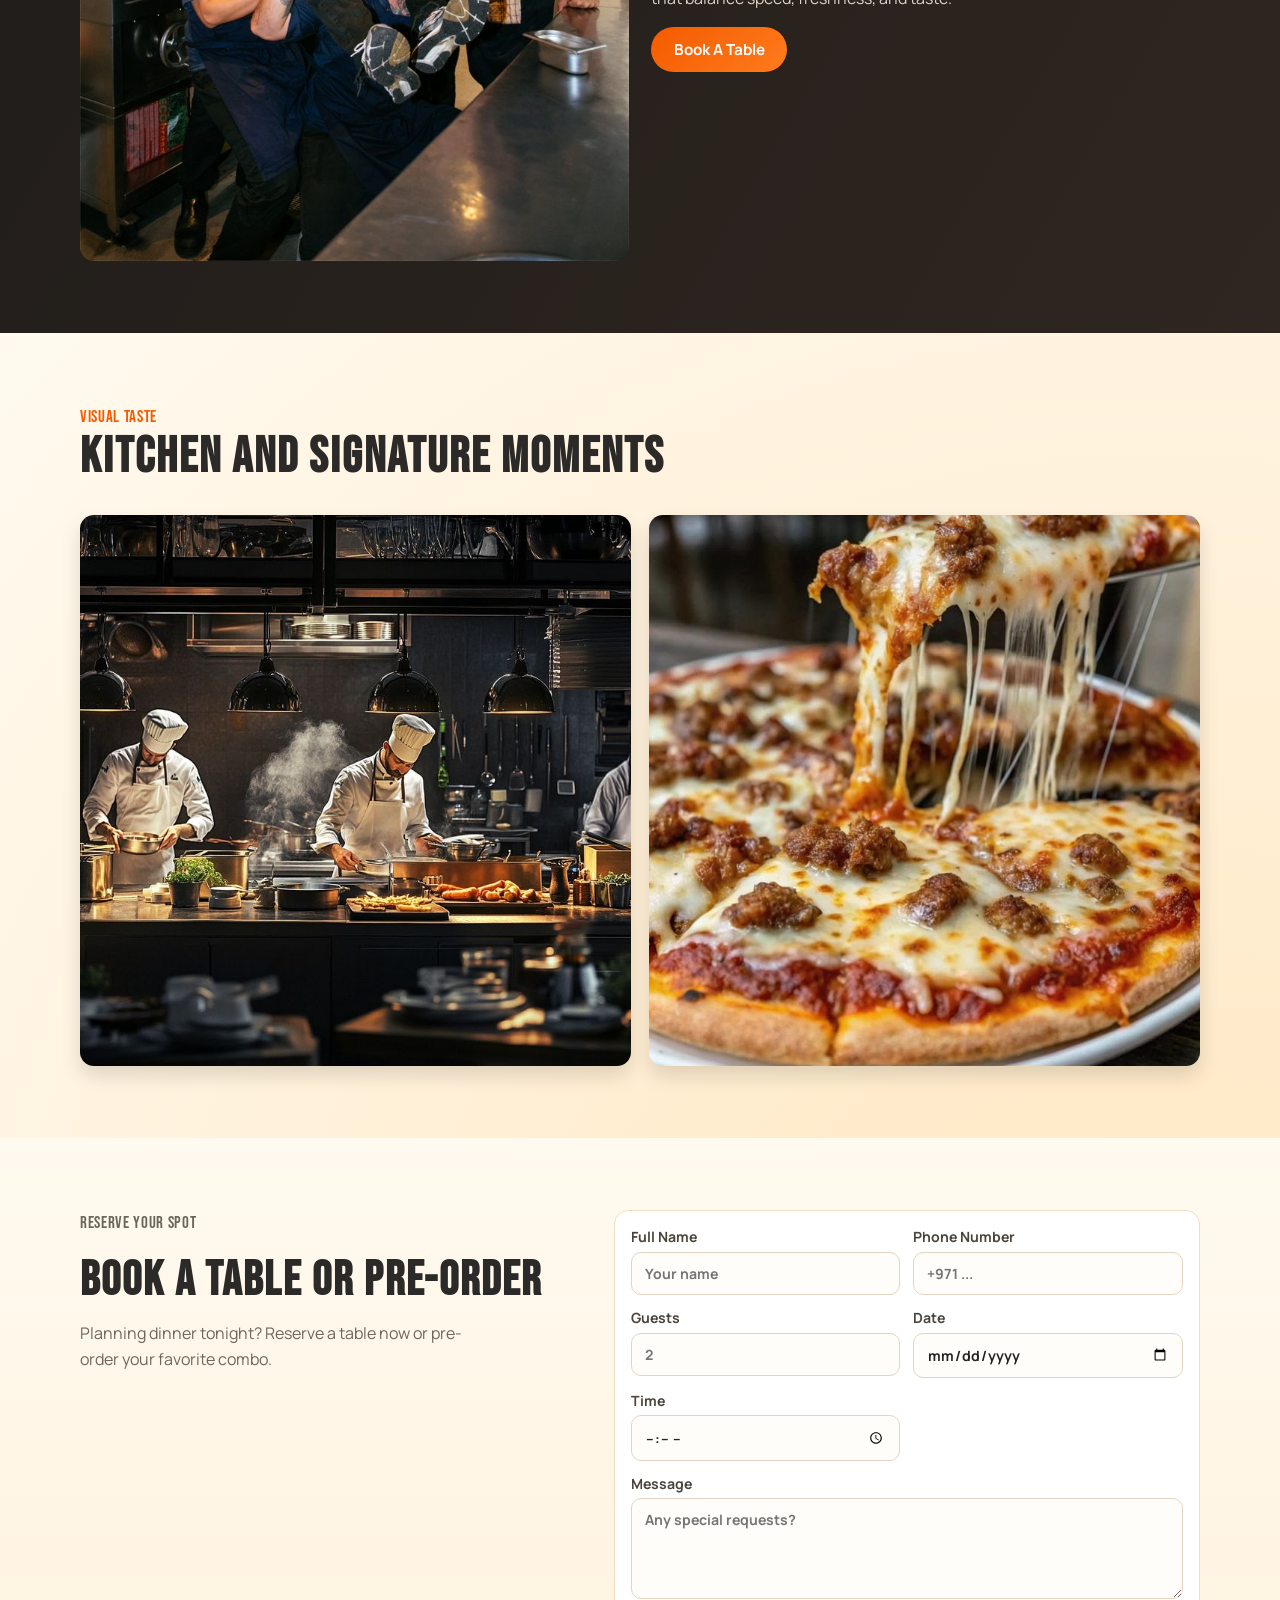
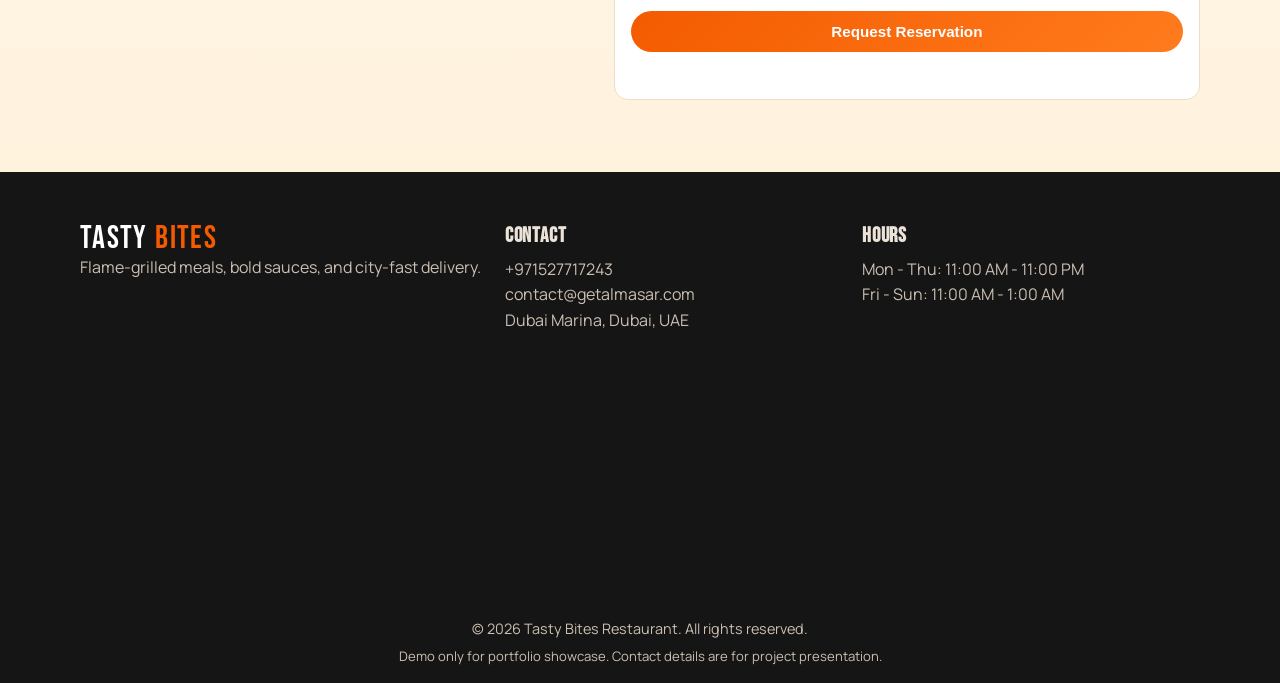
==== commit e1baebb6: "Update WhatsApp contact number across site" ====
--- a/index.html
+++ b/index.html
@@ -1,4 +1,4 @@
-<!DOCTYPE html>
+﻿<!DOCTYPE html>
 <html lang="en">
 <head>
    <meta charset="UTF-8" />
@@ -36,7 +36,7 @@
             <li><a href="#about">About</a></li>
             <li><a href="#reservation">Reserve</a></li>
             <li><a href="#contact">Contact</a></li>
-            <li><a class="btn btn-nav js-whatsapp-order" href="https://wa.me/9710508841955" data-item="I want to order from Tasty Bites">Order Now</a></li>
+            <li><a class="btn btn-nav js-whatsapp-order" href="https://wa.me/971527717243" data-item="I want to order from Tasty Bites">Order Now</a></li>
          </ul>
       </nav>
 
@@ -271,7 +271,7 @@
 
          <div>
             <h3>Contact</h3>
-            <p><a href="tel:+9710508841955">+971 050 884 1955</a></p>
+            <p><a href="tel:+971527717243">+971527717243</a></p>
             <p><a href="mailto:contact@getalmasar.com">contact@getalmasar.com</a></p>
             <p>Dubai Marina, Dubai, UAE</p>
          </div>
@@ -298,7 +298,7 @@
 
    <a
       class="whatsapp-float js-whatsapp-order"
-      href="https://wa.me/9710508841955"
+      href="https://wa.me/971527717243"
       data-item="Hi Tasty Bites, I would like to place an order."
       aria-label="Chat on WhatsApp"
    >
@@ -307,4 +307,4 @@
 
    <script src="script.js"></script>
 </body>
-</html>+</html>
--- a/styles.css
+++ b/styles.css
@@ -728,28 +728,63 @@
 @media (max-width: 760px) {
     .nav {
         position: relative;
+        z-index: 50;
     }
 
     .nav-toggle {
         display: inline-flex;
+        background: rgba(255, 255, 255, 0.06);
+        border-color: rgba(255, 255, 255, 0.5);
     }
 
     .nav-links {
         position: absolute;
         top: calc(100% + 0.5rem);
         right: 0;
-        background: #252525;
-        border: 1px solid rgba(255, 255, 255, 0.16);
+        z-index: 60;
+        background: #1f1f1f;
+        border: 1px solid rgba(255, 255, 255, 0.24);
         border-radius: 12px;
         width: min(280px, 95vw);
         padding: 0.9rem;
         flex-direction: column;
         align-items: stretch;
         display: none;
+        box-shadow: 0 16px 28px rgba(0, 0, 0, 0.35);
+        pointer-events: auto;
     }
 
     .nav-links.open {
         display: flex;
+    }
+
+    .nav-links li {
+        list-style: none;
+    }
+
+    .nav-links a {
+        display: block;
+        width: 100%;
+        color: #fff8ee;
+        padding: 0.62rem 0.72rem;
+        border-radius: 9px;
+    }
+
+    .nav-links a:hover,
+    .nav-links a:focus-visible {
+        color: #fff;
+        background: rgba(244, 91, 0, 0.25);
+    }
+
+    .nav-links .btn-nav {
+        margin-top: 0.3rem;
+        text-align: center;
+        background: linear-gradient(135deg, var(--brand), #ff7b1d);
+        border: none;
+    }
+
+    .header {
+        overflow: visible;
     }
 
     .btn-nav {
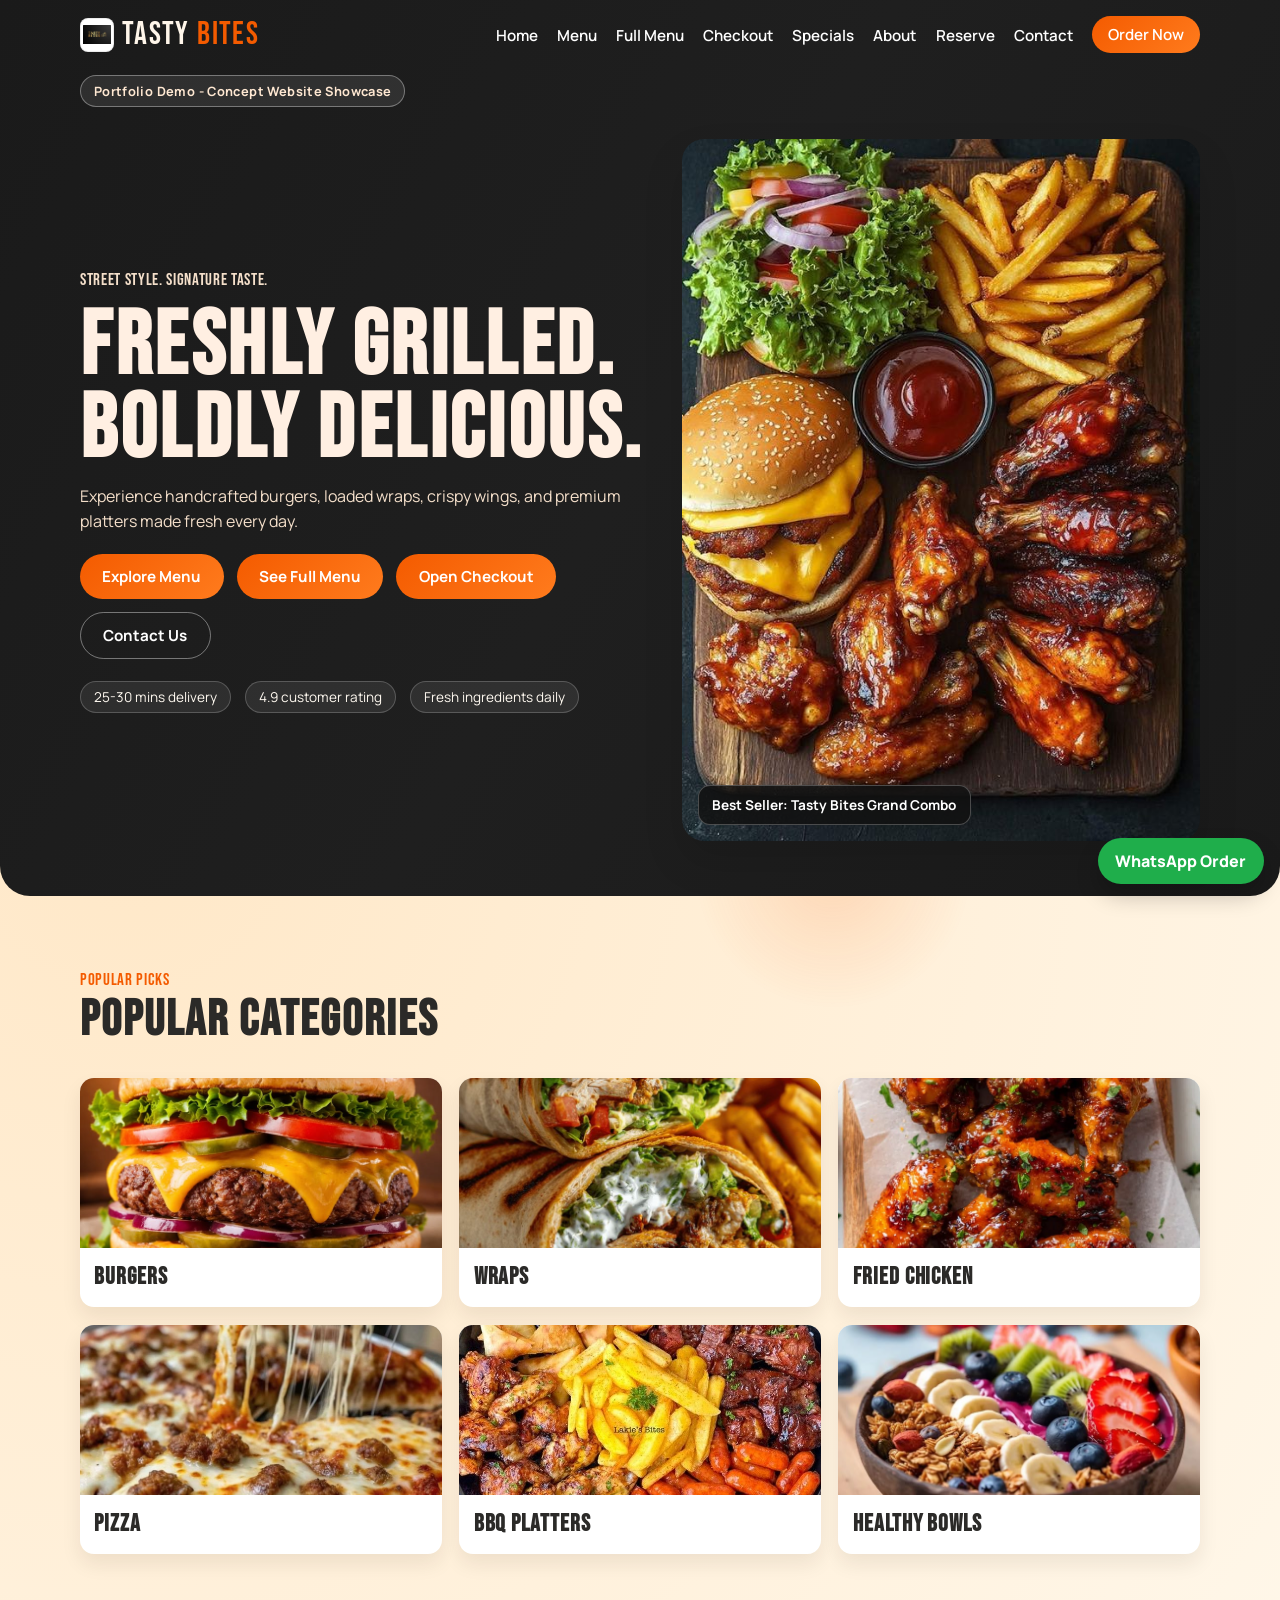
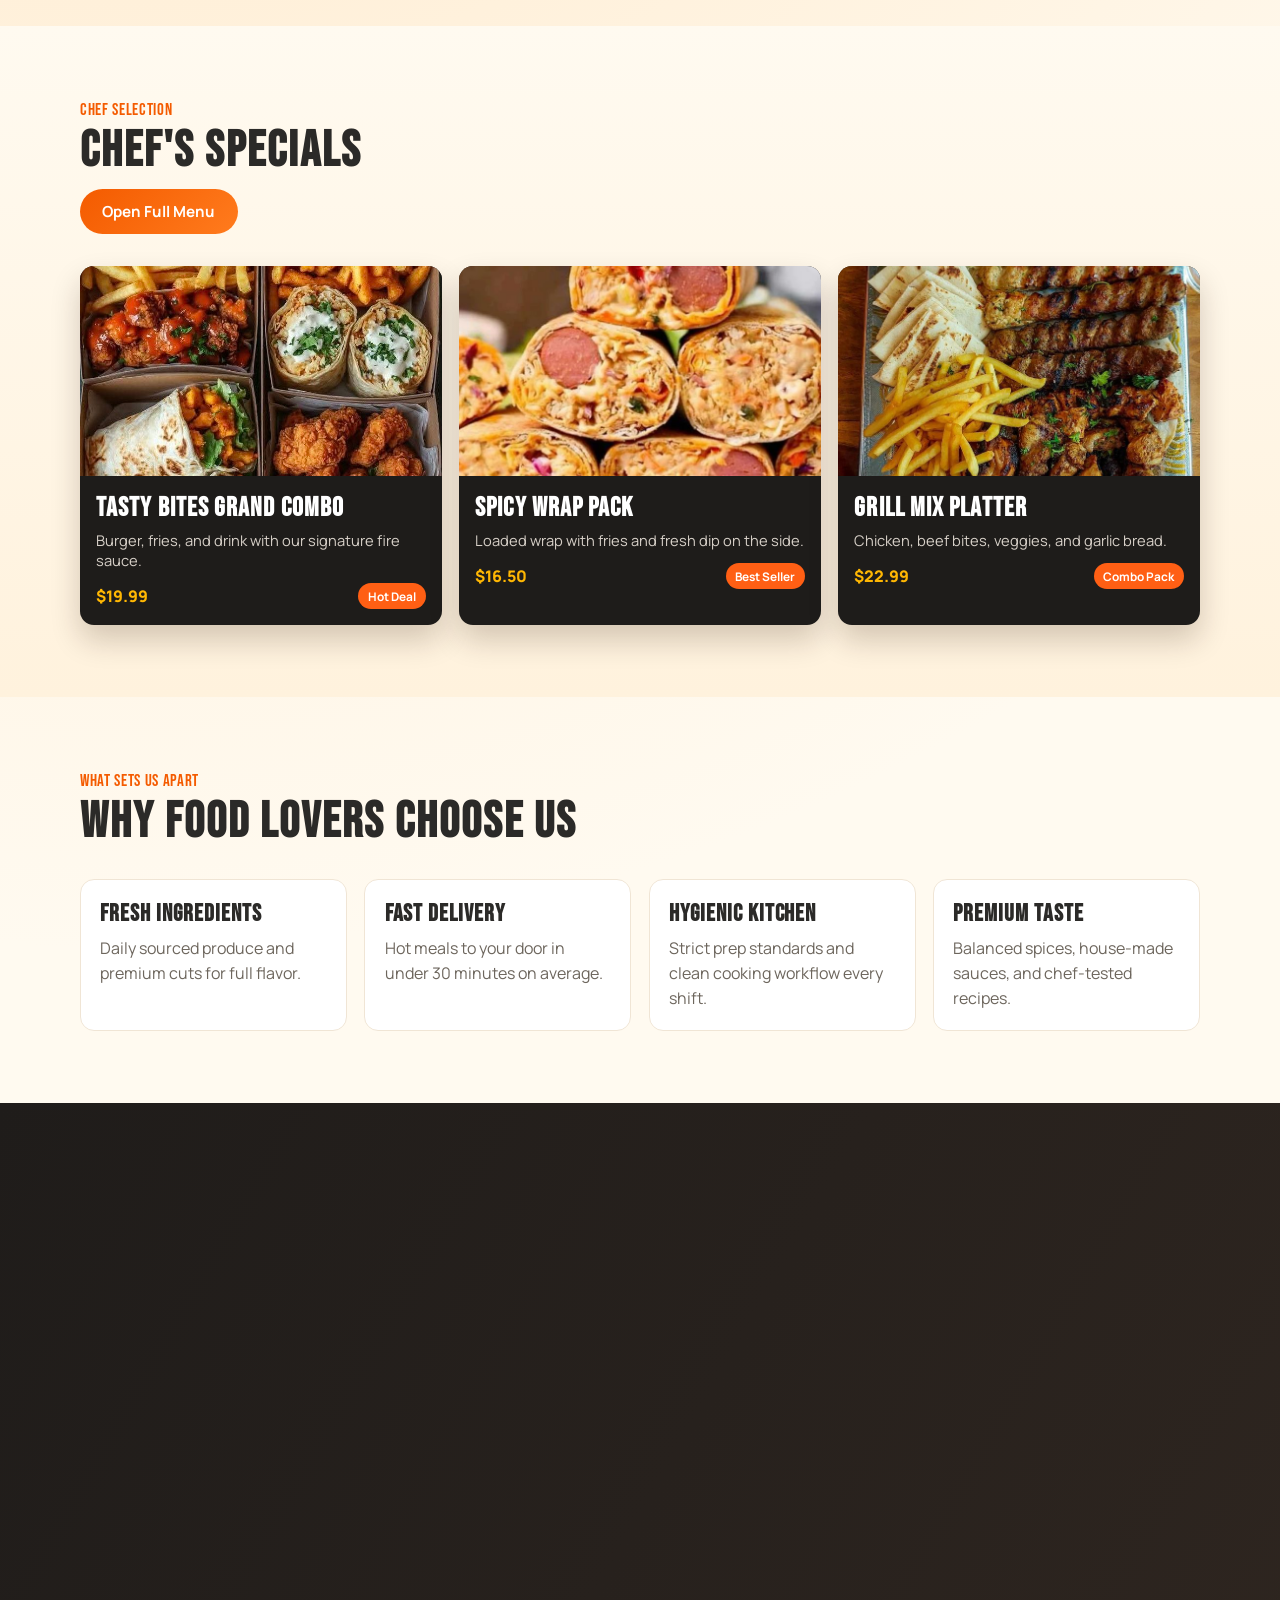
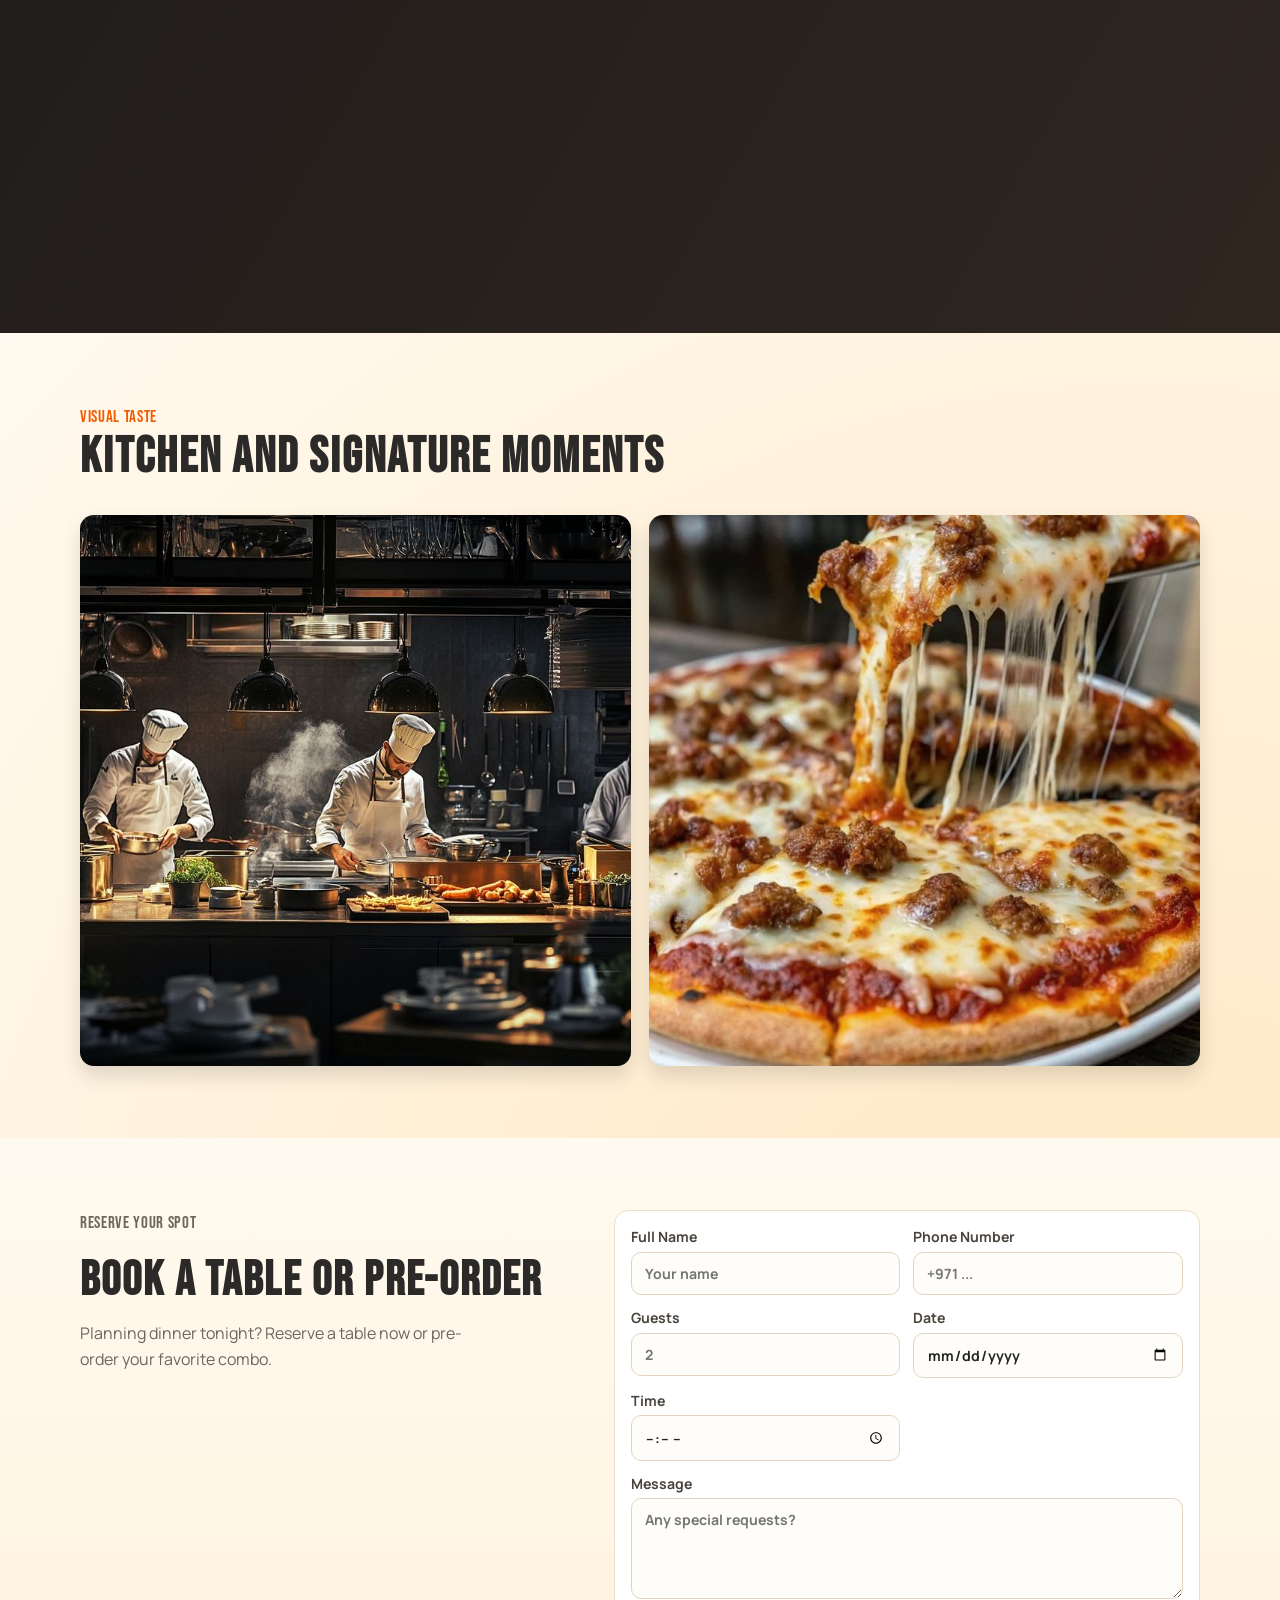
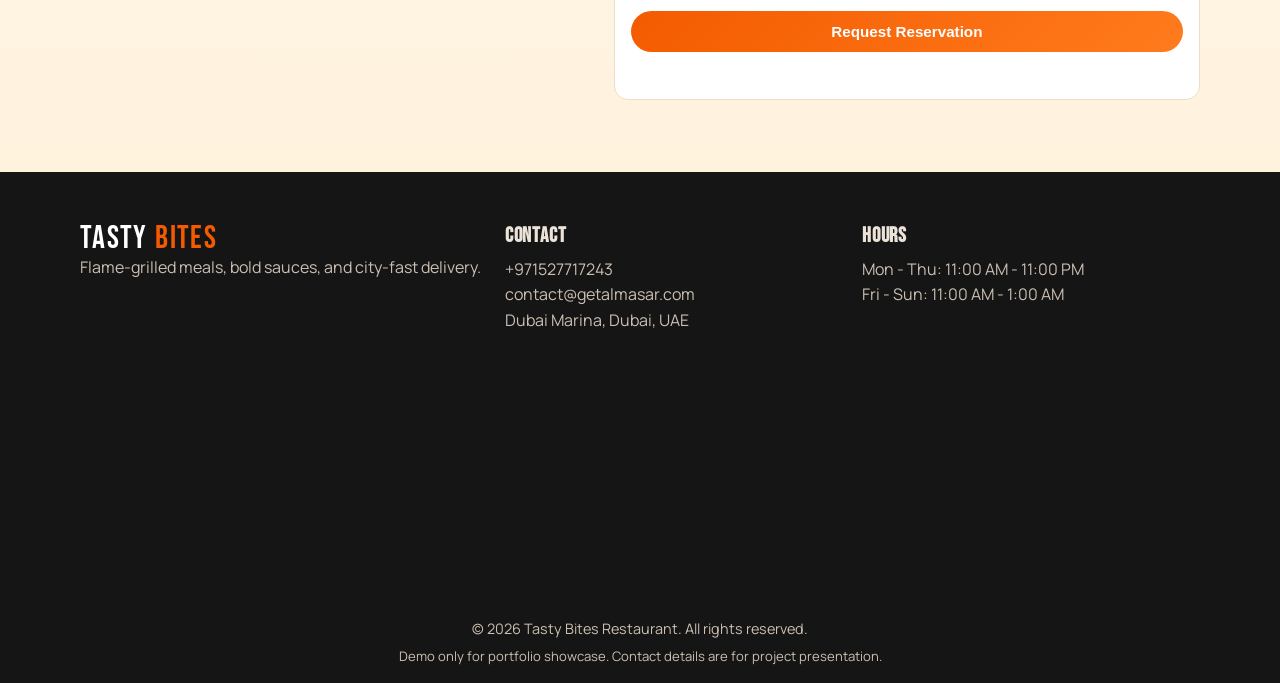
==== commit b2dce674: "Add full checkout page and connect menu order flow" ====
--- a/index.html
+++ b/index.html
@@ -32,6 +32,7 @@
             <li><a href="#home">Home</a></li>
             <li><a href="#categories">Menu</a></li>
             <li><a href="menu.html">Full Menu</a></li>
+            <li><a href="checkout.html">Checkout</a></li>
             <li><a href="#specials">Specials</a></li>
             <li><a href="#about">About</a></li>
             <li><a href="#reservation">Reserve</a></li>
@@ -55,6 +56,7 @@
             <div class="hero-actions">
                <a class="btn" href="#categories">Explore Menu</a>
                <a class="btn" href="menu.html">See Full Menu</a>
+               <a class="btn" href="checkout.html">Open Checkout</a>
                <a class="btn btn-ghost" href="#contact">Contact Us</a>
             </div>
             <ul class="hero-highlights">
--- a/styles.css
+++ b/styles.css
@@ -683,6 +683,315 @@
     background: var(--brand-dark);
 }
 
+.checkout-page {
+    background: #f4efe8;
+}
+
+.checkout-header {
+    background: #171717;
+    border-bottom: 1px solid rgba(255, 255, 255, 0.08);
+    padding: 0.8rem 0 1rem;
+}
+
+.checkout-header-inner {
+    display: flex;
+    justify-content: space-between;
+    align-items: center;
+    gap: 1rem;
+}
+
+.checkout-steps {
+    background: #fff;
+    border: 1px solid #e9dbc6;
+    border-radius: 16px;
+    padding: 0.9rem;
+    display: grid;
+    grid-template-columns: repeat(3, minmax(0, 1fr));
+    gap: 0.8rem;
+    margin-bottom: 1rem;
+}
+
+.step {
+    display: flex;
+    align-items: center;
+    gap: 0.55rem;
+    color: #766b5f;
+}
+
+.step span {
+    width: 30px;
+    height: 30px;
+    border-radius: 50%;
+    display: inline-flex;
+    align-items: center;
+    justify-content: center;
+    border: 1px solid #dbc9b4;
+    font-weight: 800;
+}
+
+.step p {
+    font-size: 0.84rem;
+    color: #6a6056;
+    font-weight: 700;
+}
+
+.step.is-active span {
+    background: #8f2818;
+    border-color: #8f2818;
+    color: #fff;
+}
+
+.step.is-active p {
+    color: #2a241e;
+}
+
+.checkout-layout {
+    display: grid;
+    grid-template-columns: 1.14fr 1fr 0.95fr;
+    gap: 0.9rem;
+}
+
+.checkout-card {
+    background: #fff;
+    border: 1px solid #e8dac6;
+    border-radius: 16px;
+    padding: 0.9rem;
+}
+
+.checkout-card h2 {
+    font-size: 1.45rem;
+    margin-bottom: 0.8rem;
+}
+
+.checkout-categories {
+    display: grid;
+    grid-template-columns: repeat(5, minmax(0, 1fr));
+    gap: 0.45rem;
+    margin-bottom: 0.9rem;
+}
+
+.cat-btn {
+    border: 1px solid #ead8c1;
+    background: #fff;
+    border-radius: 10px;
+    padding: 0.48rem 0.25rem;
+    color: #4f473f;
+    font-weight: 700;
+    cursor: pointer;
+}
+
+.cat-btn.is-active {
+    border-color: #8f2818;
+    color: #8f2818;
+    box-shadow: inset 0 -2px 0 #8f2818;
+}
+
+.checkout-products {
+    display: grid;
+    grid-template-columns: repeat(3, minmax(0, 1fr));
+    gap: 0.65rem;
+}
+
+.product-card {
+    border: 1px solid #efe2d1;
+    border-radius: 12px;
+    overflow: hidden;
+    background: #fff;
+}
+
+.product-card .cover-image {
+    height: 90px;
+}
+
+.product-card h3 {
+    font-size: 0.85rem;
+    padding: 0.5rem 0.5rem 0.15rem;
+    min-height: 2.5em;
+}
+
+.product-row {
+    display: flex;
+    align-items: center;
+    justify-content: space-between;
+    padding: 0.4rem 0.5rem 0.5rem;
+}
+
+.product-row strong {
+    font-size: 0.84rem;
+}
+
+.add-btn {
+    width: 26px;
+    height: 26px;
+    border-radius: 7px;
+    border: none;
+    background: #8f2818;
+    color: #fff;
+    font-weight: 800;
+    cursor: pointer;
+}
+
+.checkout-cart {
+    display: grid;
+    gap: 0.55rem;
+    margin-bottom: 0.8rem;
+}
+
+.cart-item {
+    display: grid;
+    grid-template-columns: 60px 1fr auto;
+    gap: 0.55rem;
+    align-items: center;
+    border: 1px solid #f0e2d0;
+    border-radius: 10px;
+    padding: 0.4rem;
+}
+
+.cart-item .cover-image {
+    height: 58px;
+    border-radius: 8px;
+}
+
+.cart-item-copy h3 {
+    font-size: 0.84rem;
+}
+
+.cart-item-copy p {
+    color: #61594f;
+    font-size: 0.8rem;
+}
+
+.qty-actions {
+    display: inline-flex;
+    align-items: center;
+    gap: 0.4rem;
+}
+
+.qty-btn {
+    width: 23px;
+    height: 23px;
+    border: 1px solid #decab0;
+    background: #fff;
+    border-radius: 6px;
+    cursor: pointer;
+}
+
+.empty-cart {
+    font-size: 0.86rem;
+    color: #7b7064;
+    border: 1px dashed #e4d2bc;
+    border-radius: 10px;
+    padding: 0.7rem;
+}
+
+.checkout-summary-lines,
+.checkout-summary-box {
+    border: 1px solid #efdfc9;
+    border-radius: 11px;
+    padding: 0.65rem;
+    margin-bottom: 0.8rem;
+}
+
+.checkout-summary-lines p,
+.checkout-summary-box p {
+    display: flex;
+    justify-content: space-between;
+    color: #594f45;
+    font-size: 0.88rem;
+    margin-bottom: 0.42rem;
+}
+
+.checkout-summary-lines p:last-child,
+.checkout-summary-box p:last-child {
+    margin-bottom: 0;
+}
+
+.checkout-total {
+    border-top: 1px solid #ead9c3;
+    padding-top: 0.45rem;
+    color: #1e1b18;
+    font-weight: 800;
+}
+
+.delivery-mode {
+    display: grid;
+    grid-template-columns: 1fr 1fr;
+    gap: 0.55rem;
+    margin-bottom: 0.7rem;
+}
+
+.mode-btn {
+    border: 1px solid #e2d0bb;
+    background: #fff;
+    border-radius: 10px;
+    padding: 0.48rem 0.5rem;
+    font-weight: 700;
+    color: #61574d;
+    cursor: pointer;
+}
+
+.mode-btn.is-active {
+    border-color: #8f2818;
+    color: #8f2818;
+    background: #fef7f5;
+}
+
+.checkout-field {
+    display: flex;
+    flex-direction: column;
+    gap: 0.32rem;
+    font-size: 0.84rem;
+    font-weight: 700;
+    color: #51493f;
+    margin-bottom: 0.65rem;
+}
+
+.checkout-field input {
+    border: 1px solid #e2d2bc;
+    border-radius: 9px;
+    padding: 0.58rem 0.65rem;
+    font: inherit;
+}
+
+.payment-group {
+    border: 1px solid #ebdbc6;
+    border-radius: 11px;
+    padding: 0.65rem;
+    margin-bottom: 0.8rem;
+}
+
+.payment-label {
+    font-size: 0.84rem;
+    color: #6a5f54;
+    margin-bottom: 0.45rem;
+    font-weight: 700;
+}
+
+.pay-option {
+    display: flex;
+    align-items: center;
+    gap: 0.45rem;
+    font-size: 0.9rem;
+    color: #38312a;
+    margin-bottom: 0.45rem;
+}
+
+.pay-option:last-child {
+    margin-bottom: 0;
+}
+
+.checkout-submit {
+    width: 100%;
+    border-radius: 10px;
+    margin-bottom: 0.55rem;
+    background: #8f2818;
+}
+
+.checkout-note {
+    color: #6f6458;
+    font-size: 0.8rem;
+}
+
 .reveal-up {
     opacity: 0;
     transform: translateY(18px);
@@ -722,6 +1031,18 @@
 
     .hero-copy h1 {
         font-size: clamp(2.8rem, 8vw, 4.7rem);
+    }
+
+    .checkout-layout {
+        grid-template-columns: 1fr;
+    }
+
+    .checkout-products {
+        grid-template-columns: repeat(2, minmax(0, 1fr));
+    }
+
+    .checkout-steps {
+        grid-template-columns: 1fr;
     }
 }
 
@@ -819,5 +1140,15 @@
     .section {
         padding: 3.6rem 0;
     }
-}
-
+
+    .checkout-categories,
+    .checkout-products {
+        grid-template-columns: 1fr;
+    }
+
+    .checkout-header-inner {
+        flex-direction: column;
+        align-items: flex-start;
+    }
+}
+
